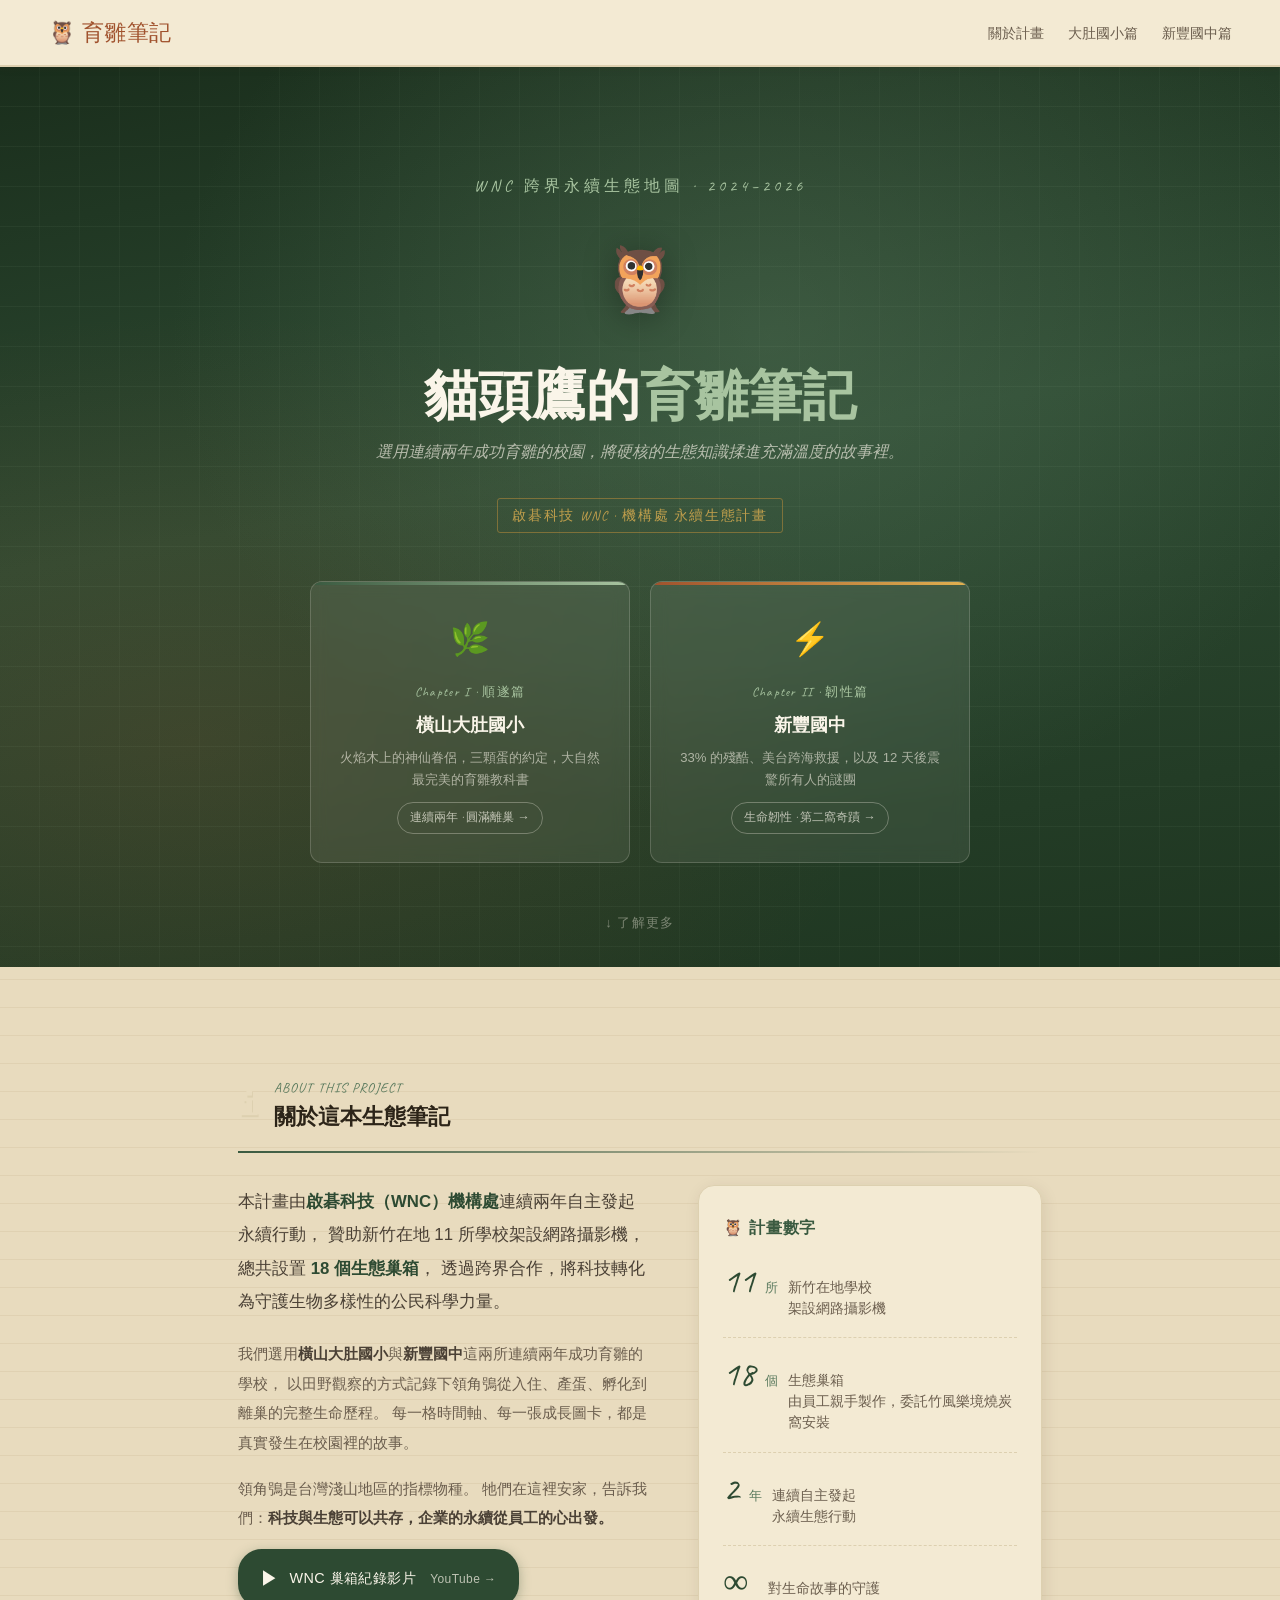
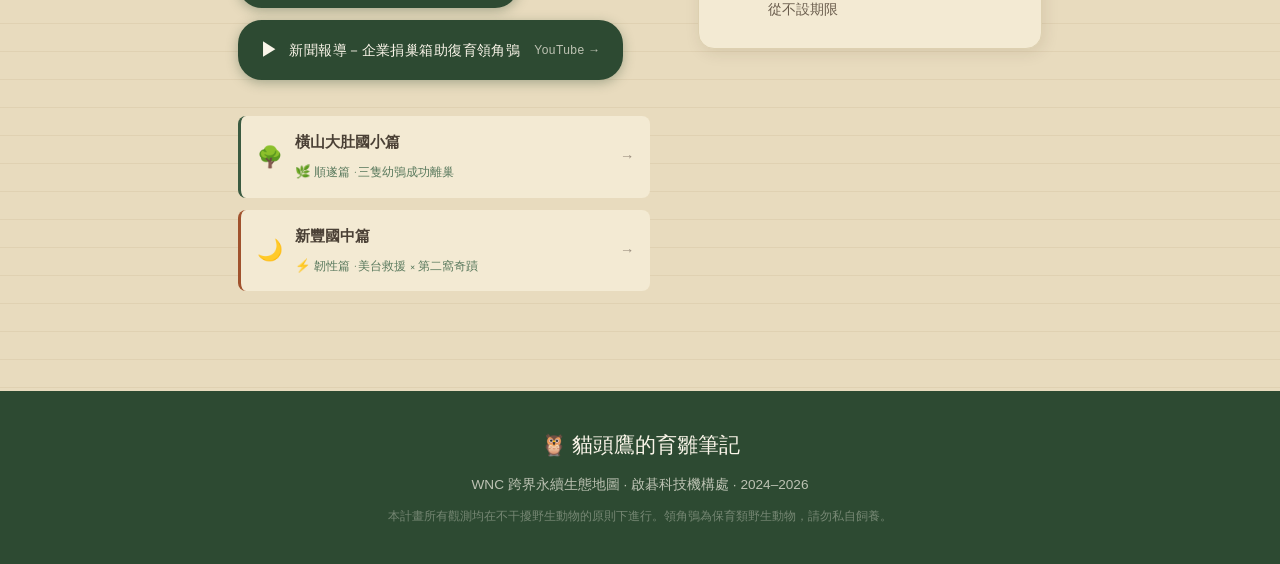
==== index.html @ b60105f8 "Add files via upload" ====
<!DOCTYPE html>
<html lang="zh-TW">
<head>
<meta charset="UTF-8">
<meta name="viewport" content="width=device-width, initial-scale=1.0">
<title>貓頭鷹的育雛筆記：WNC 跨界永續生態地圖</title>
<link rel="stylesheet" href="notebook.css">
<style>
/* ── 首頁專屬樣式 ── */
.home-hero {
  min-height: 100vh;
  background:
    radial-gradient(ellipse at 60% 30%, rgba(90,122,94,0.4) 0%, transparent 55%),
    radial-gradient(ellipse at 15% 75%, rgba(160,82,45,0.18) 0%, transparent 45%),
    linear-gradient(170deg, #1a2e1c 0%, #2d4a32 45%, #1e3520 100%);
  display: flex; flex-direction: column;
  align-items: center; justify-content: center;
  position: relative; overflow: hidden;
  padding: 60px 24px;
}

/* 手帳格線裝飾 */
.home-hero::before {
  content: '';
  position: absolute; inset: 0;
  background-image:
    repeating-linear-gradient(transparent, transparent 39px, rgba(168,196,160,0.06) 39px, rgba(168,196,160,0.06) 40px),
    repeating-linear-gradient(90deg, transparent, transparent 39px, rgba(168,196,160,0.04) 39px, rgba(168,196,160,0.04) 40px);
  pointer-events: none;
}

.home-title-block {
  text-align: center;
  max-width: 720px;
  position: relative; z-index: 2;
}
.home-kana {
  font-family: var(--font-hand);
  font-size: 1rem;
  color: var(--moss-pale);
  letter-spacing: 0.25em;
  margin-bottom: 18px;
  display: block;
}
.home-main-title {
  font-family: var(--font-serif);
  font-size: clamp(2rem, 5vw, 3.4rem);
  font-weight: 700;
  color: var(--paper-light);
  line-height: 1.25;
  margin-bottom: 8px;
}
.home-main-title .em-green { color: var(--moss-pale); }
.home-main-title .em-amber { color: var(--amber-light); }
.home-subtitle {
  font-family: var(--font-serif);
  font-style: italic;
  font-size: 1rem;
  color: rgba(250,245,233,0.65);
  margin-bottom: 32px;
  line-height: 1.7;
}
.home-wnc-badge {
  display: inline-block;
  border: 1.5px solid rgba(196,144,58,0.5);
  border-radius: 3px;
  padding: 4px 14px;
  font-family: var(--font-hand);
  font-size: 0.85rem;
  color: rgba(224,176,80,0.8);
  letter-spacing: 0.12em;
  margin-bottom: 48px;
}

/* 兩隻貓頭鷹裝飾 */
.home-owl-deco {
  font-size: 4rem;
  margin-bottom: 24px;
  display: block;
  filter: drop-shadow(0 4px 16px rgba(0,0,0,0.3));
  animation: owlBreathe 4s ease-in-out infinite;
}
@keyframes owlBreathe {
  0%,100%{ transform: translateY(0); }
  50%    { transform: translateY(-6px); }
}

/* 進入章節按鈕群 */
.home-cards {
  display: grid;
  grid-template-columns: 1fr 1fr;
  gap: 20px;
  max-width: 660px;
  width: 100%;
  position: relative; z-index: 2;
}
.home-card {
  background: rgba(250,245,233,0.08);
  border: 1.5px solid rgba(250,245,233,0.18);
  border-radius: 12px;
  padding: 28px 24px;
  text-decoration: none;
  transition: all 0.3s;
  backdrop-filter: blur(8px);
  -webkit-backdrop-filter: blur(8px);
  position: relative;
  overflow: hidden;
}
.home-card::before {
  content: '';
  position: absolute; top: 0; left: 0; right: 0;
  height: 3px;
  transition: opacity 0.3s;
}
.home-card.green::before { background: linear-gradient(to right, var(--moss-mid), var(--moss-pale)); }
.home-card.amber::before { background: linear-gradient(to right, var(--rust), var(--amber-light)); }
.home-card:hover {
  background: rgba(250,245,233,0.14);
  border-color: rgba(250,245,233,0.32);
  transform: translateY(-4px);
}
.hc-emoji { font-size: 2rem; display: block; margin-bottom: 12px; }
.hc-chapter {
  font-family: var(--font-hand);
  font-size: 0.8rem;
  color: var(--moss-pale);
  letter-spacing: 0.1em;
  margin-bottom: 4px;
}
.hc-school {
  font-family: var(--font-serif);
  font-size: 1.1rem;
  font-weight: 700;
  color: var(--paper-light);
  margin-bottom: 6px;
}
.hc-desc {
  font-size: 0.82rem;
  color: rgba(250,245,233,0.6);
  line-height: 1.65;
}
.hc-tag {
  display: inline-block;
  margin-top: 12px;
  border: 1px solid rgba(250,245,233,0.3);
  border-radius: 20px;
  padding: 3px 12px;
  font-family: var(--font-hand);
  font-size: 0.78rem;
  color: rgba(250,245,233,0.7);
}

/* 底部捲動提示 */
.home-scroll-hint {
  position: absolute;
  bottom: 32px; left: 50%;
  transform: translateX(-50%);
  font-family: var(--font-hand);
  font-size: 0.82rem;
  color: rgba(250,245,233,0.4);
  letter-spacing: 0.1em;
  text-align: center;
  animation: hintBob 2.5s ease-in-out infinite;
}
@keyframes hintBob {
  0%,100%{ transform: translateX(-50%) translateY(0); }
  50%    { transform: translateX(-50%) translateY(5px); }
}

/* ── About Section ── */
.home-about {
  max-width: 900px;
  margin: 0 auto;
  padding: 64px 48px 80px;
}
.about-grid {
  display: grid;
  grid-template-columns: 1.2fr 1fr;
  gap: 48px;
  align-items: start;
  margin-top: 32px;
}
.about-text-block .nb-lead { margin-bottom: 20px; }
.about-stats {
  background: var(--paper-mid);
  border: 1px solid var(--paper-aged);
  border-radius: var(--radius-lg);
  padding: 28px 24px;
  box-shadow: var(--shadow-paper);
}
.about-stats h4 {
  font-family: var(--font-hand);
  font-size: 1rem;
  color: var(--moss-mid);
  margin-bottom: 20px;
  letter-spacing: 0.05em;
}
.stat-row {
  display: flex;
  align-items: baseline;
  gap: 10px;
  margin-bottom: 18px;
  padding-bottom: 18px;
  border-bottom: 1px dashed var(--paper-aged);
}
.stat-row:last-child { margin-bottom: 0; padding-bottom: 0; border-bottom: none; }
.stat-num {
  font-family: var(--font-hand);
  font-size: 2.2rem;
  color: var(--moss-dark);
  line-height: 1;
  flex-shrink: 0;
}
.stat-unit {
  font-family: var(--font-serif);
  font-size: 0.8rem;
  color: var(--moss-light);
}
.stat-label {
  font-size: 0.85rem;
  color: var(--ink-light);
  line-height: 1.55;
}

.school-list {
  margin: 20px 0;
  display: flex;
  flex-direction: column;
  gap: 12px;
}
.school-item {
  display: flex; align-items: center; gap: 12px;
  padding: 12px 16px;
  background: var(--paper-mid);
  border-radius: var(--radius-md);
  border-left: 3px solid var(--moss-mid);
  text-decoration: none;
  transition: all 0.22s;
}
.school-item:hover {
  background: var(--paper-deep);
  transform: translateX(4px);
}
.si-emoji { font-size: 1.3rem; flex-shrink: 0; }
.si-body { flex: 1; }
.si-name {
  font-family: var(--font-serif);
  font-size: 0.95rem;
  font-weight: 600;
  color: var(--ink-mid);
  display: block;
}
.si-tag {
  font-family: var(--font-hand);
  font-size: 0.78rem;
  color: var(--moss-light);
}
.si-arrow { color: var(--ink-faint); font-size: 0.9rem; }

@media (max-width: 768px) {
  .home-cards { grid-template-columns: 1fr; }
  .about-grid { grid-template-columns: 1fr; gap: 28px; }
  .home-about { padding: 48px 20px 60px; }
}
</style>
</head>
<body>

<!-- NAV -->
<nav class="nb-nav">
  <a href="index.html" class="nb-nav-brand">🦉 <span>育雛筆記</span></a>
  <ul class="nb-nav-links">
    <li><a href="#about">關於計畫</a></li>
    <li><a href="dadu.html">大肚國小篇</a></li>
    <li><a href="xinfeng.html">新豐國中篇</a></li>
  </ul>
</nav>

<!-- HERO -->
<section class="home-hero">
  <div class="home-title-block">
    <span class="home-kana">WNC 跨界永續生態地圖 · 2024–2026</span>
    <span class="home-owl-deco">🦉</span>
    <h1 class="home-main-title">
      貓頭鷹的<span class="em-green">育雛筆記</span>
    </h1>
    <p class="home-subtitle">
      選用連續兩年成功育雛的校園，將硬核的生態知識揉進充滿溫度的故事裡。
    </p>
    <div class="home-wnc-badge">啟碁科技 WNC · 機構處 永續生態計畫</div>

    <div class="home-cards">
      <a href="dadu.html" class="home-card green">
        <span class="hc-emoji">🌿</span>
        <div class="hc-chapter">Chapter I · 順遂篇</div>
        <div class="hc-school">橫山大肚國小</div>
        <div class="hc-desc">火焰木上的神仙眷侶，三顆蛋的約定，大自然最完美的育雛教科書</div>
        <span class="hc-tag">連續兩年 · 圓滿離巢 →</span>
      </a>
      <a href="xinfeng.html" class="home-card amber">
        <span class="hc-emoji">⚡</span>
        <div class="hc-chapter">Chapter II · 韌性篇</div>
        <div class="hc-school">新豐國中</div>
        <div class="hc-desc">33% 的殘酷、美台跨海救援，以及 12 天後震驚所有人的謎團</div>
        <span class="hc-tag">生命韌性 · 第二窩奇蹟 →</span>
      </a>
    </div>
  </div>

  <div class="home-scroll-hint">↓ 了解更多</div>
</section>

<!-- ABOUT -->
<section class="home-about" id="about">
  <div class="nb-chapter">
    <div class="nb-chapter-num">ℹ</div>
    <div class="nb-chapter-body">
      <div class="nb-chapter-label">ABOUT THIS PROJECT</div>
      <div class="nb-chapter-title">關於這本生態筆記</div>
    </div>
  </div>
  <div class="nb-chapter-line"></div>

  <div class="about-grid">
    <div class="about-text-block">
      <p class="nb-lead">
        本計畫由<strong>啟碁科技（WNC）機構處</strong>連續兩年自主發起永續行動，
        贊助新竹在地 11 所學校架設網路攝影機，總共設置 <strong>18 個生態巢箱</strong>，
        透過跨界合作，將科技轉化為守護生物多樣性的公民科學力量。
      </p>
      <p class="nb-body">
        我們選用<strong>橫山大肚國小</strong>與<strong>新豐國中</strong>這兩所連續兩年成功育雛的學校，
        以田野觀察的方式記錄下領角鴞從入住、產蛋、孵化到離巢的完整生命歷程。
        每一格時間軸、每一張成長圖卡，都是真實發生在校園裡的故事。
      </p>
      <p class="nb-body">
        領角鴞是台灣淺山地區的指標物種。
        牠們在這裡安家，告訴我們：<strong>科技與生態可以共存，企業的永續從員工的心出發。</strong>
      </p>

      <!-- 影片區塊 -->
  <div class="reveal" style="margin: 8px 0 36px; display: flex; flex-direction: column; align-items: flex-start; gap: 12px;">
    <a href="https://www.youtube.com/watch?v=sUJP331eChg" target="_blank" rel="noopener" class="nb-video-btn">
      <span class="vb-icon">▶</span>
      WNC 巢箱紀錄影片
      <span class="vb-sub">YouTube →</span>
    </a>
    <a href="https://youtu.be/trzWwspWIsg?si=S2WWwS-HpjGJwCNB" target="_blank" rel="noopener" class="nb-video-btn">
      <span class="vb-icon">▶</span>
      新聞報導－企業捐巢箱助復育領角鴞
      <span class="vb-sub">YouTube →</span>
    </a>
  </div>

  <div class="school-list">
        <a href="dadu.html" class="school-item">
          <span class="si-emoji">🌳</span>
          <div class="si-body">
            <span class="si-name">橫山大肚國小篇</span>
            <span class="si-tag">🌿 順遂篇 · 三隻幼鴞成功離巢</span>
          </div>
          <span class="si-arrow">→</span>
        </a>
        <a href="xinfeng.html" class="school-item" style="border-left-color: var(--rust);">
          <span class="si-emoji">🌙</span>
          <div class="si-body">
            <span class="si-name">新豐國中篇</span>
            <span class="si-tag">⚡ 韌性篇 · 美台救援 × 第二窩奇蹟</span>
          </div>
          <span class="si-arrow">→</span>
        </a>
      </div>
    </div>

    <div class="about-stats">
      <h4>🦉 計畫數字</h4>
      <div class="stat-row">
        <span class="stat-num">11</span>
        <span class="stat-unit">所</span>
        <span class="stat-label">新竹在地學校<br>架設網路攝影機</span>
      </div>
      <div class="stat-row">
        <span class="stat-num">18</span>
        <span class="stat-unit">個</span>
        <span class="stat-label">生態巢箱<br>由員工親手製作，委託竹風樂境燒炭窩安裝</span>
      </div>
      <div class="stat-row">
        <span class="stat-num">2</span>
        <span class="stat-unit">年</span>
        <span class="stat-label">連續自主發起<br>永續生態行動</span>
      </div>
      <div class="stat-row">
        <span class="stat-num">∞</span>
        <span class="stat-unit"></span>
        <span class="stat-label">對生命故事的守護<br>從不設期限</span>
      </div>
    </div>
  </div>
</section>

<!-- FOOTER -->
<footer class="nb-footer">
  <div class="nb-footer-logo">🦉 貓頭鷹的育雛筆記</div>
  <p>WNC 跨界永續生態地圖 · 啟碁科技機構處 · 2024–2026</p>
  <p style="margin-top:8px; font-size:0.78rem; opacity:0.5;">
    本計畫所有觀測均在不干擾野生動物的原則下進行。領角鴞為保育類野生動物，請勿私自飼養。
  </p>
</footer>

<script>
// Scroll reveal
const revealEls = document.querySelectorAll('.reveal');
const io = new IntersectionObserver(entries => {
  entries.forEach(e => { if(e.isIntersecting) { e.target.classList.add('visible'); io.unobserve(e.target); } });
}, { threshold: 0.12 });
revealEls.forEach(el => io.observe(el));
</script>
</body>
</html>
---- notebook.css ----
/* ═══════════════════════════════════════════════
   貓頭鷹的育雛筆記 · 自然手帳風格 · notebook.css
════════════════════════════════════════════════ */

@import url('https://fonts.googleapis.com/css2?family=Caveat:wght@400;600&display=swap');

/* ── 設計語言：手帳 × 自然觀察日誌
   米白底紙、墨水線條、手寫字、印章、植物壓印
   主色：暖米白 #F5EED8、墨綠 #3A5A40、褪色磚紅 #A0522D、炭灰 #4A4035
═══════════════════════════════════════════════════ */

:root {
  /* 紙張色 */
  --paper-light:  #FAF5E9;
  --paper-mid:    #F3EAD3;
  --paper-deep:   #E8DBBE;
  --paper-aged:   #DDD0B0;

  /* 墨水色 */
  --ink-dark:     #2C2418;
  --ink-mid:      #4A4035;
  --ink-light:    #6B5E4E;
  --ink-faint:    #9A8E7E;

  /* 強調色 */
  --moss-dark:    #2D4A32;
  --moss-mid:     #3A5A40;
  --moss-light:   #5A7A5E;
  --moss-pale:    #A8C4A0;
  --rust:         #A0522D;
  --rust-light:   #C4703F;
  --amber:        #C4903A;
  --amber-light:  #E0B050;
  --sky-faded:    #6A90A8;
  --sky-light:    #9AB8CC;

  /* 字型 */
  --font-serif:  'Microsoft JhengHei', '微軟正黑體', 'PingFang TC', sans-serif;
  --font-sans:   'Microsoft JhengHei', '微軟正黑體', 'PingFang TC', sans-serif;
  --font-hand:   'Caveat', 'Microsoft JhengHei', cursive;   /* 手寫感標題/標注 */

  /* 間距 */
  --radius-sm:   4px;
  --radius-md:   8px;
  --radius-lg:   16px;
  --radius-stamp: 50%;

  /* 陰影 */
  --shadow-paper: 2px 4px 16px rgba(60,40,10,0.10);
  --shadow-card:  3px 6px 24px rgba(60,40,10,0.13);
}

/* ── Reset ── */
*, *::before, *::after { box-sizing: border-box; margin: 0; padding: 0; }
html { font-size: 16px; scroll-behavior: smooth; }

body {
  background-color: var(--paper-deep);
  background-image:
    repeating-linear-gradient(
      transparent,
      transparent 27px,
      rgba(150,120,70,0.10) 27px,
      rgba(150,120,70,0.10) 28px
    );
  color: var(--ink-mid);
  font-family: var(--font-sans);
  font-size: 16px;
  line-height: 1.85;
}

::selection { background: var(--amber-light); color: var(--ink-dark); }

/* ════════════════════════════════════════════
   NAV BAR
════════════════════════════════════════════ */
.nb-nav {
  position: sticky; top: 0; z-index: 100;
  background: var(--paper-mid);
  border-bottom: 2px solid var(--paper-aged);
  padding: 12px 48px;
  display: flex; align-items: center; justify-content: space-between;
  box-shadow: 0 2px 8px rgba(60,40,10,0.08);
}
.nb-nav-brand {
  font-family: var(--font-hand);
  font-size: 1.4rem;
  color: var(--moss-dark);
  text-decoration: none;
  letter-spacing: 0.02em;
}
.nb-nav-brand span { color: var(--rust); }
.nb-nav-links { display: flex; gap: 24px; list-style: none; }
.nb-nav-links a {
  font-family: var(--font-serif);
  font-size: 0.85rem;
  color: var(--ink-light);
  text-decoration: none;
  padding: 4px 0;
  border-bottom: 2px solid transparent;
  transition: all 0.2s;
}
.nb-nav-links a:hover,
.nb-nav-links a.active {
  color: var(--moss-dark);
  border-bottom-color: var(--moss-mid);
}

/* ════════════════════════════════════════════
   PAGE WRAPPER — 仿手帳書頁
════════════════════════════════════════════ */
.nb-page {
  max-width: 900px;
  margin: 40px auto 80px;
  background: var(--paper-light);
  border-radius: var(--radius-md);
  box-shadow: var(--shadow-paper);
  overflow: hidden;
  position: relative;
}

/* 左側裝訂線 */
.nb-page::before {
  content: '';
  position: absolute; top: 0; left: 56px; bottom: 0;
  width: 2px;
  background: rgba(180,100,60,0.15);
  z-index: 0;
}

.nb-page-inner {
  padding: 56px 64px 64px 88px;
  position: relative; z-index: 1;
}

/* ════════════════════════════════════════════
   HERO BANNER
════════════════════════════════════════════ */
.nb-hero {
  position: relative;
  background: var(--moss-dark);
  min-height: 320px;
  display: flex; align-items: flex-end;
  overflow: hidden;
}
.nb-hero-art {
  position: absolute; inset: 0;
  background:
    radial-gradient(ellipse at 70% 40%, rgba(90,122,94,0.5) 0%, transparent 60%),
    radial-gradient(ellipse at 20% 80%, rgba(160,82,45,0.2) 0%, transparent 50%),
    linear-gradient(160deg, #1e3220 0%, #2d4a32 50%, #1a2e1c 100%);
}
/* 葉脈裝飾紋路 */
.nb-hero-art::after {
  content: '';
  position: absolute; inset: 0;
  background-image:
    radial-gradient(circle at 80% 20%, rgba(168,196,160,0.08) 0%, transparent 40%),
    radial-gradient(circle at 10% 90%, rgba(168,196,160,0.06) 0%, transparent 35%);
}
.nb-hero-content {
  position: relative; z-index: 2;
  padding: 40px 56px;
  width: 100%;
}
.nb-hero-eyebrow {
  font-family: var(--font-hand);
  font-size: 1rem;
  color: var(--moss-pale);
  margin-bottom: 10px;
  letter-spacing: 0.05em;
}
.nb-hero-title {
  font-family: var(--font-serif);
  font-size: clamp(1.8rem, 4vw, 2.8rem);
  font-weight: 700;
  color: var(--paper-light);
  line-height: 1.25;
  margin-bottom: 14px;
}
.nb-hero-title em {
  color: var(--amber-light);
  font-style: normal;
}
.nb-hero-sub {
  font-family: var(--font-serif);
  font-style: italic;
  font-size: 1rem;
  color: rgba(250,245,233,0.75);
  line-height: 1.7;
}
.nb-hero-stamp {
  position: absolute;
  top: 28px; right: 40px;
  width: 80px; height: 80px;
  border: 3px solid rgba(196,144,58,0.55);
  border-radius: var(--radius-stamp);
  display: flex; flex-direction: column;
  align-items: center; justify-content: center;
  color: rgba(196,144,58,0.75);
  font-family: var(--font-hand);
  font-size: 0.72rem;
  text-align: center;
  line-height: 1.4;
  letter-spacing: 0.05em;
  transform: rotate(12deg);
}
.nb-hero-stamp .stamp-owl { font-size: 1.6rem; display: block; margin-bottom: 2px; }

/* ════════════════════════════════════════════
   CHAPTER HEADING
════════════════════════════════════════════ */
.nb-chapter {
  display: flex; align-items: center; gap: 14px;
  margin: 44px 0 20px;
}
.nb-chapter-num {
  font-family: var(--font-hand);
  font-size: 2.8rem;
  color: var(--paper-deep);
  line-height: 1;
  flex-shrink: 0;
  text-shadow: 1px 2px 0 var(--paper-aged);
}
.nb-chapter-body { flex: 1; }
.nb-chapter-label {
  font-family: var(--font-hand);
  font-size: 0.85rem;
  color: var(--moss-light);
  letter-spacing: 0.08em;
  margin-bottom: 2px;
}
.nb-chapter-title {
  font-family: var(--font-serif);
  font-size: 1.35rem;
  font-weight: 700;
  color: var(--ink-dark);
  line-height: 1.3;
}
.nb-chapter-line {
  width: 100%; height: 2px;
  background: linear-gradient(to right, var(--moss-mid), transparent);
  margin-top: 14px;
}

/* ════════════════════════════════════════════
   BODY TEXT
════════════════════════════════════════════ */
.nb-lead {
  font-family: var(--font-serif);
  font-size: 1.05rem;
  color: var(--ink-mid);
  line-height: 2;
  margin-bottom: 24px;
}
.nb-lead strong { color: var(--moss-dark); }
.nb-body {
  font-size: 0.95rem;
  color: var(--ink-light);
  line-height: 1.95;
  margin-bottom: 16px;
}
.nb-body strong { color: var(--ink-mid); }

/* ════════════════════════════════════════════
   BLOCKQUOTE — 手帳引言框
════════════════════════════════════════════ */
.nb-quote {
  margin: 28px 0;
  padding: 20px 24px 20px 32px;
  background: var(--paper-mid);
  border-left: 4px solid var(--amber);
  border-radius: 0 var(--radius-md) var(--radius-md) 0;
  font-family: var(--font-serif);
  font-style: italic;
  font-size: 1rem;
  color: var(--ink-mid);
  line-height: 1.9;
  position: relative;
}
.nb-quote::before {
  content: '「';
  position: absolute; top: 12px; left: 10px;
  font-family: var(--font-hand);
  font-size: 2rem;
  color: var(--amber);
  line-height: 1;
}

/* ════════════════════════════════════════════
   TIMELINE — 捲動動畫時間軸
════════════════════════════════════════════ */
.nb-timeline {
  position: relative;
  margin: 32px 0;
  padding-left: 32px;
}
.nb-timeline::before {
  content: '';
  position: absolute; left: 10px; top: 6px; bottom: 6px;
  width: 2px;
  background: linear-gradient(to bottom, var(--moss-mid), var(--paper-aged));
}

.nb-tl-item {
  position: relative;
  margin-bottom: 24px;
  opacity: 0;
  transform: translateX(-16px);
  transition: opacity 0.55s ease, transform 0.55s ease;
}
.nb-tl-item.visible {
  opacity: 1;
  transform: translateX(0);
}

.nb-tl-dot {
  position: absolute;
  left: -26px; top: 5px;
  width: 12px; height: 12px;
  border-radius: 50%;
  background: var(--moss-mid);
  border: 2px solid var(--paper-light);
  box-shadow: 0 0 0 3px rgba(58,90,64,0.20);
}
.nb-tl-dot.amber { background: var(--amber); box-shadow: 0 0 0 3px rgba(196,144,58,0.20); }
.nb-tl-dot.rust  { background: var(--rust);  box-shadow: 0 0 0 3px rgba(160,82,45,0.20); }
.nb-tl-dot.pulse {
  animation: tlPulse 2.2s ease-in-out infinite;
}
@keyframes tlPulse {
  0%,100%{ box-shadow: 0 0 0 3px rgba(58,90,64,0.20); }
  50%    { box-shadow: 0 0 0 7px rgba(58,90,64,0.08); }
}

.nb-tl-date {
  font-family: var(--font-hand);
  font-size: 0.9rem;
  color: var(--moss-light);
  display: block;
  margin-bottom: 3px;
}
.nb-tl-text {
  font-size: 0.93rem;
  color: var(--ink-light);
  line-height: 1.8;
}
.nb-tl-text strong { color: var(--ink-mid); }

/* ════════════════════════════════════════════
   GROWTH STAGE CARDS — 成長階段圖卡
════════════════════════════════════════════ */
.nb-growth-cards {
  display: grid;
  grid-template-columns: repeat(3, 1fr);
  gap: 16px;
  margin: 28px 0;
}
.nb-growth-card {
  background: var(--paper-mid);
  border: 1px solid var(--paper-aged);
  border-radius: var(--radius-md);
  padding: 20px 16px;
  text-align: center;
  box-shadow: var(--shadow-paper);
  transition: transform 0.25s, box-shadow 0.25s;
  cursor: default;
  position: relative;
  overflow: hidden;
}
.nb-growth-card::before {
  content: '';
  position: absolute; top: 0; left: 0; right: 0;
  height: 3px;
  background: var(--moss-mid);
}
.nb-growth-card:hover {
  transform: translateY(-4px);
  box-shadow: var(--shadow-card);
}
.nb-gc-emoji { font-size: 2.4rem; margin-bottom: 10px; display: block; }
.nb-gc-phase {
  font-family: var(--font-hand);
  font-size: 0.8rem;
  color: var(--moss-light);
  letter-spacing: 0.06em;
  margin-bottom: 4px;
}
.nb-gc-date {
  font-family: var(--font-hand);
  font-size: 0.78rem;
  color: var(--amber);
  margin-bottom: 8px;
}
.nb-gc-title {
  font-family: var(--font-serif);
  font-size: 0.95rem;
  font-weight: 600;
  color: var(--ink-mid);
  margin-bottom: 6px;
}
.nb-gc-desc {
  font-size: 0.82rem;
  color: var(--ink-faint);
  line-height: 1.7;
}

/* ════════════════════════════════════════════
   KNOWLEDGE CARD — 彈出知識小卡
════════════════════════════════════════════ */
.nb-knowledge-trigger {
  display: inline-flex; align-items: center; gap: 6px;
  background: var(--paper-mid);
  border: 1.5px solid var(--moss-mid);
  border-radius: 20px;
  padding: 6px 14px;
  font-family: var(--font-serif);
  font-size: 0.85rem;
  color: var(--moss-dark);
  cursor: pointer;
  transition: all 0.2s;
  margin: 8px 0;
  user-select: none;
}
.nb-knowledge-trigger:hover {
  background: var(--moss-mid);
  color: var(--paper-light);
}
.nb-knowledge-trigger .kt-icon { font-size: 1rem; }
.nb-knowledge-trigger .kt-arrow {
  font-size: 0.7rem;
  transition: transform 0.25s;
}
.nb-knowledge-trigger.open .kt-arrow { transform: rotate(180deg); }

.nb-knowledge-panel {
  max-height: 0;
  overflow: hidden;
  transition: max-height 0.4s cubic-bezier(0.4,0,0.2,1);
  border-radius: 0 0 var(--radius-md) var(--radius-md);
}
.nb-knowledge-panel.open { max-height: 500px; }

.nb-knowledge-inner {
  background: linear-gradient(135deg, #F0EAD2, #E8DDBB);
  border: 1.5px solid var(--paper-aged);
  border-top: none;
  border-radius: 0 0 var(--radius-md) var(--radius-md);
  padding: 20px 22px;
  position: relative;
}
.nb-knowledge-inner::before {
  content: attr(data-icon);
  position: absolute; top: -14px; right: 18px;
  font-size: 1.6rem;
  background: var(--paper-light);
  border-radius: 50%;
  width: 30px; height: 30px;
  display: flex; align-items: center; justify-content: center;
}
.nb-ki-title {
  font-family: var(--font-hand);
  font-size: 1.05rem;
  color: var(--moss-dark);
  margin-bottom: 10px;
}
.nb-ki-body {
  font-size: 0.88rem;
  color: var(--ink-light);
  line-height: 1.9;
}
.nb-ki-body strong { color: var(--ink-mid); }
.nb-ki-body em { color: var(--rust); font-style: normal; }

/* ════════════════════════════════════════════
   CRISIS TIMELINE — 新豐國中事件軸
════════════════════════════════════════════ */
.nb-crisis-timeline {
  margin: 24px 0;
  display: flex;
  flex-direction: column;
  gap: 12px;
}
.nb-ci {
  display: flex;
  gap: 14px;
  padding: 14px 18px;
  border-radius: var(--radius-md);
  border-left: 4px solid var(--paper-aged);
  background: var(--paper-mid);
  align-items: flex-start;
  opacity: 0;
  transform: translateY(14px);
  transition: opacity 0.45s ease, transform 0.45s ease, border-color 0.3s;
}
.nb-ci.visible { opacity: 1; transform: translateY(0); }
.nb-ci:hover { border-left-color: var(--moss-mid); }
.nb-ci.danger  { border-left-color: var(--rust); background: #FAF0EA; }
.nb-ci.action  { border-left-color: var(--amber); background: #FAF5E5; }
.nb-ci.hope    { border-left-color: var(--moss-mid); background: #EEF4EE; }
.nb-ci.mystery { border-left-color: var(--sky-faded); background: #EEF2F6;
                 animation: mysteryPulse 3s ease-in-out infinite; }
@keyframes mysteryPulse {
  0%,100%{ border-left-color: var(--sky-faded); }
  50%    { border-left-color: var(--moss-mid); }
}
.nb-ci-date {
  font-family: var(--font-hand);
  font-size: 0.85rem;
  color: var(--amber);
  flex-shrink: 0;
  width: 80px;
  padding-top: 1px;
}
.nb-ci-text {
  font-size: 0.9rem;
  color: var(--ink-light);
  line-height: 1.8;
  flex: 1;
}
.nb-ci-text strong { color: var(--ink-mid); }

/* ════════════════════════════════════════════
   STAMP / TAG 裝飾元件
════════════════════════════════════════════ */
.nb-stamp {
  display: inline-block;
  border: 2px solid currentColor;
  border-radius: 4px;
  padding: 3px 10px;
  font-family: var(--font-hand);
  font-size: 0.8rem;
  letter-spacing: 0.1em;
  opacity: 0.7;
  transform: rotate(-2deg);
}
.nb-stamp.green { color: var(--moss-mid); }
.nb-stamp.amber { color: var(--amber); }
.nb-stamp.rust  { color: var(--rust); }

.nb-tag {
  display: inline-block;
  background: var(--paper-mid);
  border: 1px solid var(--paper-aged);
  border-radius: 3px;
  padding: 2px 10px;
  font-family: var(--font-hand);
  font-size: 0.78rem;
  color: var(--ink-faint);
  margin: 2px 4px 2px 0;
}

/* 裝飾草圖線條 */
.nb-divider {
  display: flex; align-items: center; gap: 16px;
  margin: 36px 0 28px;
}
.nb-divider-line { flex: 1; height: 1px; background: var(--paper-aged); }
.nb-divider-icon { font-size: 1.2rem; color: var(--ink-faint); flex-shrink: 0; }

/* ════════════════════════════════════════════
   FOOTER
════════════════════════════════════════════ */
.nb-footer {
  background: var(--moss-dark);
  color: rgba(250,245,233,0.7);
  text-align: center;
  padding: 36px 48px;
  font-family: var(--font-serif);
  font-size: 0.85rem;
  line-height: 1.8;
}
.nb-footer a { color: var(--moss-pale); text-decoration: none; }
.nb-footer-logo {
  font-family: var(--font-hand);
  font-size: 1.3rem;
  color: var(--paper-light);
  margin-bottom: 8px;
}

/* ════════════════════════════════════════════
   VIDEO EMBED — 影片區塊
════════════════════════════════════════════ */
.nb-video-block {
  margin: 32px 0;
  border-radius: var(--radius-lg);
  overflow: hidden;
  box-shadow: var(--shadow-card);
  background: var(--ink-dark);
  position: relative;
}
.nb-video-label {
  display: flex; align-items: center; gap: 10px;
  padding: 12px 18px;
  background: var(--moss-dark);
  font-family: var(--font-hand);
  font-size: 0.92rem;
  color: var(--paper-light);
  letter-spacing: 0.04em;
}
.nb-video-label .vl-dot {
  width: 8px; height: 8px;
  background: var(--amber-light);
  border-radius: 50%;
  animation: liveDot 1.8s ease-in-out infinite;
}
@keyframes liveDot {
  0%,100%{ opacity:1; } 50%{ opacity:0.3; }
}
.nb-video-wrapper {
  position: relative;
  width: 100%;
  padding-top: 56.25%; /* 16:9 */
}
.nb-video-wrapper iframe {
  position: absolute;
  top: 0; left: 0;
  width: 100%; height: 100%;
  border: none;
}

/* 影片連結按鈕（首頁用） */
.nb-video-btn {
  display: inline-flex; align-items: center; gap: 10px;
  background: var(--moss-dark);
  color: var(--paper-light);
  text-decoration: none;
  padding: 12px 22px;
  border-radius: 24px;
  font-family: var(--font-sans);
  font-size: 0.9rem;
  font-weight: 400;
  letter-spacing: 0.03em;
  transition: all 0.25s;
  box-shadow: 0 3px 12px rgba(45,74,50,0.35);
}
.nb-video-btn:hover {
  background: var(--moss-mid);
  transform: translateY(-2px);
  box-shadow: 0 6px 20px rgba(45,74,50,0.40);
}
.nb-video-btn .vb-icon { font-size: 1.2rem; }
.nb-video-btn .vb-sub {
  font-size: 0.75rem;
  opacity: 0.7;
  margin-left: 4px;
}

/* ════════════════════════════════════════════
   SCROLL REVEAL (通用)
════════════════════════════════════════════ */
.reveal {
  opacity: 0;
  transform: translateY(20px);
  transition: opacity 0.55s ease, transform 0.55s ease;
}
.reveal.visible { opacity: 1; transform: translateY(0); }

/* 關閉 JS 或靜態預覽時確保可見 */
@media (prefers-reduced-motion: reduce) {
  .reveal, .nb-tl-item, .nb-ci {
    opacity: 1 !important;
    transform: none !important;
    transition: none !important;
  }
}

/* ════════════════════════════════════════════
   RESPONSIVE
════════════════════════════════════════════ */
@media (max-width: 768px) {
  .nb-nav { padding: 12px 20px; }
  .nb-nav-links { display: none; }
  .nb-page-inner { padding: 36px 24px 48px 40px; }
  .nb-hero-content { padding: 28px 24px; }
  .nb-growth-cards { grid-template-columns: 1fr; }
  .nb-hero-stamp { display: none; }
}
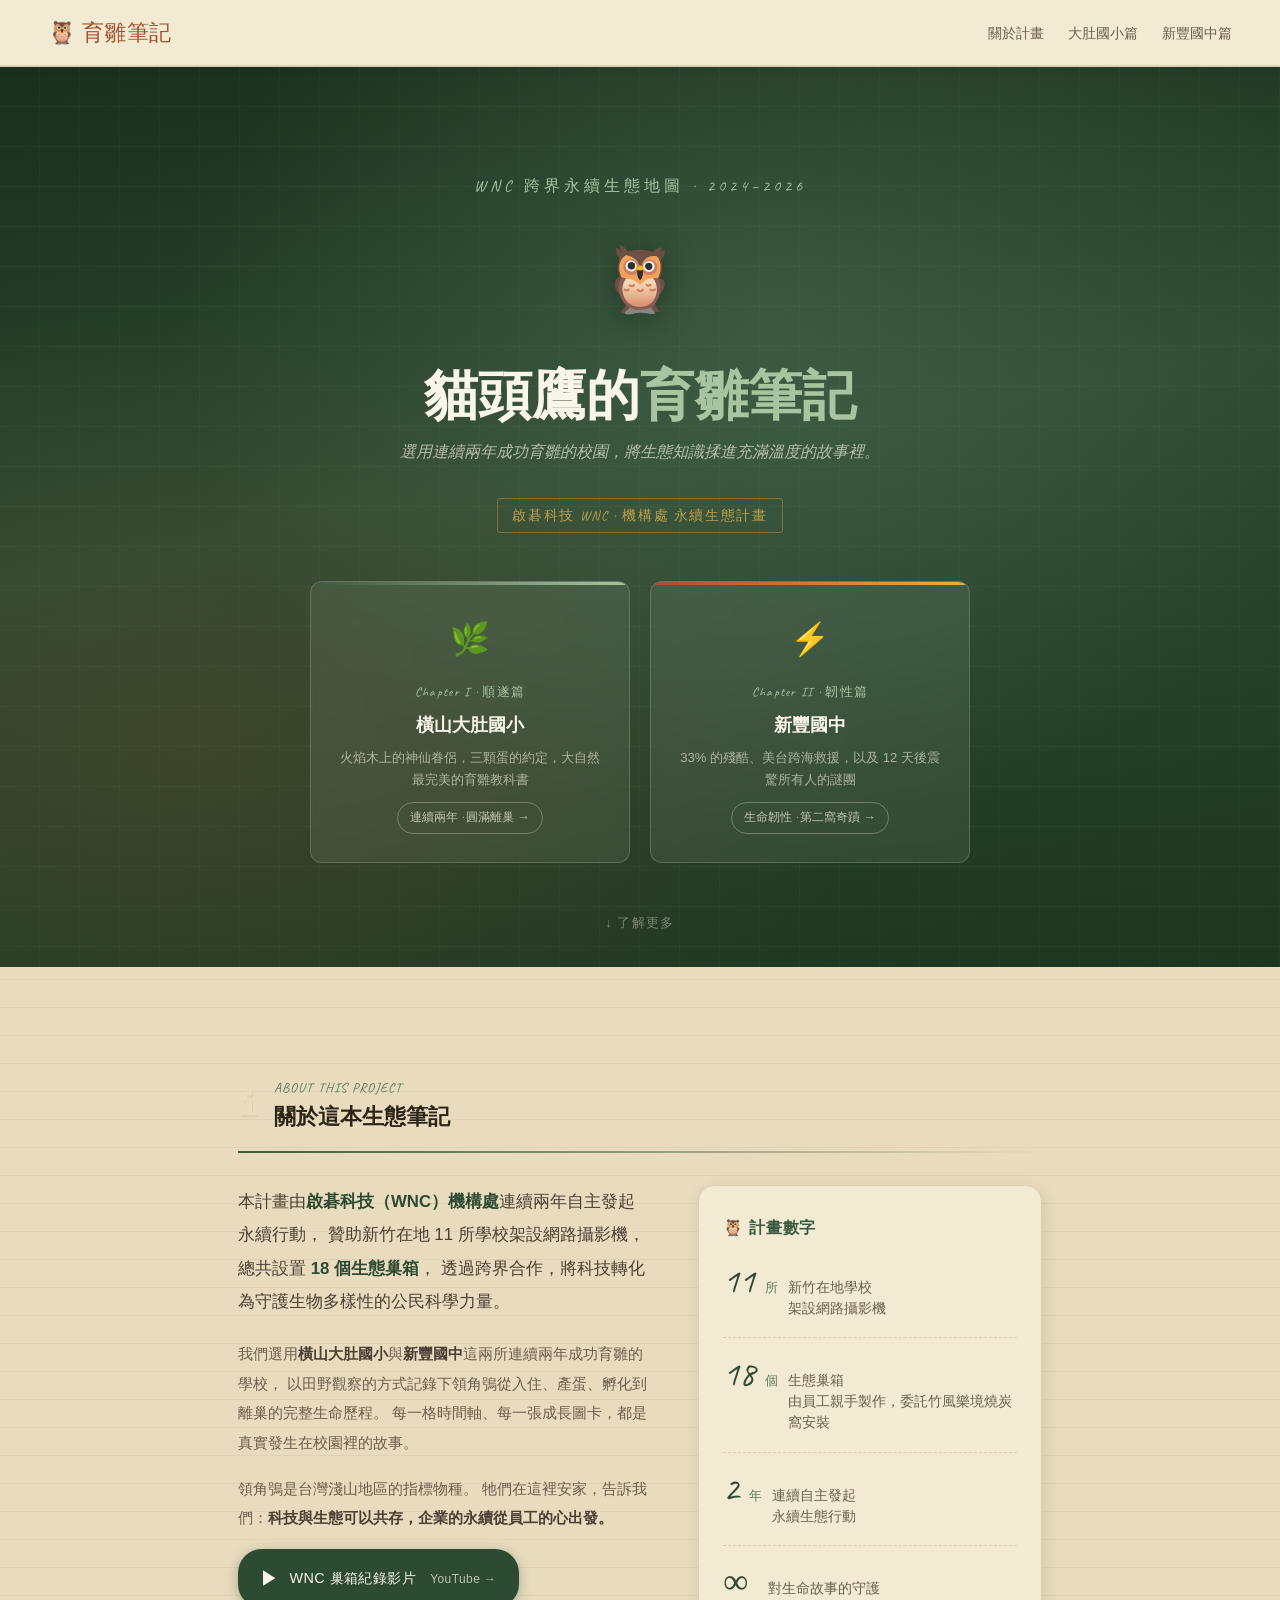
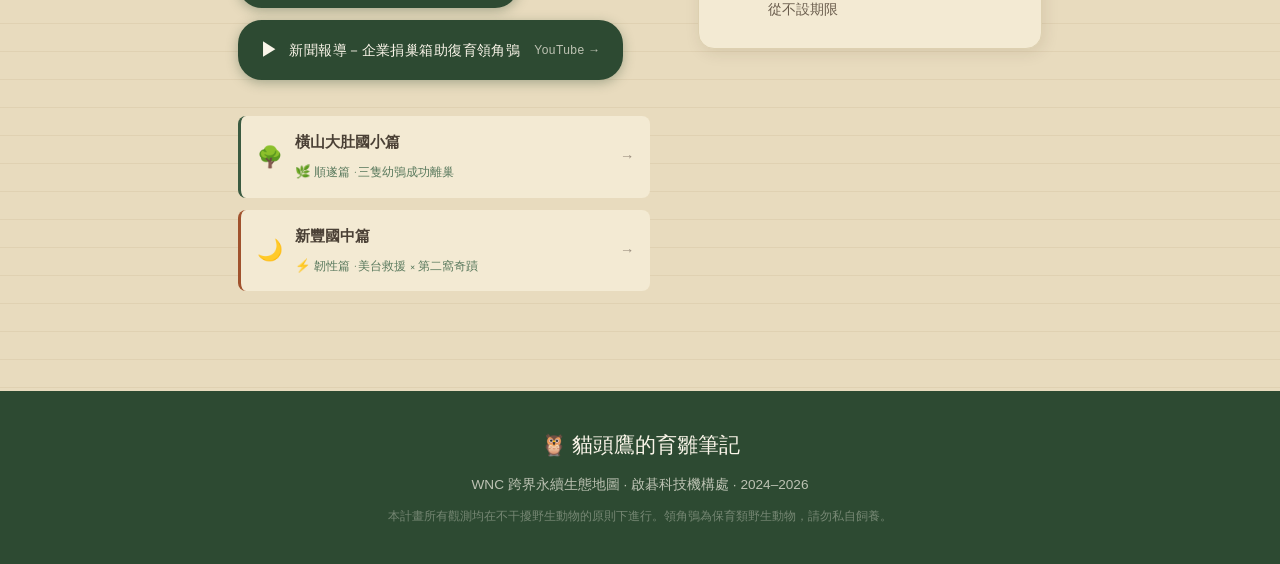
==== commit 20ffb878: "Update index.html" ====
--- a/index.html
+++ b/index.html
@@ -285,7 +285,7 @@
       貓頭鷹的<span class="em-green">育雛筆記</span>
     </h1>
     <p class="home-subtitle">
-      選用連續兩年成功育雛的校園，將硬核的生態知識揉進充滿溫度的故事裡。
+      選用連續兩年成功育雛的校園，將生態知識揉進充滿溫度的故事裡。
     </p>
     <div class="home-wnc-badge">啟碁科技 WNC · 機構處 永續生態計畫</div>
 
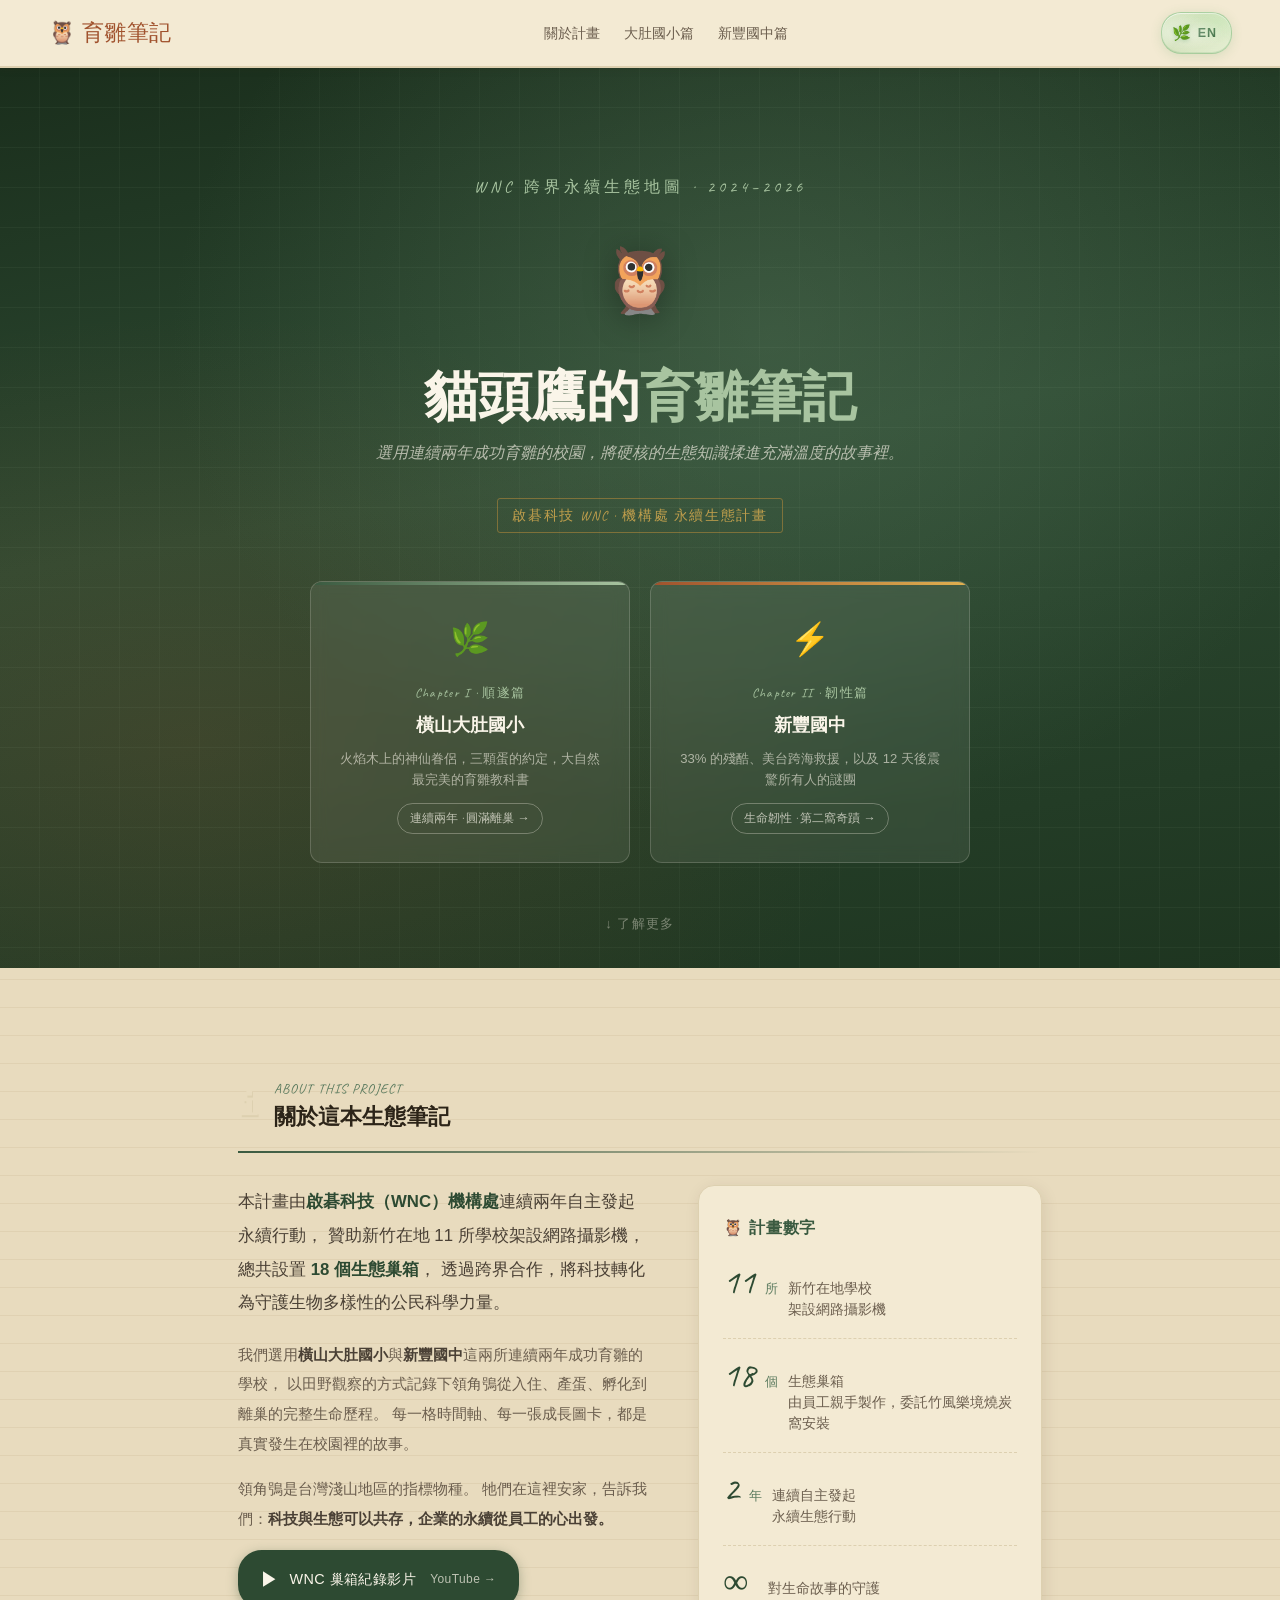
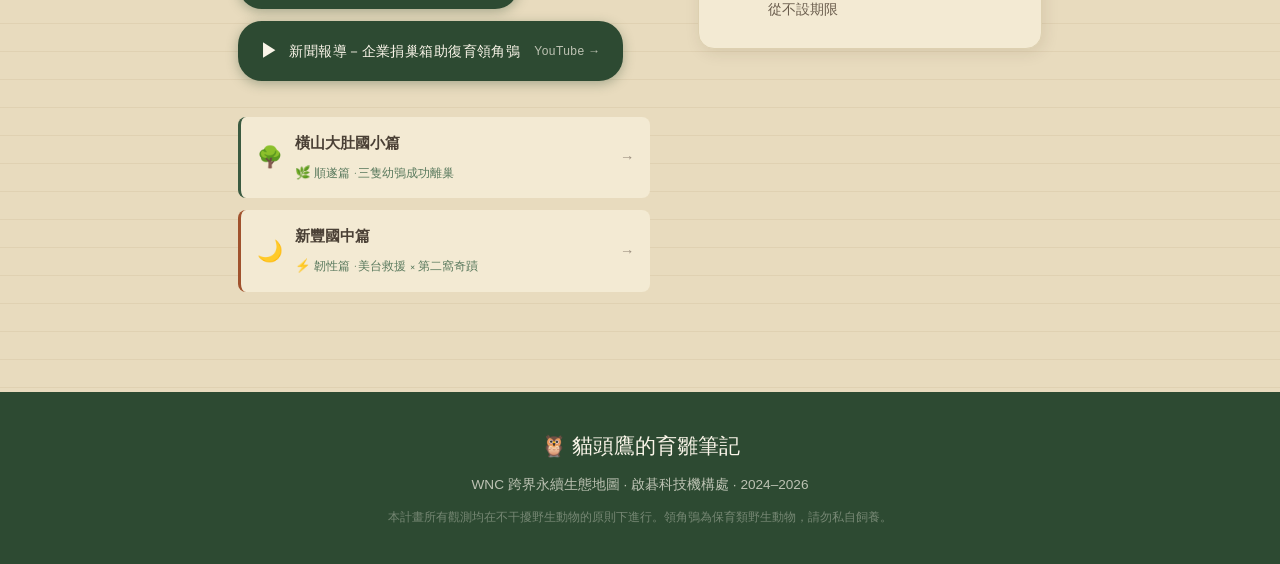
==== commit cdb9111a: "add en page" ====
--- a/index.html
+++ b/index.html
@@ -274,6 +274,9 @@
     <li><a href="dadu.html">大肚國小篇</a></li>
     <li><a href="xinfeng.html">新豐國中篇</a></li>
   </ul>
+  <a href="index-en.html" class="lang-switch" title="Switch to English">
+    <span class="leaf-icon">🌿</span>EN
+  </a>
 </nav>
 
 <!-- HERO -->
@@ -285,7 +288,7 @@
       貓頭鷹的<span class="em-green">育雛筆記</span>
     </h1>
     <p class="home-subtitle">
-      選用連續兩年成功育雛的校園，將生態知識揉進充滿溫度的故事裡。
+      選用連續兩年成功育雛的校園，將硬核的生態知識揉進充滿溫度的故事裡。
     </p>
     <div class="home-wnc-badge">啟碁科技 WNC · 機構處 永續生態計畫</div>
 
--- a/notebook.css
+++ b/notebook.css
@@ -666,6 +666,115 @@
 }
 
 /* ════════════════════════════════════════════
+   語言切換按鈕 · 清新綠葉透光
+════════════════════════════════════════════ */
+.lang-switch {
+  position: relative;
+  display: inline-flex;
+  align-items: center;
+  gap: 6px;
+  padding: 6px 14px 6px 10px;
+  border-radius: 20px;
+  text-decoration: none;
+  font-family: var(--font-serif);
+  font-size: 0.78rem;
+  font-weight: 600;
+  letter-spacing: 0.08em;
+  color: #2a5c30;
+  cursor: pointer;
+  overflow: hidden;
+  border: 1.5px solid rgba(80,160,90,0.35);
+  background:
+    linear-gradient(135deg,
+      rgba(200,235,195,0.55) 0%,
+      rgba(168,215,160,0.40) 40%,
+      rgba(220,242,210,0.60) 100%);
+  backdrop-filter: blur(6px);
+  -webkit-backdrop-filter: blur(6px);
+  box-shadow:
+    0 2px 12px rgba(60,140,70,0.15),
+    inset 0 1px 0 rgba(255,255,255,0.6),
+    inset 0 -1px 0 rgba(60,140,70,0.12);
+  transition: all 0.35s cubic-bezier(0.34,1.56,0.64,1);
+  white-space: nowrap;
+}
+
+/* 葉脈光暈背景 */
+.lang-switch::before {
+  content: '';
+  position: absolute;
+  inset: 0;
+  background:
+    radial-gradient(ellipse at 30% 50%, rgba(255,255,255,0.55) 0%, transparent 60%),
+    radial-gradient(ellipse at 80% 20%, rgba(180,230,170,0.4) 0%, transparent 50%);
+  pointer-events: none;
+  opacity: 0.8;
+  transition: opacity 0.3s;
+}
+
+/* 透光閃爍掃光 */
+.lang-switch::after {
+  content: '';
+  position: absolute;
+  top: -50%;
+  left: -80%;
+  width: 60%;
+  height: 200%;
+  background: linear-gradient(
+    105deg,
+    transparent 0%,
+    rgba(255,255,255,0.55) 50%,
+    transparent 100%
+  );
+  transform: skewX(-20deg);
+  transition: left 0.5s ease;
+  pointer-events: none;
+}
+
+.lang-switch:hover::after {
+  left: 130%;
+}
+
+.lang-switch:hover {
+  background:
+    linear-gradient(135deg,
+      rgba(180,228,172,0.75) 0%,
+      rgba(140,205,130,0.65) 40%,
+      rgba(200,238,188,0.80) 100%);
+  border-color: rgba(60,140,70,0.55);
+  color: #1d4422;
+  transform: translateY(-2px) scale(1.04);
+  box-shadow:
+    0 6px 20px rgba(60,140,70,0.28),
+    inset 0 1px 0 rgba(255,255,255,0.7),
+    inset 0 -1px 0 rgba(60,140,70,0.18);
+}
+
+.lang-switch:active {
+  transform: translateY(0) scale(0.98);
+  transition: all 0.1s;
+}
+
+/* 葉片圖示 */
+.lang-switch .leaf-icon {
+  font-size: 0.95rem;
+  display: inline-block;
+  filter: drop-shadow(0 1px 2px rgba(60,140,70,0.3));
+  animation: leafWave 3s ease-in-out infinite;
+  flex-shrink: 0;
+}
+
+@keyframes leafWave {
+  0%,100% { transform: rotate(-8deg); }
+  50%      { transform: rotate(5deg); }
+}
+
+.lang-switch:hover .leaf-icon {
+  animation-play-state: paused;
+  transform: rotate(0deg) scale(1.15);
+}
+
+/* ════════════════════════════════════════════
    RESPONSIVE
 ════════════════════════════════════════════ */
 @media (max-width: 768px) {
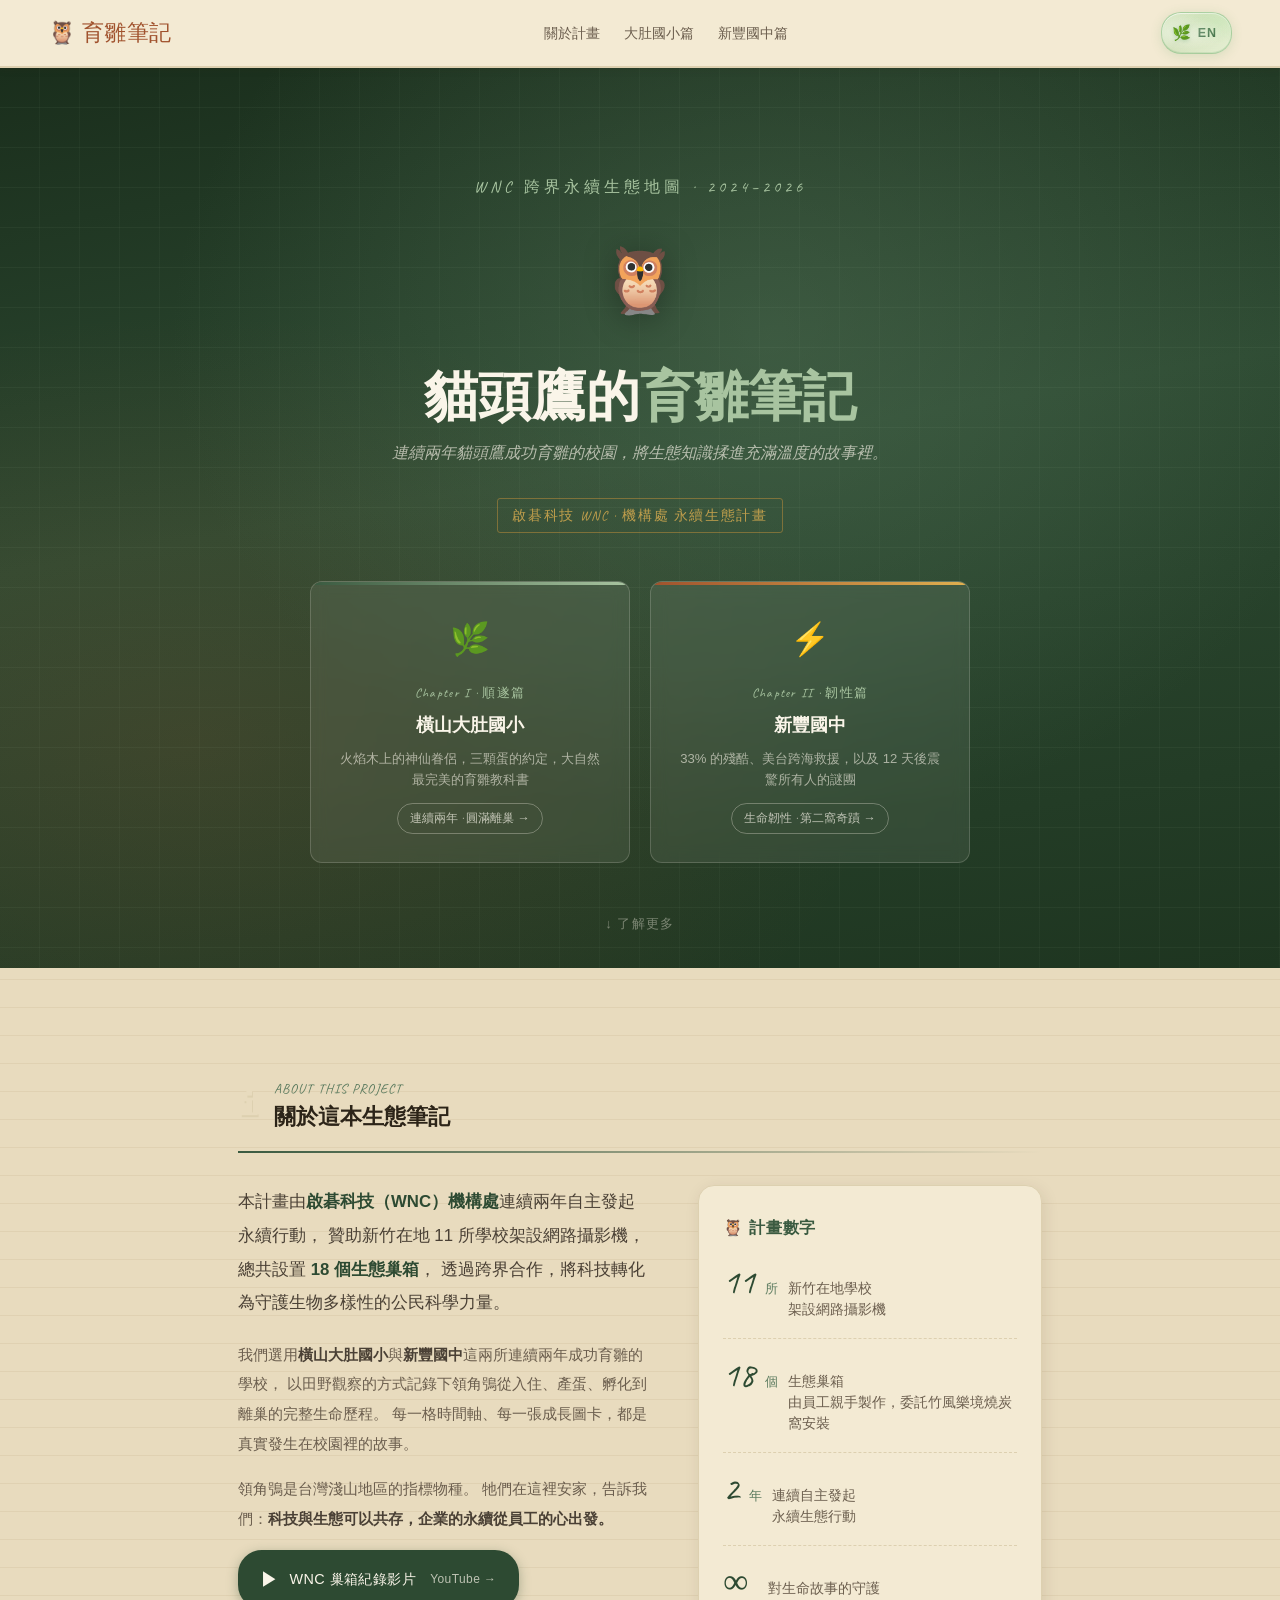
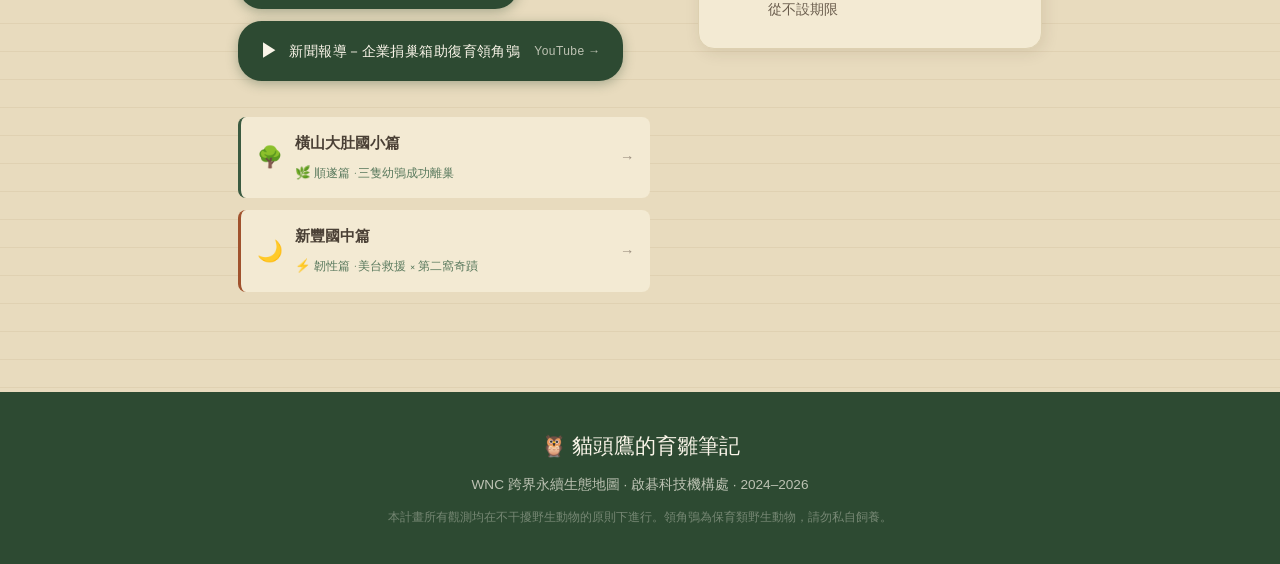
==== commit a7538970: "Update index.html" ====
--- a/index.html
+++ b/index.html
@@ -288,7 +288,7 @@
       貓頭鷹的<span class="em-green">育雛筆記</span>
     </h1>
     <p class="home-subtitle">
-      選用連續兩年成功育雛的校園，將硬核的生態知識揉進充滿溫度的故事裡。
+      連續兩年貓頭鷹成功育雛的校園，將生態知識揉進充滿溫度的故事裡。
     </p>
     <div class="home-wnc-badge">啟碁科技 WNC · 機構處 永續生態計畫</div>
 
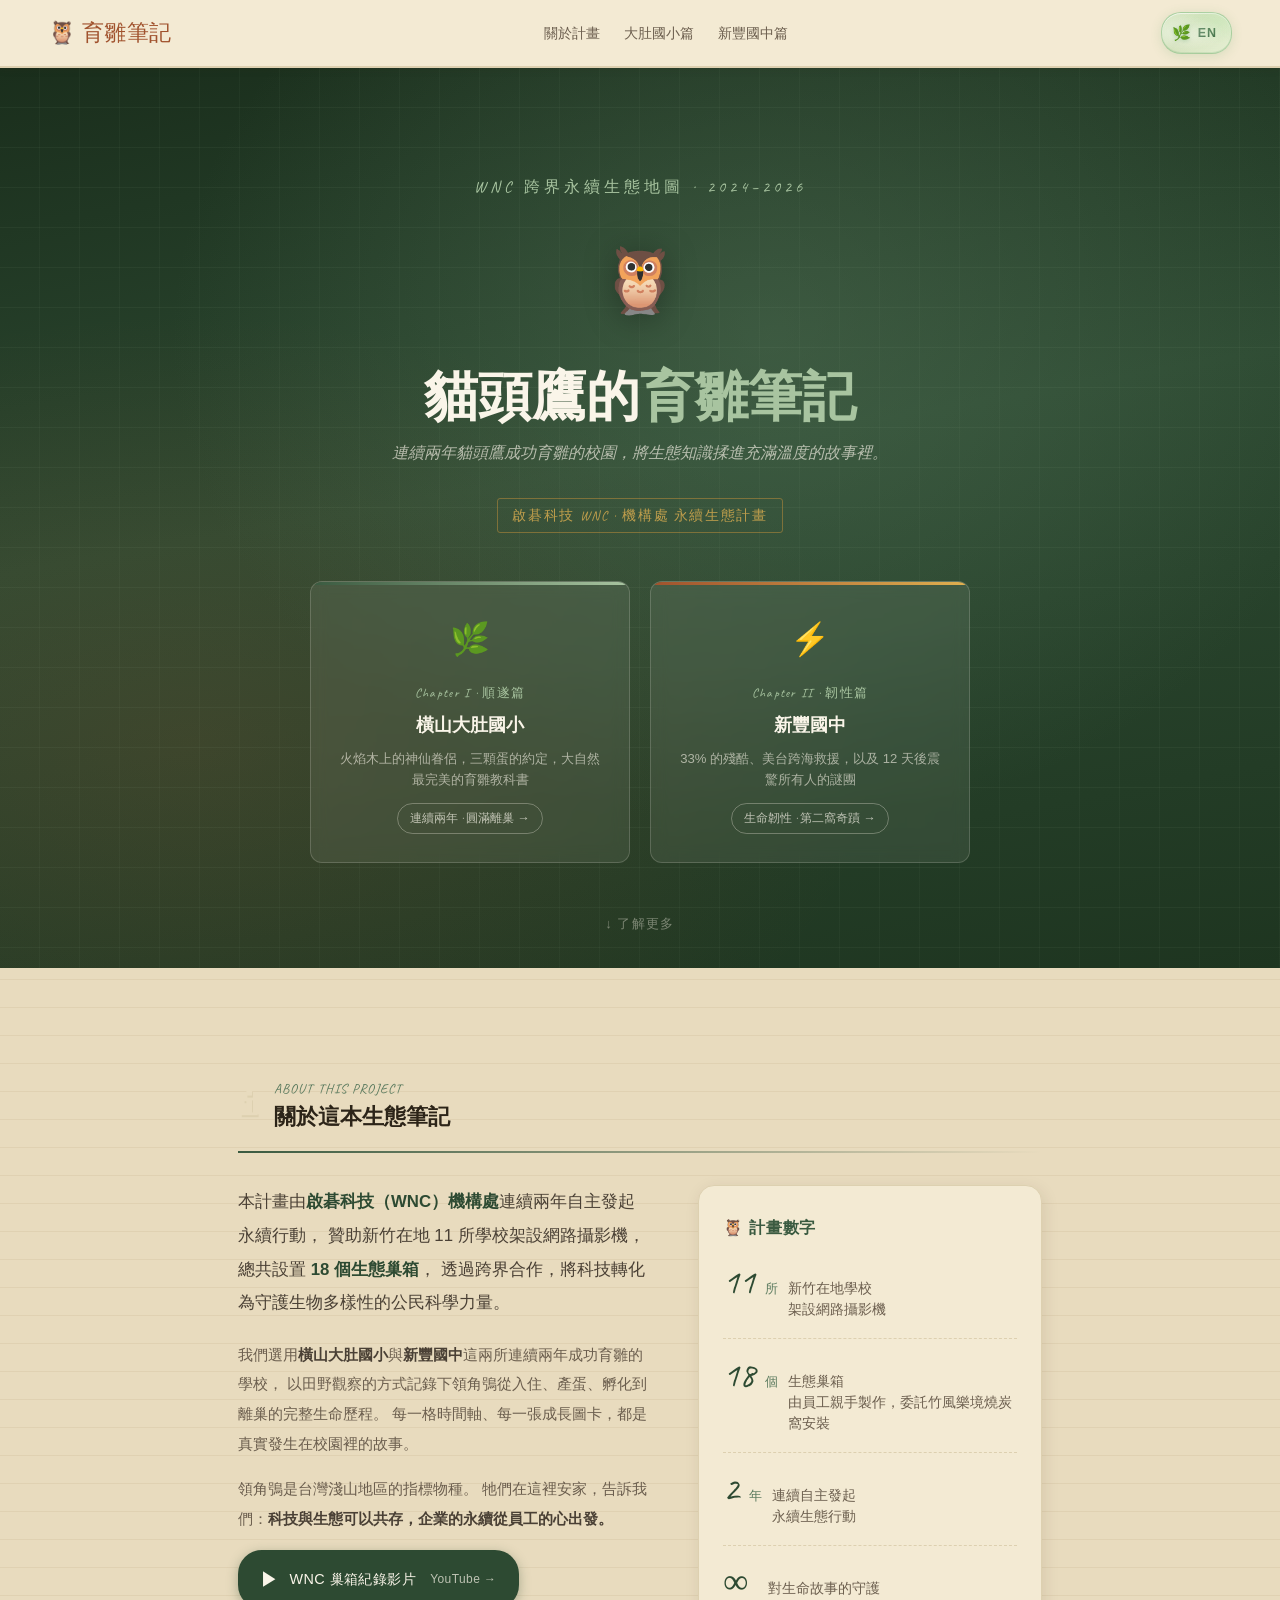
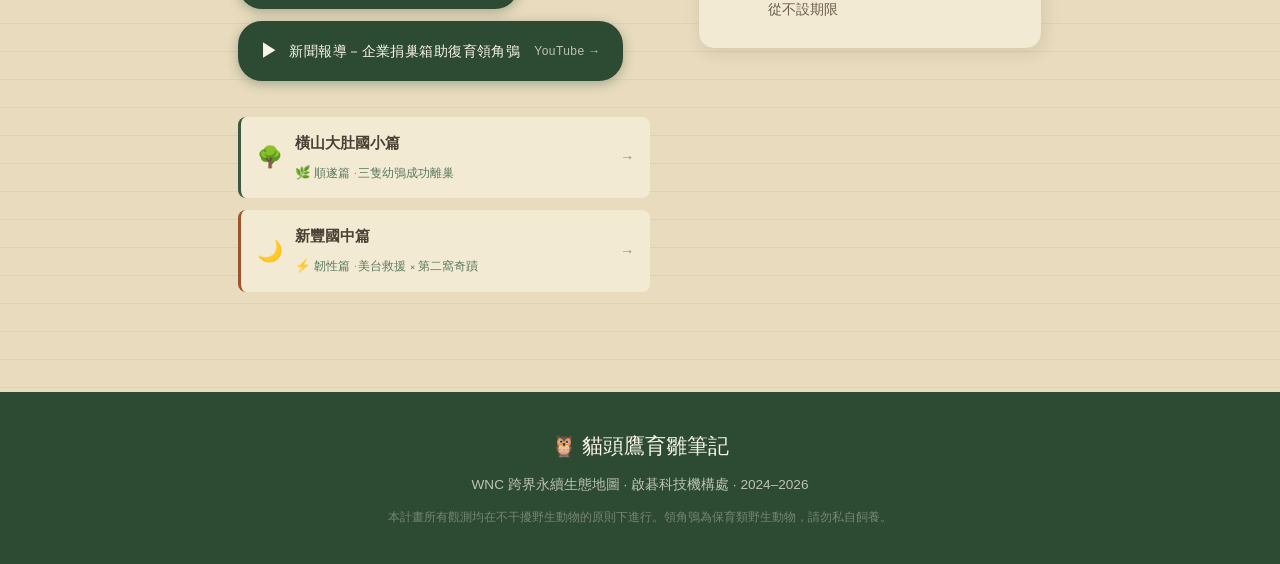
==== commit 442784dd: "Update index.html" ====
--- a/index.html
+++ b/index.html
@@ -3,7 +3,7 @@
 <head>
 <meta charset="UTF-8">
 <meta name="viewport" content="width=device-width, initial-scale=1.0">
-<title>貓頭鷹的育雛筆記：WNC 跨界永續生態地圖</title>
+<title>貓頭鷹育雛筆記：WNC 跨界永續生態地圖</title>
 <link rel="stylesheet" href="notebook.css">
 <style>
 /* ── 首頁專屬樣式 ── */
@@ -403,7 +403,7 @@
 
 <!-- FOOTER -->
 <footer class="nb-footer">
-  <div class="nb-footer-logo">🦉 貓頭鷹的育雛筆記</div>
+  <div class="nb-footer-logo">🦉 貓頭鷹育雛筆記</div>
   <p>WNC 跨界永續生態地圖 · 啟碁科技機構處 · 2024–2026</p>
   <p style="margin-top:8px; font-size:0.78rem; opacity:0.5;">
     本計畫所有觀測均在不干擾野生動物的原則下進行。領角鴞為保育類野生動物，請勿私自飼養。
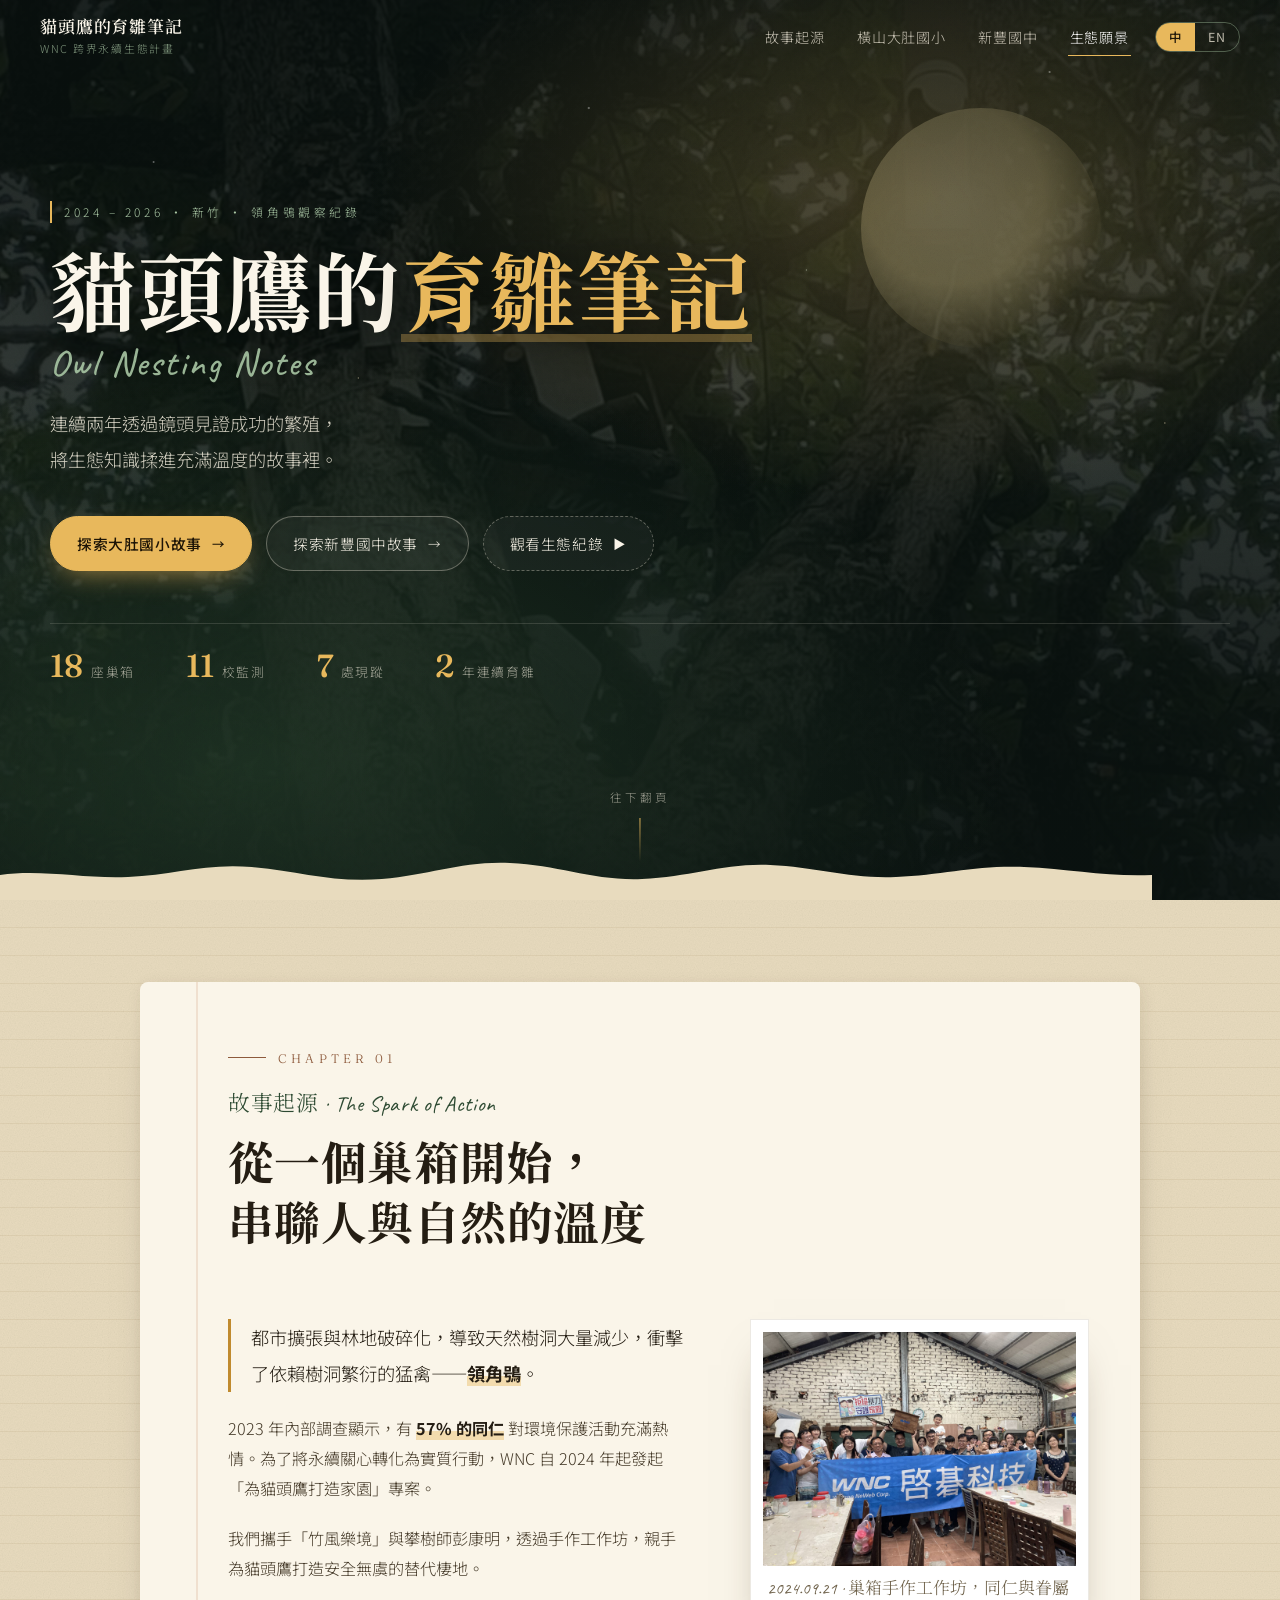
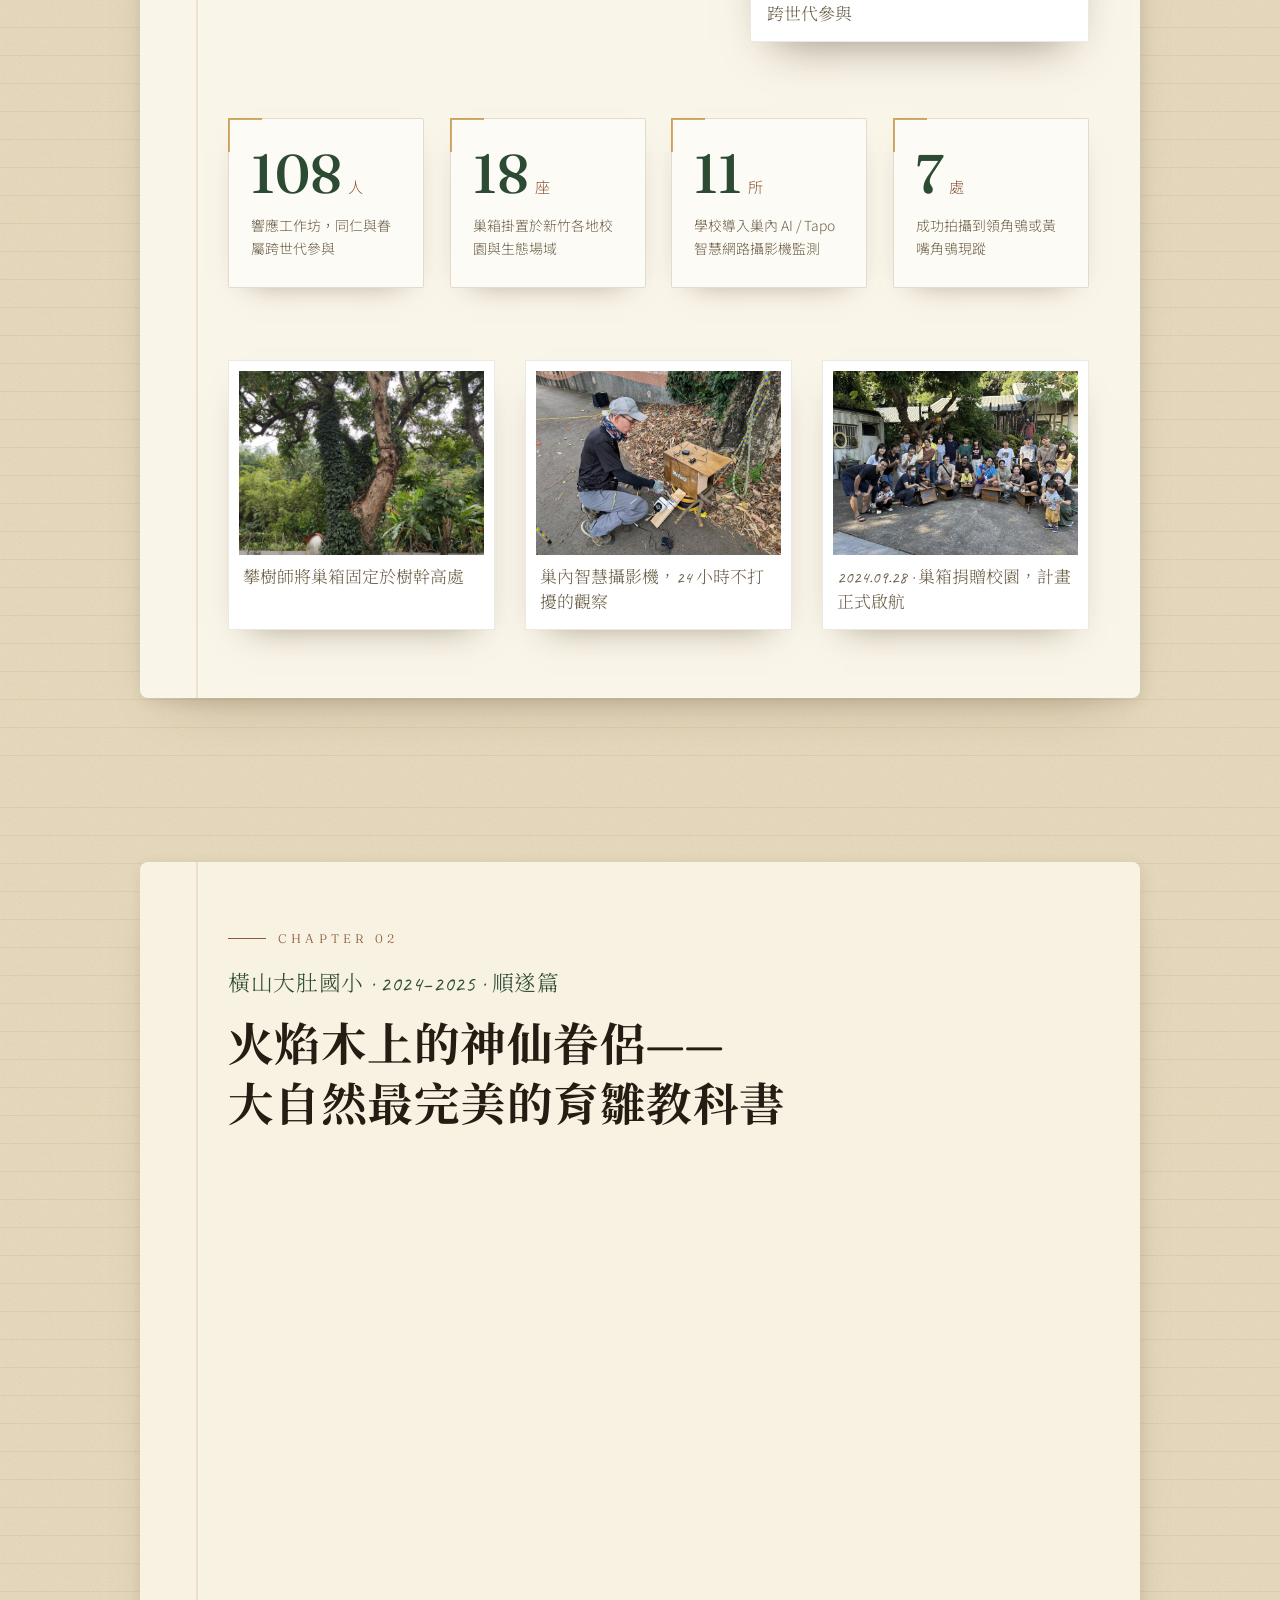
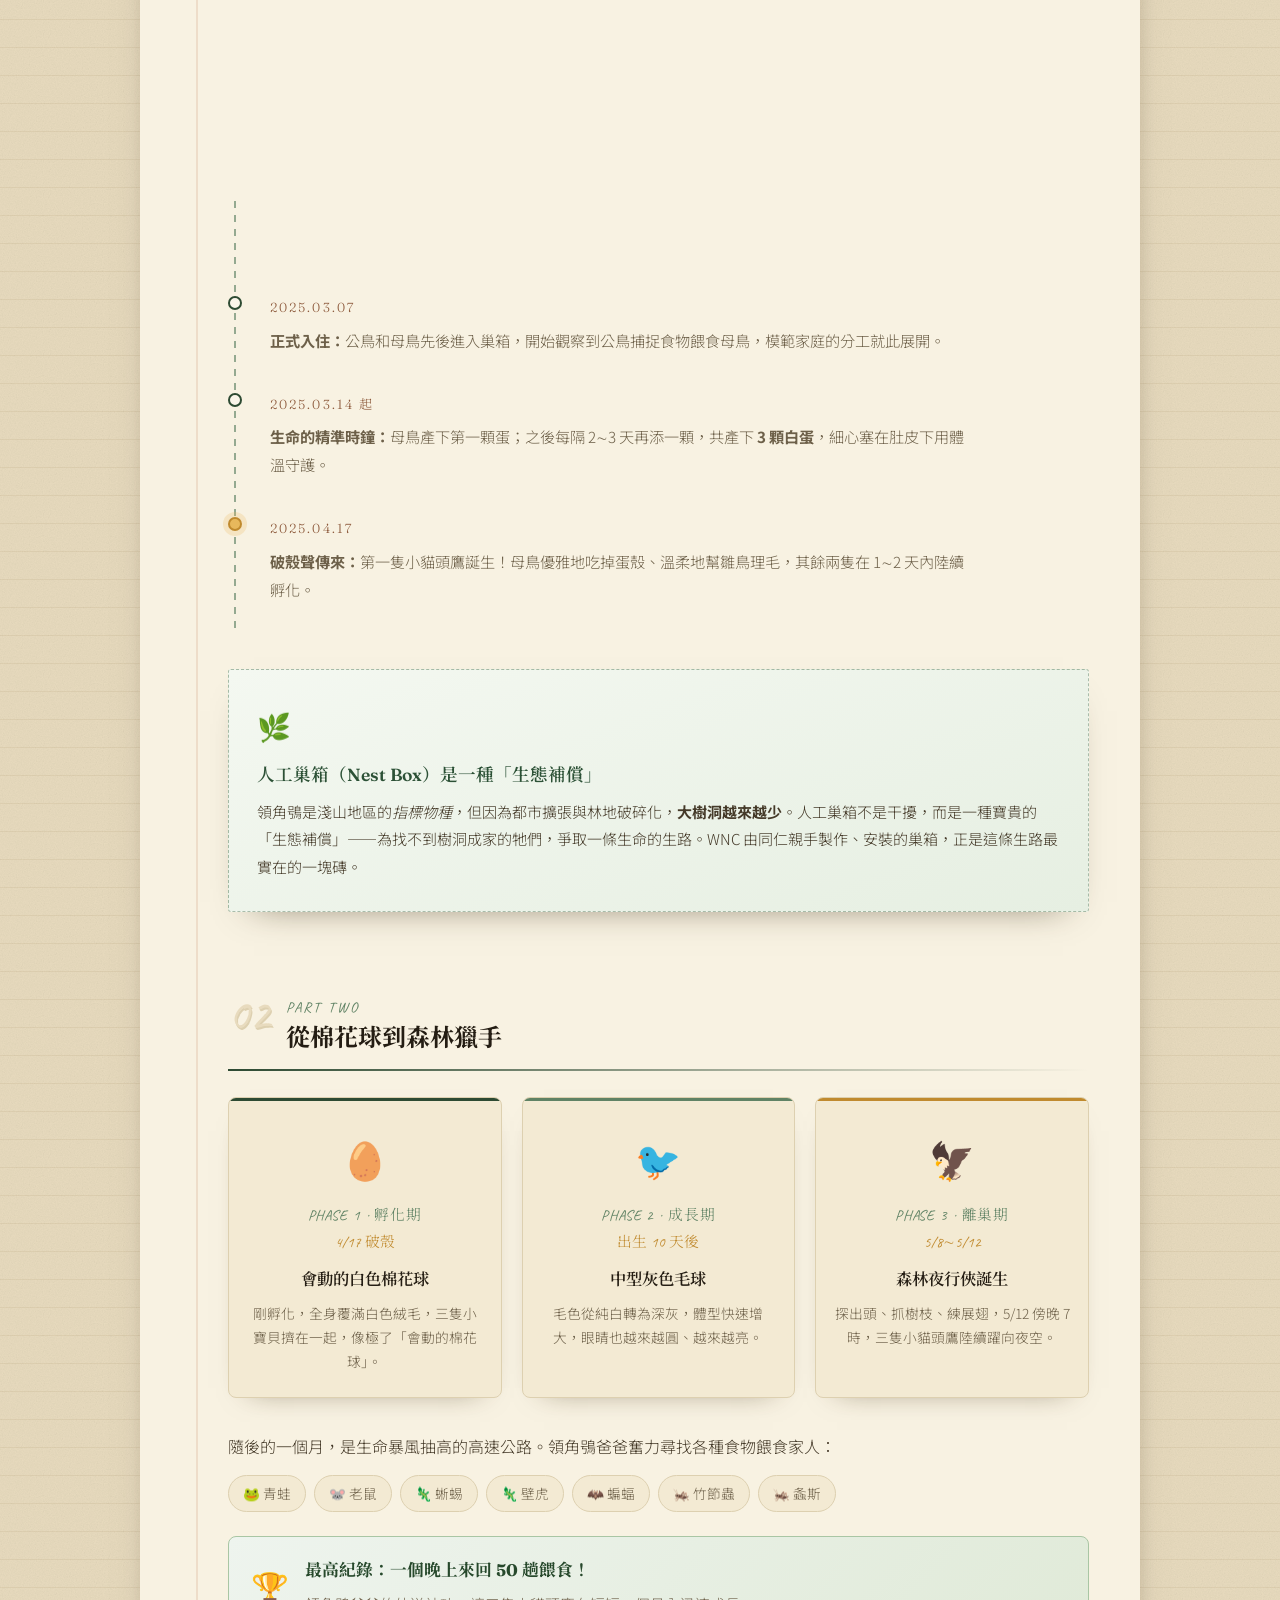
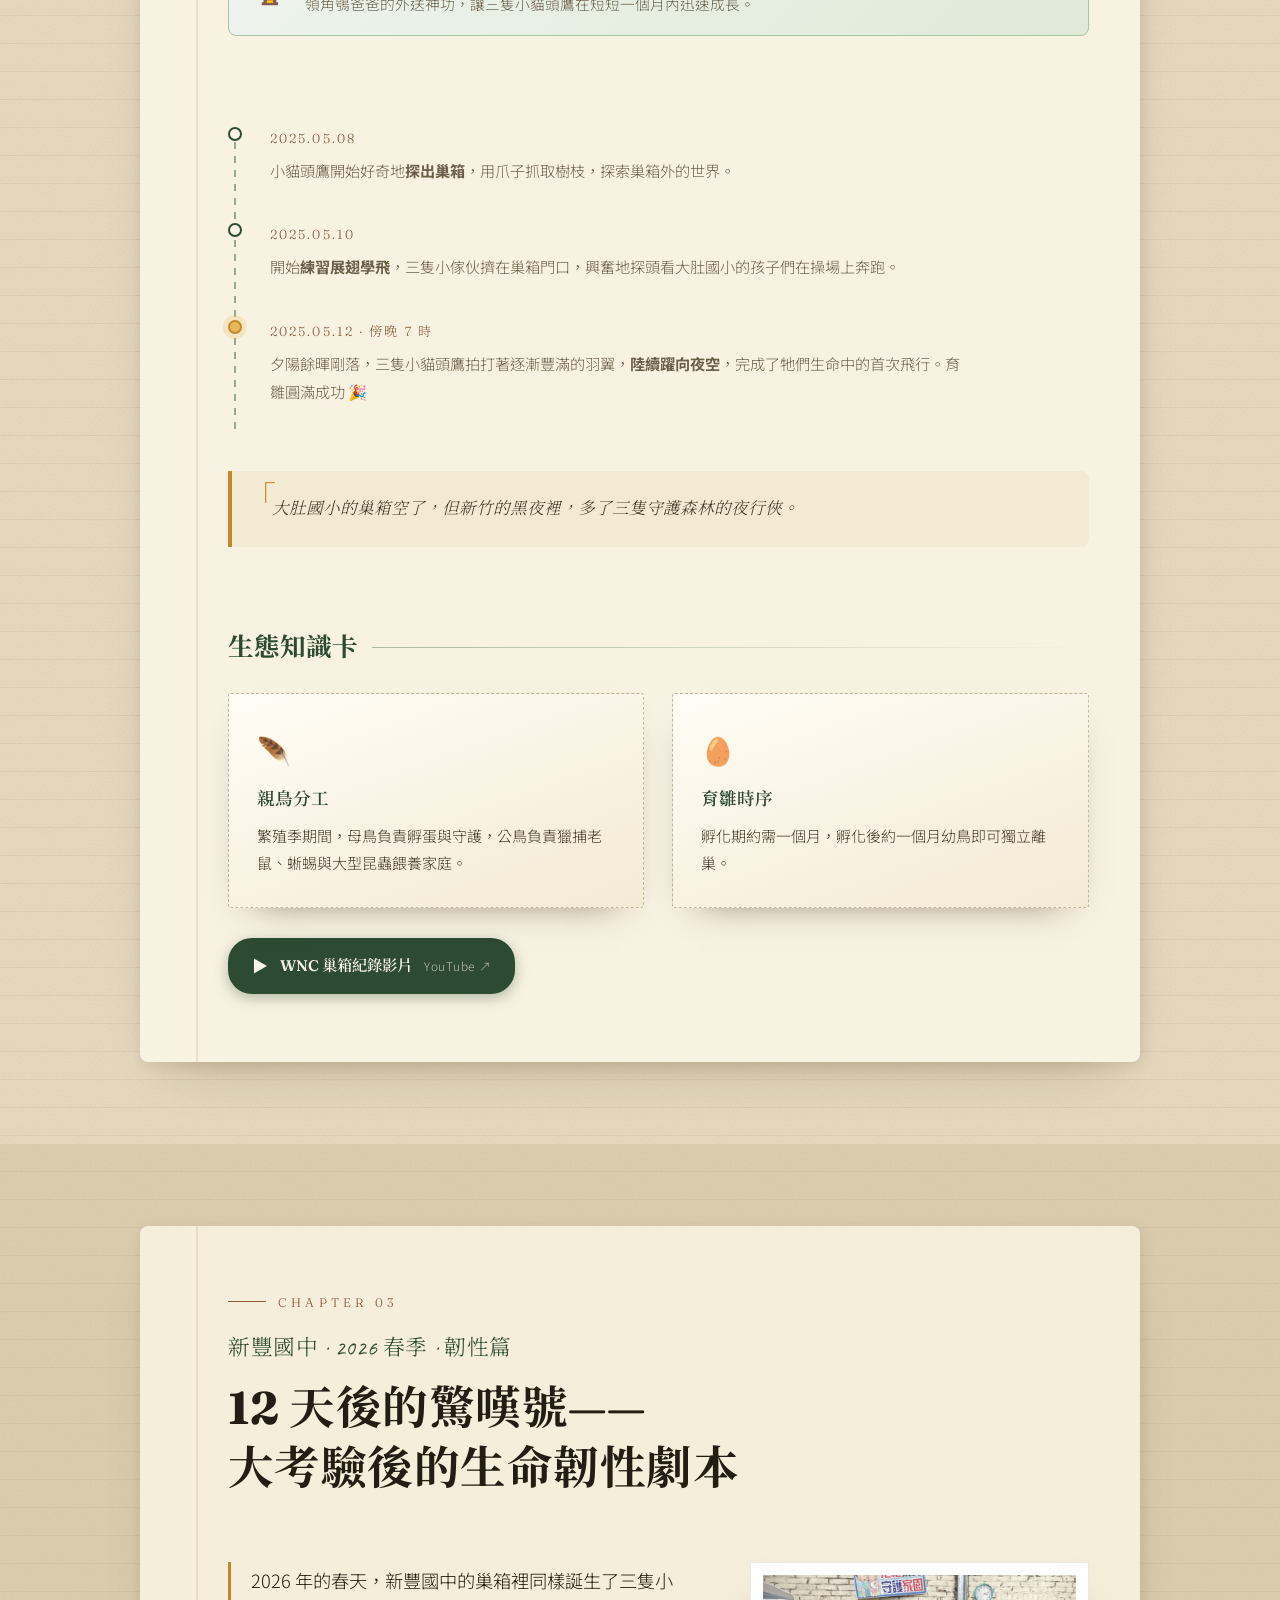
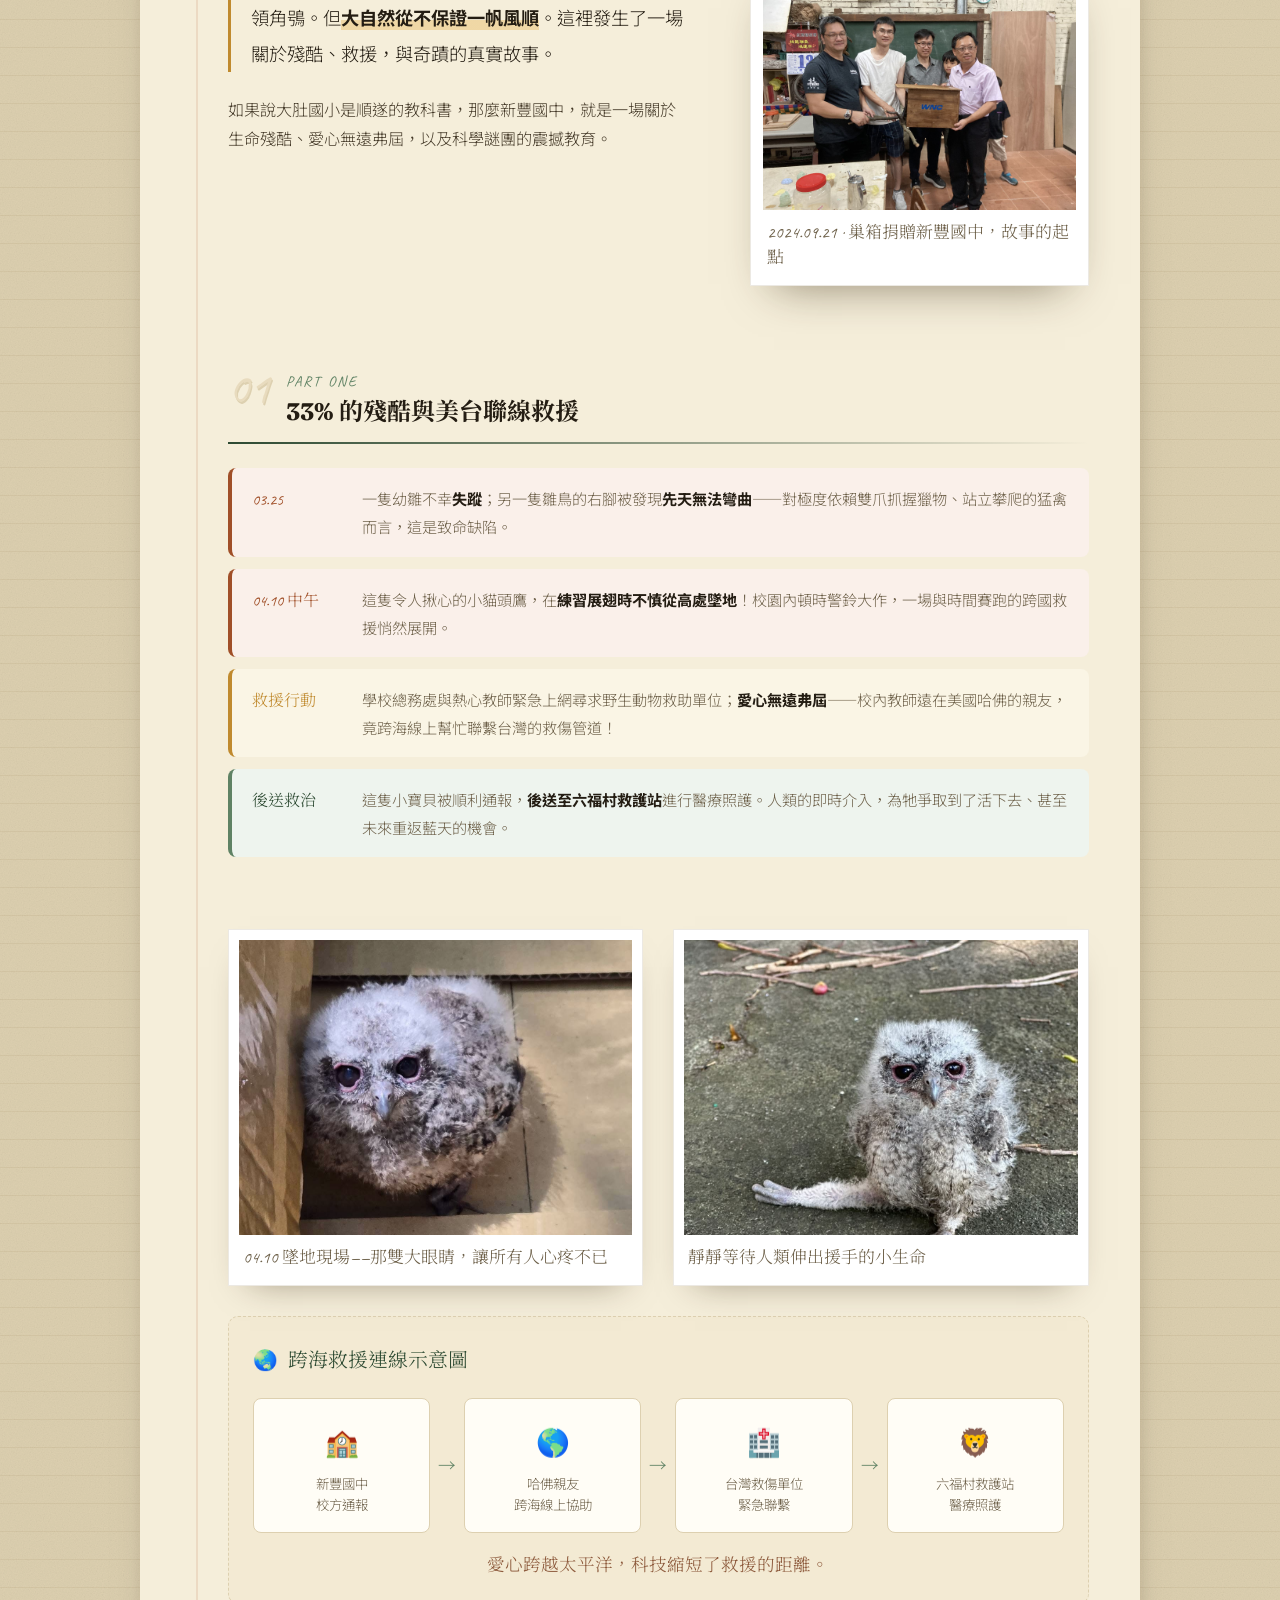
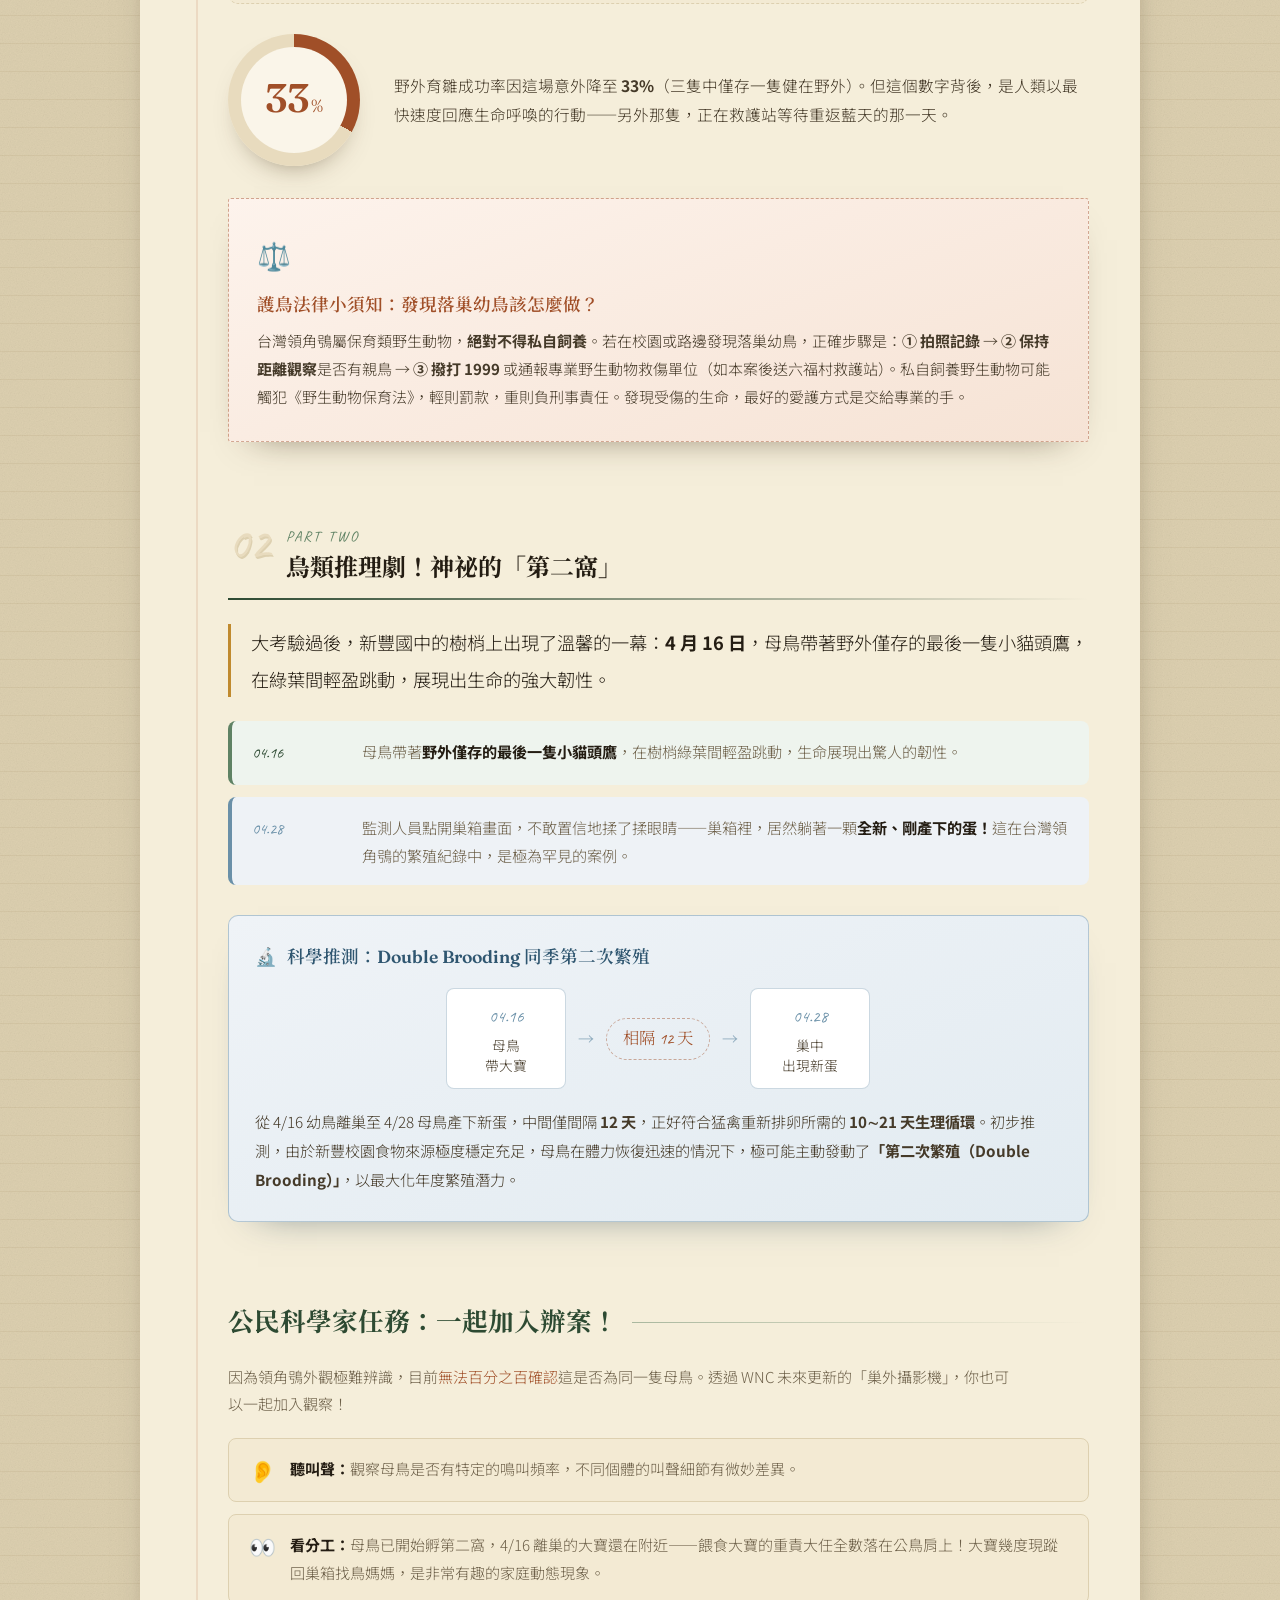
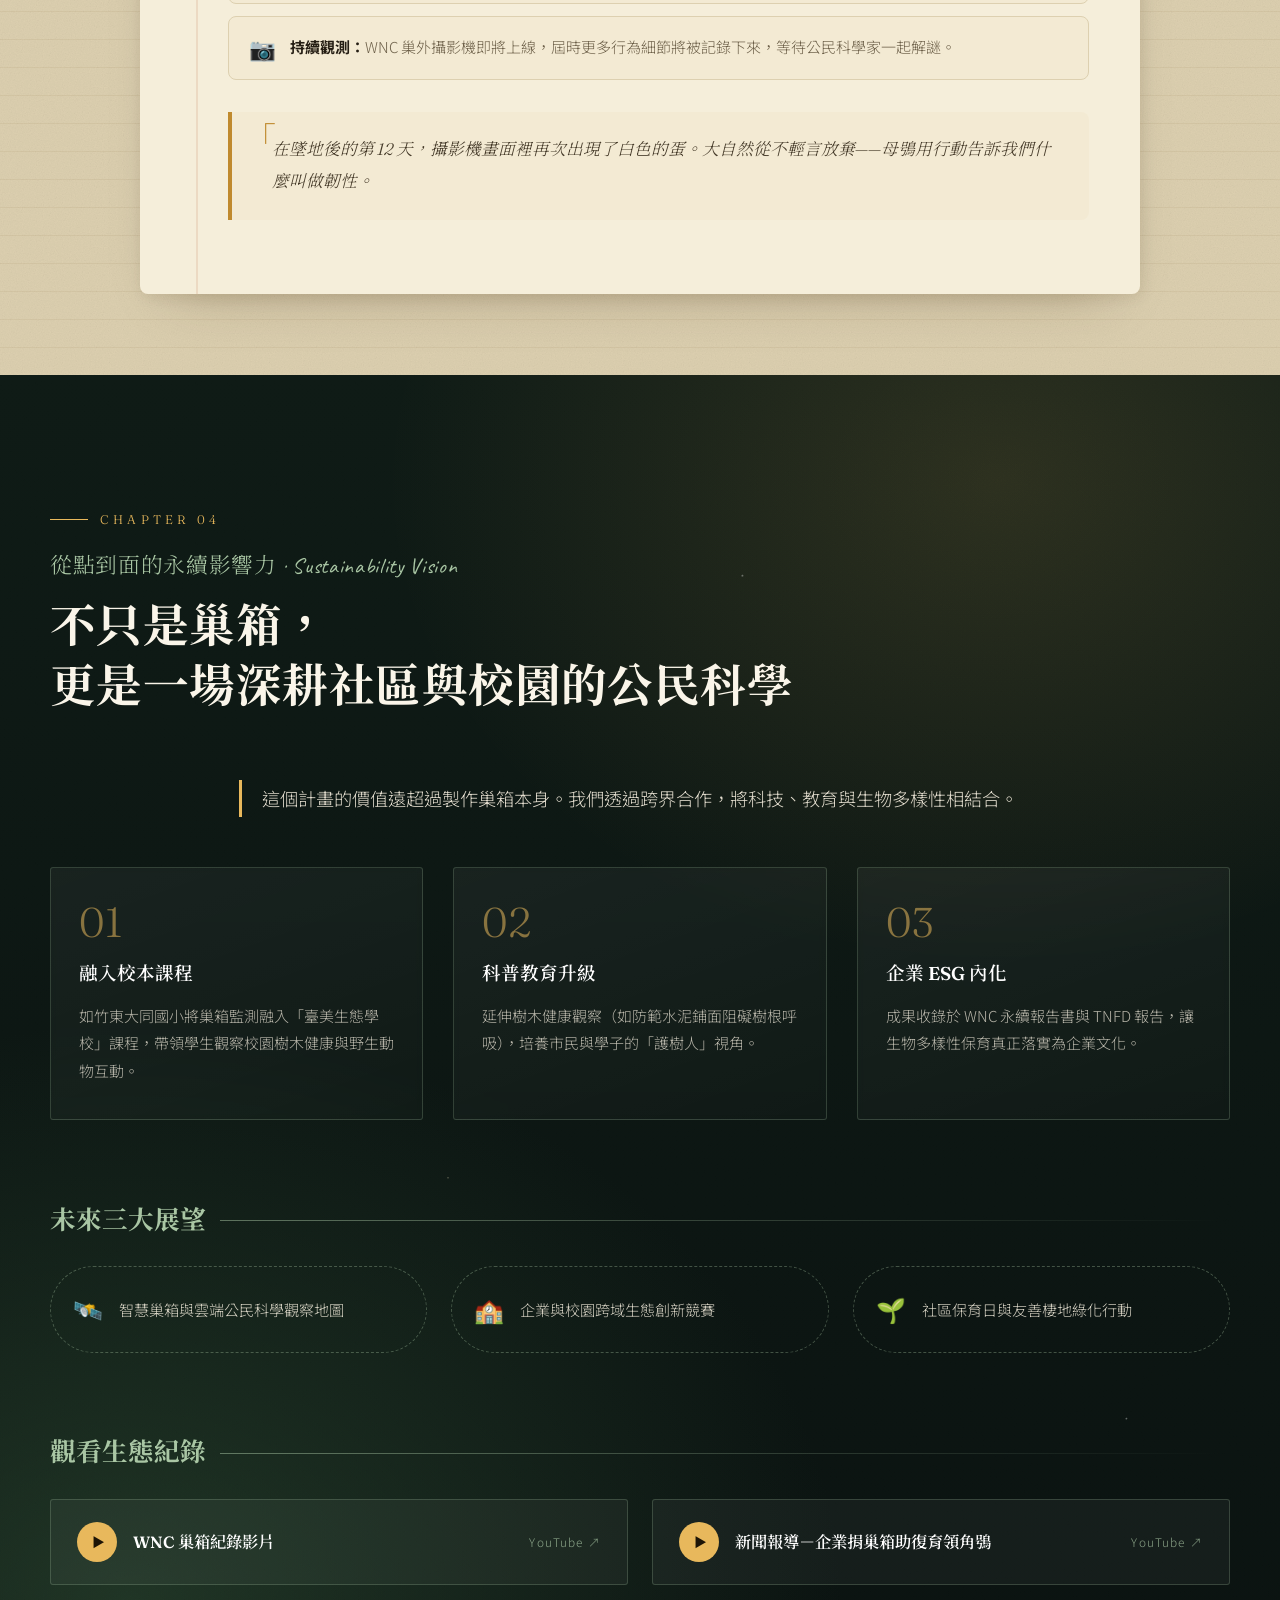
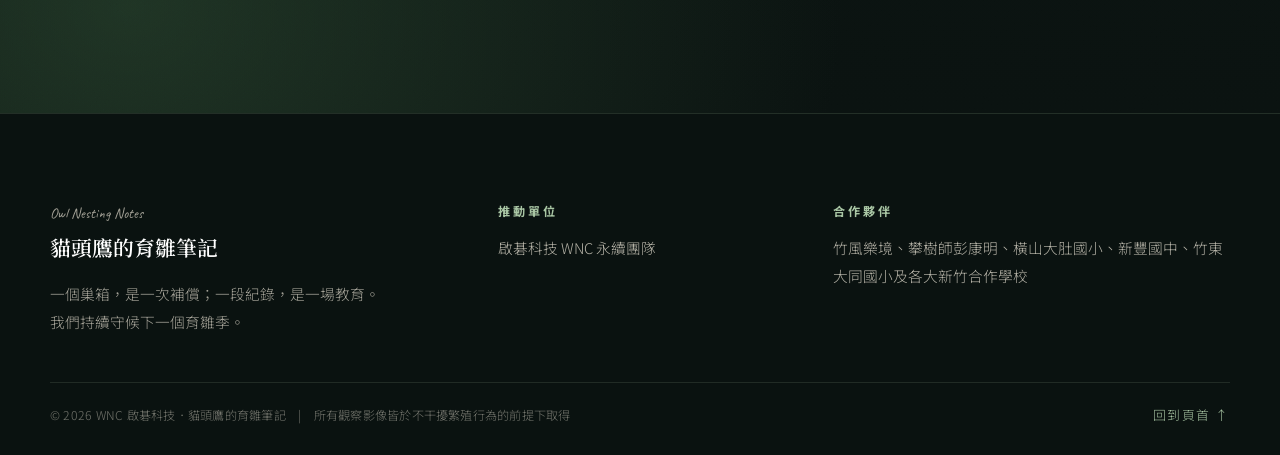
==== commit 3e09ba64: "Add files via upload" ====
--- a/index.html
+++ b/index.html
@@ -1,422 +1,468 @@
 <!DOCTYPE html>
-<html lang="zh-TW">
+<html lang="zh-TW" data-lang="zh">
 <head>
 <meta charset="UTF-8">
 <meta name="viewport" content="width=device-width, initial-scale=1.0">
-<title>貓頭鷹育雛筆記：WNC 跨界永續生態地圖</title>
-<link rel="stylesheet" href="notebook.css">
-<style>
-/* ── 首頁專屬樣式 ── */
-.home-hero {
-  min-height: 100vh;
-  background:
-    radial-gradient(ellipse at 60% 30%, rgba(90,122,94,0.4) 0%, transparent 55%),
-    radial-gradient(ellipse at 15% 75%, rgba(160,82,45,0.18) 0%, transparent 45%),
-    linear-gradient(170deg, #1a2e1c 0%, #2d4a32 45%, #1e3520 100%);
-  display: flex; flex-direction: column;
-  align-items: center; justify-content: center;
-  position: relative; overflow: hidden;
-  padding: 60px 24px;
-}
-
-/* 手帳格線裝飾 */
-.home-hero::before {
-  content: '';
-  position: absolute; inset: 0;
-  background-image:
-    repeating-linear-gradient(transparent, transparent 39px, rgba(168,196,160,0.06) 39px, rgba(168,196,160,0.06) 40px),
-    repeating-linear-gradient(90deg, transparent, transparent 39px, rgba(168,196,160,0.04) 39px, rgba(168,196,160,0.04) 40px);
-  pointer-events: none;
-}
-
-.home-title-block {
-  text-align: center;
-  max-width: 720px;
-  position: relative; z-index: 2;
-}
-.home-kana {
-  font-family: var(--font-hand);
-  font-size: 1rem;
-  color: var(--moss-pale);
-  letter-spacing: 0.25em;
-  margin-bottom: 18px;
-  display: block;
-}
-.home-main-title {
-  font-family: var(--font-serif);
-  font-size: clamp(2rem, 5vw, 3.4rem);
-  font-weight: 700;
-  color: var(--paper-light);
-  line-height: 1.25;
-  margin-bottom: 8px;
-}
-.home-main-title .em-green { color: var(--moss-pale); }
-.home-main-title .em-amber { color: var(--amber-light); }
-.home-subtitle {
-  font-family: var(--font-serif);
-  font-style: italic;
-  font-size: 1rem;
-  color: rgba(250,245,233,0.65);
-  margin-bottom: 32px;
-  line-height: 1.7;
-}
-.home-wnc-badge {
-  display: inline-block;
-  border: 1.5px solid rgba(196,144,58,0.5);
-  border-radius: 3px;
-  padding: 4px 14px;
-  font-family: var(--font-hand);
-  font-size: 0.85rem;
-  color: rgba(224,176,80,0.8);
-  letter-spacing: 0.12em;
-  margin-bottom: 48px;
-}
-
-/* 兩隻貓頭鷹裝飾 */
-.home-owl-deco {
-  font-size: 4rem;
-  margin-bottom: 24px;
-  display: block;
-  filter: drop-shadow(0 4px 16px rgba(0,0,0,0.3));
-  animation: owlBreathe 4s ease-in-out infinite;
-}
-@keyframes owlBreathe {
-  0%,100%{ transform: translateY(0); }
-  50%    { transform: translateY(-6px); }
-}
-
-/* 進入章節按鈕群 */
-.home-cards {
-  display: grid;
-  grid-template-columns: 1fr 1fr;
-  gap: 20px;
-  max-width: 660px;
-  width: 100%;
-  position: relative; z-index: 2;
-}
-.home-card {
-  background: rgba(250,245,233,0.08);
-  border: 1.5px solid rgba(250,245,233,0.18);
-  border-radius: 12px;
-  padding: 28px 24px;
-  text-decoration: none;
-  transition: all 0.3s;
-  backdrop-filter: blur(8px);
-  -webkit-backdrop-filter: blur(8px);
-  position: relative;
-  overflow: hidden;
-}
-.home-card::before {
-  content: '';
-  position: absolute; top: 0; left: 0; right: 0;
-  height: 3px;
-  transition: opacity 0.3s;
-}
-.home-card.green::before { background: linear-gradient(to right, var(--moss-mid), var(--moss-pale)); }
-.home-card.amber::before { background: linear-gradient(to right, var(--rust), var(--amber-light)); }
-.home-card:hover {
-  background: rgba(250,245,233,0.14);
-  border-color: rgba(250,245,233,0.32);
-  transform: translateY(-4px);
-}
-.hc-emoji { font-size: 2rem; display: block; margin-bottom: 12px; }
-.hc-chapter {
-  font-family: var(--font-hand);
-  font-size: 0.8rem;
-  color: var(--moss-pale);
-  letter-spacing: 0.1em;
-  margin-bottom: 4px;
-}
-.hc-school {
-  font-family: var(--font-serif);
-  font-size: 1.1rem;
-  font-weight: 700;
-  color: var(--paper-light);
-  margin-bottom: 6px;
-}
-.hc-desc {
-  font-size: 0.82rem;
-  color: rgba(250,245,233,0.6);
-  line-height: 1.65;
-}
-.hc-tag {
-  display: inline-block;
-  margin-top: 12px;
-  border: 1px solid rgba(250,245,233,0.3);
-  border-radius: 20px;
-  padding: 3px 12px;
-  font-family: var(--font-hand);
-  font-size: 0.78rem;
-  color: rgba(250,245,233,0.7);
-}
-
-/* 底部捲動提示 */
-.home-scroll-hint {
-  position: absolute;
-  bottom: 32px; left: 50%;
-  transform: translateX(-50%);
-  font-family: var(--font-hand);
-  font-size: 0.82rem;
-  color: rgba(250,245,233,0.4);
-  letter-spacing: 0.1em;
-  text-align: center;
-  animation: hintBob 2.5s ease-in-out infinite;
-}
-@keyframes hintBob {
-  0%,100%{ transform: translateX(-50%) translateY(0); }
-  50%    { transform: translateX(-50%) translateY(5px); }
-}
-
-/* ── About Section ── */
-.home-about {
-  max-width: 900px;
-  margin: 0 auto;
-  padding: 64px 48px 80px;
-}
-.about-grid {
-  display: grid;
-  grid-template-columns: 1.2fr 1fr;
-  gap: 48px;
-  align-items: start;
-  margin-top: 32px;
-}
-.about-text-block .nb-lead { margin-bottom: 20px; }
-.about-stats {
-  background: var(--paper-mid);
-  border: 1px solid var(--paper-aged);
-  border-radius: var(--radius-lg);
-  padding: 28px 24px;
-  box-shadow: var(--shadow-paper);
-}
-.about-stats h4 {
-  font-family: var(--font-hand);
-  font-size: 1rem;
-  color: var(--moss-mid);
-  margin-bottom: 20px;
-  letter-spacing: 0.05em;
-}
-.stat-row {
-  display: flex;
-  align-items: baseline;
-  gap: 10px;
-  margin-bottom: 18px;
-  padding-bottom: 18px;
-  border-bottom: 1px dashed var(--paper-aged);
-}
-.stat-row:last-child { margin-bottom: 0; padding-bottom: 0; border-bottom: none; }
-.stat-num {
-  font-family: var(--font-hand);
-  font-size: 2.2rem;
-  color: var(--moss-dark);
-  line-height: 1;
-  flex-shrink: 0;
-}
-.stat-unit {
-  font-family: var(--font-serif);
-  font-size: 0.8rem;
-  color: var(--moss-light);
-}
-.stat-label {
-  font-size: 0.85rem;
-  color: var(--ink-light);
-  line-height: 1.55;
-}
-
-.school-list {
-  margin: 20px 0;
-  display: flex;
-  flex-direction: column;
-  gap: 12px;
-}
-.school-item {
-  display: flex; align-items: center; gap: 12px;
-  padding: 12px 16px;
-  background: var(--paper-mid);
-  border-radius: var(--radius-md);
-  border-left: 3px solid var(--moss-mid);
-  text-decoration: none;
-  transition: all 0.22s;
-}
-.school-item:hover {
-  background: var(--paper-deep);
-  transform: translateX(4px);
-}
-.si-emoji { font-size: 1.3rem; flex-shrink: 0; }
-.si-body { flex: 1; }
-.si-name {
-  font-family: var(--font-serif);
-  font-size: 0.95rem;
-  font-weight: 600;
-  color: var(--ink-mid);
-  display: block;
-}
-.si-tag {
-  font-family: var(--font-hand);
-  font-size: 0.78rem;
-  color: var(--moss-light);
-}
-.si-arrow { color: var(--ink-faint); font-size: 0.9rem; }
-
-@media (max-width: 768px) {
-  .home-cards { grid-template-columns: 1fr; }
-  .about-grid { grid-template-columns: 1fr; gap: 28px; }
-  .home-about { padding: 48px 20px 60px; }
-}
-</style>
+<title>貓頭鷹的育雛筆記 · Owl Nesting Notes｜WNC 跨界永續生態計畫</title>
+<meta name="description" content="連續兩年透過鏡頭見證領角鴞成功繁殖：橫山大肚國小與新豐國中的育雛故事，以及 WNC 從巢箱到公民科學的永續影響力。">
+<link rel="preconnect" href="https://fonts.googleapis.com">
+<link rel="preconnect" href="https://fonts.gstatic.com" crossorigin>
+<link href="https://fonts.googleapis.com/css2?family=Caveat:wght@500;700&family=Fraunces:ital,opsz,wght@0,9..144,300;0,9..144,500;0,9..144,700;1,9..144,400&family=Noto+Sans+TC:wght@300;400;500;700&family=Noto+Serif+TC:wght@400;600;700&display=swap" rel="stylesheet">
+<link rel="stylesheet" href="css/style.css">
+<link rel="icon" href="data:image/svg+xml,%3Csvg xmlns='http://www.w3.org/2000/svg' viewBox='0 0 32 32'%3E%3Ctext y='26' font-size='26'%3E%F0%9F%A6%89%3C/text%3E%3C/svg%3E">
 </head>
 <body>
 
-<!-- NAV -->
-<nav class="nb-nav">
-  <a href="index.html" class="nb-nav-brand">🦉 <span>育雛筆記</span></a>
-  <ul class="nb-nav-links">
-    <li><a href="#about">關於計畫</a></li>
-    <li><a href="dadu.html">大肚國小篇</a></li>
-    <li><a href="xinfeng.html">新豐國中篇</a></li>
-  </ul>
-  <a href="index-en.html" class="lang-switch" title="Switch to English">
-    <span class="leaf-icon">🌿</span>EN
+<!-- ══════════ 捲動進度 ══════════ -->
+<div class="scroll-progress"><span id="progressBar"></span></div>
+
+<!-- ══════════ HEADER ══════════ -->
+<header class="site-header" id="siteHeader">
+  <a class="brand" href="#top">
+    <span class="brand-text">
+      <strong data-i18n="brand.title">貓頭鷹的育雛筆記</strong>
+      <small data-i18n="brand.sub">WNC 跨界永續生態計畫</small>
+    </span>
   </a>
-</nav>
-
-<!-- HERO -->
-<section class="home-hero">
-  <div class="home-title-block">
-    <span class="home-kana">WNC 跨界永續生態地圖 · 2024–2026</span>
-    <span class="home-owl-deco">🦉</span>
-    <h1 class="home-main-title">
-      貓頭鷹的<span class="em-green">育雛筆記</span>
+
+  <nav class="site-nav" id="siteNav">
+    <a href="#chapter1" data-i18n="nav.ch1">故事起源</a>
+    <a href="#chapter2" data-i18n="nav.ch2">橫山大肚國小</a>
+    <a href="#chapter3" data-i18n="nav.ch3">新豐國中</a>
+    <a href="#chapter4" data-i18n="nav.ch4">生態願景</a>
+  </nav>
+
+  <div class="header-tools">
+    <div class="lang-switch" role="group" aria-label="Language">
+      <button type="button" data-setlang="zh" class="is-active">中</button>
+      <button type="button" data-setlang="en">EN</button>
+    </div>
+    <button class="nav-toggle" id="navToggle" aria-label="Menu"><span></span><span></span><span></span></button>
+  </div>
+</header>
+
+<!-- ══════════ HERO ══════════ -->
+<section class="hero" id="top">
+  <div class="hero-bg" aria-hidden="true">
+    <div class="hero-photo" style="background-image:url('assets/dadu-install.jpg')"></div>
+    <div class="hero-moon"></div>
+    <div class="hero-veil"></div>
+    <div class="hero-stars"></div>
+  </div>
+
+  <div class="hero-inner">
+    <span class="hero-eyebrow" data-i18n="hero.eyebrow">2024 – 2026 · 新竹 · 領角鴞觀察紀錄</span>
+    <h1 class="hero-title">
+      <span class="ht-zh" data-i18n="hero.title">貓頭鷹的<em>育雛筆記</em></span>
+      <span class="ht-en">Owl Nesting Notes</span>
     </h1>
-    <p class="home-subtitle">
-      連續兩年貓頭鷹成功育雛的校園，將生態知識揉進充滿溫度的故事裡。
-    </p>
-    <div class="home-wnc-badge">啟碁科技 WNC · 機構處 永續生態計畫</div>
-
-    <div class="home-cards">
-      <a href="dadu.html" class="home-card green">
-        <span class="hc-emoji">🌿</span>
-        <div class="hc-chapter">Chapter I · 順遂篇</div>
-        <div class="hc-school">橫山大肚國小</div>
-        <div class="hc-desc">火焰木上的神仙眷侶，三顆蛋的約定，大自然最完美的育雛教科書</div>
-        <span class="hc-tag">連續兩年 · 圓滿離巢 →</span>
-      </a>
-      <a href="xinfeng.html" class="home-card amber">
-        <span class="hc-emoji">⚡</span>
-        <div class="hc-chapter">Chapter II · 韌性篇</div>
-        <div class="hc-school">新豐國中</div>
-        <div class="hc-desc">33% 的殘酷、美台跨海救援，以及 12 天後震驚所有人的謎團</div>
-        <span class="hc-tag">生命韌性 · 第二窩奇蹟 →</span>
-      </a>
-    </div>
-  </div>
-
-  <div class="home-scroll-hint">↓ 了解更多</div>
+    <p class="hero-sub" data-i18n="hero.sub">連續兩年透過鏡頭見證成功的繁殖，<br>將生態知識揉進充滿溫度的故事裡。</p>
+
+    <div class="hero-cta">
+      <a class="btn btn-primary" href="#chapter2"><span data-i18n="hero.cta1">探索大肚國小故事</span><i>→</i></a>
+      <a class="btn" href="#chapter3"><span data-i18n="hero.cta2">探索新豐國中故事</span><i>→</i></a>
+      <a class="btn btn-ghost" href="#films"><span data-i18n="hero.cta3">觀看生態紀錄</span><i>▶</i></a>
+    </div>
+
+    <ul class="hero-meta">
+      <li><b>18</b><span data-i18n="hero.m1">座巢箱</span></li>
+      <li><b>11</b><span data-i18n="hero.m2">校監測</span></li>
+      <li><b>7</b><span data-i18n="hero.m3">處現蹤</span></li>
+      <li><b>2</b><span data-i18n="hero.m4">年連續育雛</span></li>
+    </ul>
+  </div>
+
+  <a class="scroll-cue" href="#chapter1"><span data-i18n="hero.scroll">往下翻頁</span><i></i></a>
+  <div class="edge-torn" aria-hidden="true"></div>
 </section>
 
-<!-- ABOUT -->
-<section class="home-about" id="about">
-  <div class="nb-chapter">
-    <div class="nb-chapter-num">ℹ</div>
-    <div class="nb-chapter-body">
-      <div class="nb-chapter-label">ABOUT THIS PROJECT</div>
-      <div class="nb-chapter-title">關於這本生態筆記</div>
-    </div>
-  </div>
-  <div class="nb-chapter-line"></div>
-
-  <div class="about-grid">
-    <div class="about-text-block">
-      <p class="nb-lead">
-        本計畫由<strong>啟碁科技（WNC）機構處</strong>連續兩年自主發起永續行動，
-        贊助新竹在地 11 所學校架設網路攝影機，總共設置 <strong>18 個生態巢箱</strong>，
-        透過跨界合作，將科技轉化為守護生物多樣性的公民科學力量。
-      </p>
-      <p class="nb-body">
-        我們選用<strong>橫山大肚國小</strong>與<strong>新豐國中</strong>這兩所連續兩年成功育雛的學校，
-        以田野觀察的方式記錄下領角鴞從入住、產蛋、孵化到離巢的完整生命歷程。
-        每一格時間軸、每一張成長圖卡，都是真實發生在校園裡的故事。
-      </p>
-      <p class="nb-body">
-        領角鴞是台灣淺山地區的指標物種。
-        牠們在這裡安家，告訴我們：<strong>科技與生態可以共存，企業的永續從員工的心出發。</strong>
-      </p>
-
-      <!-- 影片區塊 -->
-  <div class="reveal" style="margin: 8px 0 36px; display: flex; flex-direction: column; align-items: flex-start; gap: 12px;">
-    <a href="https://www.youtube.com/watch?v=sUJP331eChg" target="_blank" rel="noopener" class="nb-video-btn">
-      <span class="vb-icon">▶</span>
-      WNC 巢箱紀錄影片
-      <span class="vb-sub">YouTube →</span>
+<main>
+
+<!-- ══════════ CHAPTER 1 ══════════ -->
+<section class="chapter paper" id="chapter1">
+  <div class="wrap">
+    <header class="ch-head reveal">
+      <span class="ch-num">Chapter 01</span>
+      <span class="ch-eyebrow" data-i18n="ch1.eyebrow">故事起源 · The Spark of Action</span>
+      <h2 data-i18n="ch1.title">從一個巢箱開始，<br>串聯人與自然的溫度</h2>
+    </header>
+
+    <div class="ch-body">
+      <div class="ch-text">
+        <p class="lede reveal" data-i18n="ch1.p1">都市擴張與林地破碎化，導致天然樹洞大量減少，衝擊了依賴樹洞繁衍的猛禽——<strong>領角鴞</strong>。</p>
+        <p class="reveal" data-i18n="ch1.p2">2023 年內部調查顯示，有 <strong>57% 的同仁</strong> 對環境保護活動充滿熱情。為了將永續關心轉化為實質行動，WNC 自 2024 年起發起「為貓頭鷹打造家園」專案。</p>
+        <p class="reveal" data-i18n="ch1.p3">我們攜手「竹風樂境」與攀樹師彭康明，透過手作工作坊，親手為貓頭鷹打造安全無虞的替代棲地。</p>
+      </div>
+
+      <figure class="ch-photo tilt-r reveal">
+        <img src="assets/workshop-group.jpg" alt="巢箱手作工作坊大合照" loading="lazy">
+        <figcaption data-i18n="ch1.cap1">2024.09.21 · 巢箱手作工作坊，同仁與眷屬跨世代參與</figcaption>
+      </figure>
+    </div>
+
+    <div class="stat-grid">
+      <div class="stat reveal">
+        <b class="count" data-target="108">108</b><span class="unit" data-i18n="ch1.s1u">人</span>
+        <p data-i18n="ch1.s1">響應工作坊，同仁與眷屬跨世代參與</p>
+      </div>
+      <div class="stat reveal">
+        <b class="count" data-target="18">18</b><span class="unit" data-i18n="ch1.s2u">座</span>
+        <p data-i18n="ch1.s2">巢箱掛置於新竹各地校園與生態場域</p>
+      </div>
+      <div class="stat reveal">
+        <b class="count" data-target="11">11</b><span class="unit" data-i18n="ch1.s3u">所</span>
+        <p data-i18n="ch1.s3">學校導入巢內 AI / Tapo 智慧網路攝影機監測</p>
+      </div>
+      <div class="stat reveal">
+        <b class="count" data-target="7">7</b><span class="unit" data-i18n="ch1.s4u">處</span>
+        <p data-i18n="ch1.s4">成功拍攝到領角鴞或黃嘴角鴞現蹤</p>
+      </div>
+    </div>
+
+    <div class="photo-row">
+      <figure class="reveal"><img src="assets/nest-tree.jpg" alt="巢箱掛上樹" loading="lazy"><figcaption data-i18n="ch1.cap2">攀樹師將巢箱固定於樹幹高處</figcaption></figure>
+      <figure class="reveal"><img src="assets/nest-camera.jpg" alt="巢箱內攝影機" loading="lazy"><figcaption data-i18n="ch1.cap3">巢內智慧攝影機，24 小時不打擾的觀察</figcaption></figure>
+      <figure class="reveal"><img src="assets/donation-group.jpg" alt="巢箱捐贈合影" loading="lazy"><figcaption data-i18n="ch1.cap4">2024.09.28 · 巢箱捐贈校園，計畫正式啟航</figcaption></figure>
+    </div>
+  </div>
+</section>
+
+<!-- ══════════ CHAPTER 2 · 橫山大肚國小 ══════════ -->
+<section class="chapter paper paper-2" id="chapter2">
+  <div class="wrap">
+    <header class="ch-head reveal">
+      <span class="ch-num">Chapter 02</span>
+      <span class="ch-eyebrow" data-i18n="ch2.eyebrow">橫山大肚國小 · 2024–2025 · 順遂篇</span>
+      <h2 data-i18n="ch2.title">火焰木上的神仙眷侶——<br>大自然最完美的育雛教科書</h2>
+    </header>
+
+    <div class="ch-body">
+      <div class="ch-text">
+        <p class="lede reveal" data-i18n="ch2.lead">2024 年 10 月 22 日的傍晚，新竹橫山大肚國小的操場旁，一個人工巢箱被牢牢固定在火焰木高處。所有人都以為，野鳥要適應人類的造物，少說也得花上幾個月。沒想到，<strong>當天半夜，第一隻領角鴞便踏著無聲的翅膀，悄然降落在巢箱前</strong>——牠歪著頭，好奇地探索這個新家，就此揭開這場長達兩年的「微光連載」。</p>
+        <p class="reveal" data-i18n="ch2.lead2">選用連續兩年成功育雛的校園，這裡是屬於領角鴞最溫柔的故事開端：公鳥在外捕食送禮，母鳥在巢內孵卵守護，一場堪稱模範的家庭分工，就在鏡頭下一格一格展開。</p>
+      </div>
+      <figure class="ch-photo tilt-l reveal">
+        <img src="assets/dadu-visit.jpg" alt="貓頭鷹前來探巢的紅外線畫面" loading="lazy">
+        <figcaption data-i18n="ch2.cap1">掛箱當晚，鏡頭捕捉到領角鴞探巢的瞬間</figcaption>
+      </figure>
+    </div>
+
+    <div class="sub-head reveal">
+      <span class="sub-num">01</span>
+      <div class="sub-body">
+        <span class="sub-label" data-i18n="ch2.s1label">PART ONE</span>
+        <h3 data-i18n="ch2.s1title">領角鴞情緣與三顆蛋的約定</h3>
+      </div>
+    </div>
+
+    <ol class="timeline">
+      <li class="reveal"><span class="tl-date" data-i18n="ch2.t1date">2024.10.22 · 入夜</span>
+        <p data-i18n="ch2.t1text">巢箱掛上當晚，貓頭鷹便前來探訪——大自然給了人類一個不可思議的驚喜。</p></li>
+      <li class="reveal"><span class="tl-date" data-i18n="ch2.t2date">2025.03.07</span>
+        <p data-i18n="ch2.t2text"><strong>正式入住：</strong>公鳥和母鳥先後進入巢箱，開始觀察到公鳥捕捉食物餵食母鳥，模範家庭的分工就此展開。</p></li>
+      <li class="reveal"><span class="tl-date" data-i18n="ch2.t3date">2025.03.14 起</span>
+        <p data-i18n="ch2.t3text"><strong>生命的精準時鐘：</strong>母鳥產下第一顆蛋；之後每隔 2∼3 天再添一顆，共產下 <strong>3 顆白蛋</strong>，細心塞在肚皮下用體溫守護。</p></li>
+      <li class="reveal is-final"><span class="tl-date" data-i18n="ch2.t4date">2025.04.17</span>
+        <p data-i18n="ch2.t4text"><strong>破殼聲傳來：</strong>第一隻小貓頭鷹誕生！母鳥優雅地吃掉蛋殼、溫柔地幫雛鳥理毛，其餘兩隻在 1∼2 天內陸續孵化。</p></li>
+    </ol>
+
+    <article class="know-card kc-science solo reveal">
+      <span class="kc-icon">🌿</span>
+      <h4 data-i18n="ch2.k1t">人工巢箱（Nest Box）是一種「生態補償」</h4>
+      <p data-i18n="ch2.k1d">領角鴞是淺山地區的<em>指標物種</em>，但因為都市擴張與林地破碎化，<strong>大樹洞越來越少</strong>。人工巢箱不是干擾，而是一種寶貴的「生態補償」——為找不到樹洞成家的牠們，爭取一條生命的生路。WNC 由同仁親手製作、安裝的巢箱，正是這條生路最實在的一塊磚。</p>
+    </article>
+
+    <div class="sub-head reveal">
+      <span class="sub-num">02</span>
+      <div class="sub-body">
+        <span class="sub-label" data-i18n="ch2.s2label">PART TWO</span>
+        <h3 data-i18n="ch2.s2title">從棉花球到森林獵手</h3>
+      </div>
+    </div>
+
+    <div class="growth-cards">
+      <article class="growth-card reveal">
+        <span class="gc-emoji">🥚</span>
+        <div class="gc-phase" data-i18n="ch2.g1p">PHASE 1 · 孵化期</div>
+        <div class="gc-date" data-i18n="ch2.g1d">4/17 破殼</div>
+        <h4 class="gc-title" data-i18n="ch2.g1t">會動的白色棉花球</h4>
+        <p class="gc-desc" data-i18n="ch2.g1x">剛孵化，全身覆滿白色絨毛，三隻小寶貝擠在一起，像極了「會動的棉花球」。</p>
+      </article>
+      <article class="growth-card reveal">
+        <span class="gc-emoji">🐦</span>
+        <div class="gc-phase" data-i18n="ch2.g2p">PHASE 2 · 成長期</div>
+        <div class="gc-date" data-i18n="ch2.g2d">出生 10 天後</div>
+        <h4 class="gc-title" data-i18n="ch2.g2t">中型灰色毛球</h4>
+        <p class="gc-desc" data-i18n="ch2.g2x">毛色從純白轉為深灰，體型快速增大，眼睛也越來越圓、越來越亮。</p>
+      </article>
+      <article class="growth-card reveal">
+        <span class="gc-emoji">🦅</span>
+        <div class="gc-phase" data-i18n="ch2.g3p">PHASE 3 · 離巢期</div>
+        <div class="gc-date" data-i18n="ch2.g3d">5/8∼5/12</div>
+        <h4 class="gc-title" data-i18n="ch2.g3t">森林夜行俠誕生</h4>
+        <p class="gc-desc" data-i18n="ch2.g3x">探出頭、抓樹枝、練展翅，5/12 傍晚 7 時，三隻小貓頭鷹陸續躍向夜空。</p>
+      </article>
+    </div>
+
+    <p class="feed-intro reveal" data-i18n="ch2.feedIntro">隨後的一個月，是生命暴風抽高的高速公路。領角鴞爸爸奮力尋找各種食物餵食家人：</p>
+    <div class="chips reveal">
+      <span class="chip" data-i18n="ch2.f1">🐸 青蛙</span>
+      <span class="chip" data-i18n="ch2.f2">🐭 老鼠</span>
+      <span class="chip" data-i18n="ch2.f3">🦎 蜥蜴</span>
+      <span class="chip" data-i18n="ch2.f4">🦎 壁虎</span>
+      <span class="chip" data-i18n="ch2.f5">🦇 蝙蝠</span>
+      <span class="chip" data-i18n="ch2.f6">🦗 竹節蟲</span>
+      <span class="chip" data-i18n="ch2.f7">🦗 螽斯</span>
+    </div>
+
+    <div class="record-banner reveal">
+      <span class="rb-icon">🏆</span>
+      <div class="rb-text">
+        <strong data-i18n="ch2.recT">最高紀錄：一個晚上來回 50 趟餵食！</strong>
+        <p data-i18n="ch2.recD">領角鴞爸爸的外送神功，讓三隻小貓頭鷹在短短一個月內迅速成長。</p>
+      </div>
+    </div>
+
+    <ol class="timeline">
+      <li class="reveal"><span class="tl-date" data-i18n="ch2.u1date">2025.05.08</span>
+        <p data-i18n="ch2.u1text">小貓頭鷹開始好奇地<strong>探出巢箱</strong>，用爪子抓取樹枝，探索巢箱外的世界。</p></li>
+      <li class="reveal"><span class="tl-date" data-i18n="ch2.u2date">2025.05.10</span>
+        <p data-i18n="ch2.u2text">開始<strong>練習展翅學飛</strong>，三隻小傢伙擠在巢箱門口，興奮地探頭看大肚國小的孩子們在操場上奔跑。</p></li>
+      <li class="reveal is-final"><span class="tl-date" data-i18n="ch2.u3date">2025.05.12 · 傍晚 7 時</span>
+        <p data-i18n="ch2.u3text">夕陽餘暉剛落，三隻小貓頭鷹拍打著逐漸豐滿的羽翼，<strong>陸續躍向夜空</strong>，完成了牠們生命中的首次飛行。育雛圓滿成功 🎉</p></li>
+    </ol>
+
+    <blockquote class="quote reveal" data-i18n="ch2.quote">大肚國小的巢箱空了，但新竹的黑夜裡，多了三隻守護森林的夜行俠。</blockquote>
+
+    <div class="know-block">
+      <h3 class="block-title" data-i18n="ch2.kcTitle">生態知識卡</h3>
+      <div class="know-grid">
+        <article class="know-card reveal">
+          <span class="kc-icon">🪶</span>
+          <h4 data-i18n="ch2.kc1t">親鳥分工</h4>
+          <p data-i18n="ch2.kc1d">繁殖季期間，母鳥負責孵蛋與守護，公鳥負責獵捕老鼠、蜥蜴與大型昆蟲餵養家庭。</p>
+        </article>
+        <article class="know-card reveal">
+          <span class="kc-icon">🥚</span>
+          <h4 data-i18n="ch2.kc2t">育雛時序</h4>
+          <p data-i18n="ch2.kc2d">孵化期約需一個月，孵化後約一個月幼鳥即可獨立離巢。</p>
+        </article>
+      </div>
+    </div>
+
+    <a class="btn-film reveal" href="https://www.youtube.com/watch?v=sUJP331eChg" target="_blank" rel="noopener">
+      <span class="vb-icon">▶</span><b data-i18n="ch2.filmBtn">WNC 巢箱紀錄影片</b><small>YouTube ↗</small>
     </a>
-    <a href="https://youtu.be/trzWwspWIsg?si=S2WWwS-HpjGJwCNB" target="_blank" rel="noopener" class="nb-video-btn">
-      <span class="vb-icon">▶</span>
-      新聞報導－企業捐巢箱助復育領角鴞
-      <span class="vb-sub">YouTube →</span>
-    </a>
-  </div>
-
-  <div class="school-list">
-        <a href="dadu.html" class="school-item">
-          <span class="si-emoji">🌳</span>
-          <div class="si-body">
-            <span class="si-name">橫山大肚國小篇</span>
-            <span class="si-tag">🌿 順遂篇 · 三隻幼鴞成功離巢</span>
-          </div>
-          <span class="si-arrow">→</span>
+  </div>
+</section>
+
+<!-- ══════════ CHAPTER 3 · 新豐國中 ══════════ -->
+<section class="chapter paper paper-3" id="chapter3">
+  <div class="wrap">
+    <header class="ch-head reveal">
+      <span class="ch-num">Chapter 03</span>
+      <span class="ch-eyebrow" data-i18n="ch3.eyebrow">新豐國中 · 2026 春季 · 韌性篇</span>
+      <h2 data-i18n="ch3.title">12 天後的驚嘆號——<br>大考驗後的生命韌性劇本</h2>
+    </header>
+
+    <div class="ch-body">
+      <div class="ch-text">
+        <p class="lede reveal" data-i18n="ch3.lead">2026 年的春天，新豐國中的巢箱裡同樣誕生了三隻小領角鴞。但<strong>大自然從不保證一帆風順</strong>。這裡發生了一場關於殘酷、救援，與奇蹟的真實故事。</p>
+        <p class="reveal" data-i18n="ch3.lead2">如果說大肚國小是順遂的教科書，那麼新豐國中，就是一場關於生命殘酷、愛心無遠弗屆，以及科學謎團的震撼教育。</p>
+      </div>
+      <figure class="ch-photo tilt-r reveal">
+        <img src="assets/donation-xinfeng.jpg" alt="巢箱捐贈新豐國中" loading="lazy">
+        <figcaption data-i18n="ch3.cap0">2024.09.21 · 巢箱捐贈新豐國中，故事的起點</figcaption>
+      </figure>
+    </div>
+
+    <div class="sub-head reveal">
+      <span class="sub-num">01</span>
+      <div class="sub-body">
+        <span class="sub-label" data-i18n="ch3.s1label">PART ONE</span>
+        <h3 data-i18n="ch3.s1title">33% 的殘酷與美台聯線救援</h3>
+      </div>
+    </div>
+
+    <div class="crisis-list">
+      <div class="ci danger reveal">
+        <span class="ci-date" data-i18n="ch3.c1date">03.25</span>
+        <p data-i18n="ch3.c1text">一隻幼雛不幸<strong>失蹤</strong>；另一隻雛鳥的右腳被發現<strong>先天無法彎曲</strong>——對極度依賴雙爪抓握獵物、站立攀爬的猛禽而言，這是致命缺陷。</p>
+      </div>
+      <div class="ci danger reveal">
+        <span class="ci-date" data-i18n="ch3.c2date">04.10 中午</span>
+        <p data-i18n="ch3.c2text">這隻令人揪心的小貓頭鷹，在<strong>練習展翅時不慎從高處墜地</strong>！校園內頓時警鈴大作，一場與時間賽跑的跨國救援悄然展開。</p>
+      </div>
+      <div class="ci action reveal">
+        <span class="ci-date" data-i18n="ch3.c3date">救援行動</span>
+        <p data-i18n="ch3.c3text">學校總務處與熱心教師緊急上網尋求野生動物救助單位；<strong>愛心無遠弗屆</strong>——校內教師遠在美國哈佛的親友，竟跨海線上幫忙聯繫台灣的救傷管道！</p>
+      </div>
+      <div class="ci hope reveal">
+        <span class="ci-date" data-i18n="ch3.c4date">後送救治</span>
+        <p data-i18n="ch3.c4text">這隻小寶貝被順利通報，<strong>後送至六福村救護站</strong>進行醫療照護。人類的即時介入，為牠爭取到了活下去、甚至未來重返藍天的機會。</p>
+      </div>
+    </div>
+
+    <div class="photo-row two">
+      <figure class="reveal"><img src="assets/xinfeng-owlet-1.jpg" alt="墜地的小貓頭鷹雛鳥" loading="lazy"><figcaption data-i18n="ch3.cap1">04.10 墜地現場——那雙大眼睛，讓所有人心疼不已</figcaption></figure>
+      <figure class="reveal"><img src="assets/xinfeng-owlet-2.jpg" alt="等待救援的領角鴞雛鳥" loading="lazy"><figcaption data-i18n="ch3.cap2">靜靜等待人類伸出援手的小生命</figcaption></figure>
+    </div>
+
+    <div class="rescue-flow reveal">
+      <div class="rf-title"><span>🌏</span><span data-i18n="ch3.rmTitle">跨海救援連線示意圖</span></div>
+      <div class="rf-nodes">
+        <div class="rf-node"><span class="rf-icon">🏫</span><p data-i18n="ch3.rm1">新豐國中<br>校方通報</p></div>
+        <span class="rf-arrow">→</span>
+        <div class="rf-node"><span class="rf-icon">🌎</span><p data-i18n="ch3.rm2">哈佛親友<br>跨海線上協助</p></div>
+        <span class="rf-arrow">→</span>
+        <div class="rf-node"><span class="rf-icon">🏥</span><p data-i18n="ch3.rm3">台灣救傷單位<br>緊急聯繫</p></div>
+        <span class="rf-arrow">→</span>
+        <div class="rf-node"><span class="rf-icon">🦁</span><p data-i18n="ch3.rm4">六福村救護站<br>醫療照護</p></div>
+      </div>
+      <p class="rf-note" data-i18n="ch3.rmNote">愛心跨越太平洋，科技縮短了救援的距離。</p>
+    </div>
+
+    <div class="rate-visual reveal">
+      <div class="rate-circle"><span class="rate-inner"><b>33</b><i>%</i></span></div>
+      <p class="rate-text" data-i18n="ch3.rateText">野外育雛成功率因這場意外降至 <strong>33%</strong>（三隻中僅存一隻健在野外）。但這個數字背後，是人類以最快速度回應生命呼喚的行動——另外那隻，正在救護站等待重返藍天的那一天。</p>
+    </div>
+
+    <article class="know-card kc-warn solo reveal">
+      <span class="kc-icon">⚖️</span>
+      <h4 data-i18n="ch3.lawT">護鳥法律小須知：發現落巢幼鳥該怎麼做？</h4>
+      <p data-i18n="ch3.lawD">台灣領角鴞屬保育類野生動物，<strong>絕對不得私自飼養</strong>。若在校園或路邊發現落巢幼鳥，正確步驟是：<strong>① 拍照記錄</strong> → <strong>② 保持距離觀察</strong>是否有親鳥 → <strong>③ 撥打 1999</strong> 或通報專業野生動物救傷單位（如本案後送六福村救護站）。私自飼養野生動物可能觸犯《野生動物保育法》，輕則罰款，重則負刑事責任。發現受傷的生命，最好的愛護方式是交給專業的手。</p>
+    </article>
+
+    <div class="sub-head reveal">
+      <span class="sub-num">02</span>
+      <div class="sub-body">
+        <span class="sub-label" data-i18n="ch3.s2label">PART TWO</span>
+        <h3 data-i18n="ch3.s2title">鳥類推理劇！神祕的「第二窩」</h3>
+      </div>
+    </div>
+
+    <p class="lede reveal" data-i18n="ch3.lead3">大考驗過後，新豐國中的樹梢上出現了溫馨的一幕：<strong>4 月 16 日</strong>，母鳥帶著野外僅存的最後一隻小貓頭鷹，在綠葉間輕盈跳動，展現出生命的強大韌性。</p>
+
+    <div class="crisis-list">
+      <div class="ci hope reveal">
+        <span class="ci-date" data-i18n="ch3.d1date">04.16</span>
+        <p data-i18n="ch3.d1text">母鳥帶著<strong>野外僅存的最後一隻小貓頭鷹</strong>，在樹梢綠葉間輕盈跳動，生命展現出驚人的韌性。</p>
+      </div>
+      <div class="ci mystery reveal">
+        <span class="ci-date" data-i18n="ch3.d2date">04.28</span>
+        <p data-i18n="ch3.d2text">監測人員點開巢箱畫面，不敢置信地揉了揉眼睛——巢箱裡，居然躺著一顆<strong>全新、剛產下的蛋！</strong>這在台灣領角鴞的繁殖紀錄中，是極為罕見的案例。</p>
+      </div>
+    </div>
+
+    <div class="mystery-card reveal">
+      <h4 class="my-title"><span>🔬</span><span data-i18n="ch3.myT">科學推測：Double Brooding 同季第二次繁殖</span></h4>
+      <div class="my-flow">
+        <div class="my-node"><span class="my-date" data-i18n="ch3.myN1date">04.16</span><p data-i18n="ch3.myN1">母鳥<br>帶大寶</p></div>
+        <span class="my-arrow">→</span>
+        <span class="my-gap" data-i18n="ch3.myGap">相隔 12 天</span>
+        <span class="my-arrow">→</span>
+        <div class="my-node"><span class="my-date" data-i18n="ch3.myN2date">04.28</span><p data-i18n="ch3.myN2">巢中<br>出現新蛋</p></div>
+      </div>
+      <p class="my-desc" data-i18n="ch3.myD">從 4/16 幼鳥離巢至 4/28 母鳥產下新蛋，中間僅間隔 <strong>12 天</strong>，正好符合猛禽重新排卵所需的 <strong>10∼21 天生理循環</strong>。初步推測，由於新豐校園食物來源極度穩定充足，母鳥在體力恢復迅速的情況下，極可能主動發動了<strong>「第二次繁殖（Double Brooding）」</strong>，以最大化年度繁殖潛力。</p>
+    </div>
+
+    <div class="know-block">
+      <h3 class="block-title" data-i18n="ch3.ctTitle">公民科學家任務：一起加入辦案！</h3>
+      <p class="ct-note reveal" data-i18n="ch3.ctNote">因為領角鴞外觀極難辨識，目前<em>無法百分之百確認</em>這是否為同一隻母鳥。透過 WNC 未來更新的「巢外攝影機」，你也可以一起加入觀察！</p>
+      <div class="task-list">
+        <div class="task reveal"><span>👂</span><p data-i18n="ch3.ct1"><strong>聽叫聲：</strong>觀察母鳥是否有特定的鳴叫頻率，不同個體的叫聲細節有微妙差異。</p></div>
+        <div class="task reveal"><span>👀</span><p data-i18n="ch3.ct2"><strong>看分工：</strong>母鳥已開始孵第二窩，4/16 離巢的大寶還在附近——餵食大寶的重責大任全數落在公鳥肩上！大寶幾度現蹤回巢箱找鳥媽媽，是非常有趣的家庭動態現象。</p></div>
+        <div class="task reveal"><span>📷</span><p data-i18n="ch3.ct3"><strong>持續觀測：</strong>WNC 巢外攝影機即將上線，屆時更多行為細節將被記錄下來，等待公民科學家一起解謎。</p></div>
+      </div>
+    </div>
+
+    <blockquote class="quote reveal" data-i18n="ch3.quote">在墜地後的第 12 天，攝影機畫面裡再次出現了白色的蛋。大自然從不輕言放棄——母鴞用行動告訴我們什麼叫做韌性。</blockquote>
+  </div>
+</section>
+
+<!-- ══════════ CHAPTER 4 ══════════ -->
+<section class="chapter night" id="chapter4">
+  <div class="night-stars" aria-hidden="true"></div>
+  <div class="wrap">
+    <header class="ch-head reveal">
+      <span class="ch-num">Chapter 04</span>
+      <span class="ch-eyebrow" data-i18n="ch4.eyebrow">從點到面的永續影響力 · Sustainability Vision</span>
+      <h2 data-i18n="ch4.title">不只是巢箱，<br>更是一場深耕社區與校園的公民科學</h2>
+    </header>
+
+    <p class="lede center reveal" data-i18n="ch4.p1">這個計畫的價值遠超過製作巢箱本身。我們透過跨界合作，將科技、教育與生物多樣性相結合。</p>
+
+    <div class="impact-grid">
+      <article class="impact reveal">
+        <span class="im-num">01</span>
+        <h3 data-i18n="ch4.i1t">融入校本課程</h3>
+        <p data-i18n="ch4.i1d">如竹東大同國小將巢箱監測融入「臺美生態學校」課程，帶領學生觀察校園樹木健康與野生動物互動。</p>
+      </article>
+      <article class="impact reveal">
+        <span class="im-num">02</span>
+        <h3 data-i18n="ch4.i2t">科普教育升級</h3>
+        <p data-i18n="ch4.i2d">延伸樹木健康觀察（如防範水泥鋪面阻礙樹根呼吸），培養市民與學子的「護樹人」視角。</p>
+      </article>
+      <article class="impact reveal">
+        <span class="im-num">03</span>
+        <h3 data-i18n="ch4.i3t">企業 ESG 內化</h3>
+        <p data-i18n="ch4.i3d">成果收錄於 WNC 永續報告書與 TNFD 報告，讓生物多樣性保育真正落實為企業文化。</p>
+      </article>
+    </div>
+
+    <div class="vision">
+      <h3 class="block-title light" data-i18n="ch4.vTitle">未來三大展望</h3>
+      <ul class="vision-list">
+        <li class="reveal"><span>🛰️</span><p data-i18n="ch4.v1">智慧巢箱與雲端公民科學觀察地圖</p></li>
+        <li class="reveal"><span>🏫</span><p data-i18n="ch4.v2">企業與校園跨域生態創新競賽</p></li>
+        <li class="reveal"><span>🌱</span><p data-i18n="ch4.v3">社區保育日與友善棲地綠化行動</p></li>
+      </ul>
+    </div>
+
+    <div class="films" id="films">
+      <h3 class="block-title light" data-i18n="ch4.filmTitle">觀看生態紀錄</h3>
+      <div class="film-row">
+        <a class="film" href="https://www.youtube.com/watch?v=sUJP331eChg" target="_blank" rel="noopener">
+          <span class="play">▶</span>
+          <b data-i18n="ch4.film1">WNC 巢箱紀錄影片</b>
+          <small>YouTube ↗</small>
         </a>
-        <a href="xinfeng.html" class="school-item" style="border-left-color: var(--rust);">
-          <span class="si-emoji">🌙</span>
-          <div class="si-body">
-            <span class="si-name">新豐國中篇</span>
-            <span class="si-tag">⚡ 韌性篇 · 美台救援 × 第二窩奇蹟</span>
-          </div>
-          <span class="si-arrow">→</span>
+        <a class="film" href="https://youtu.be/trzWwspWIsg" target="_blank" rel="noopener">
+          <span class="play">▶</span>
+          <b data-i18n="ch4.film2">新聞報導－企業捐巢箱助復育領角鴞</b>
+          <small>YouTube ↗</small>
         </a>
       </div>
     </div>
-
-    <div class="about-stats">
-      <h4>🦉 計畫數字</h4>
-      <div class="stat-row">
-        <span class="stat-num">11</span>
-        <span class="stat-unit">所</span>
-        <span class="stat-label">新竹在地學校<br>架設網路攝影機</span>
-      </div>
-      <div class="stat-row">
-        <span class="stat-num">18</span>
-        <span class="stat-unit">個</span>
-        <span class="stat-label">生態巢箱<br>由員工親手製作，委託竹風樂境燒炭窩安裝</span>
-      </div>
-      <div class="stat-row">
-        <span class="stat-num">2</span>
-        <span class="stat-unit">年</span>
-        <span class="stat-label">連續自主發起<br>永續生態行動</span>
-      </div>
-      <div class="stat-row">
-        <span class="stat-num">∞</span>
-        <span class="stat-unit"></span>
-        <span class="stat-label">對生命故事的守護<br>從不設期限</span>
-      </div>
-    </div>
   </div>
 </section>
 
-<!-- FOOTER -->
-<footer class="nb-footer">
-  <div class="nb-footer-logo">🦉 貓頭鷹育雛筆記</div>
-  <p>WNC 跨界永續生態地圖 · 啟碁科技機構處 · 2024–2026</p>
-  <p style="margin-top:8px; font-size:0.78rem; opacity:0.5;">
-    本計畫所有觀測均在不干擾野生動物的原則下進行。領角鴞為保育類野生動物，請勿私自飼養。
-  </p>
+</main>
+
+<!-- ══════════ FOOTER ══════════ -->
+<footer class="site-footer">
+  <div class="wrap foot-grid">
+    <div class="foot-brand">
+      <p class="foot-hand">Owl Nesting Notes</p>
+      <h4 data-i18n="foot.title">貓頭鷹的育雛筆記</h4>
+      <p data-i18n="foot.claim">一個巢箱，是一次補償；一段紀錄，是一場教育。<br>我們持續守候下一個育雛季。</p>
+    </div>
+    <div class="foot-col">
+      <h5 data-i18n="foot.orgT">推動單位</h5>
+      <p data-i18n="foot.orgV">啟碁科技 WNC 永續團隊</p>
+    </div>
+    <div class="foot-col">
+      <h5 data-i18n="foot.parT">合作夥伴</h5>
+      <p data-i18n="foot.parV">竹風樂境、攀樹師彭康明、橫山大肚國小、新豐國中、竹東大同國小及各大新竹合作學校</p>
+    </div>
+  </div>
+  <div class="wrap foot-bottom">
+    <small data-i18n="foot.copy">© 2026 WNC 啟碁科技．貓頭鷹的育雛筆記　|　所有觀察影像皆於不干擾繁殖行為的前提下取得</small>
+    <a href="#top" class="to-top" data-i18n="foot.top">回到頁首 ↑</a>
+  </div>
 </footer>
 
-<script>
-// Scroll reveal
-const revealEls = document.querySelectorAll('.reveal');
-const io = new IntersectionObserver(entries => {
-  entries.forEach(e => { if(e.isIntersecting) { e.target.classList.add('visible'); io.unobserve(e.target); } });
-}, { threshold: 0.12 });
-revealEls.forEach(el => io.observe(el));
-</script>
+<script src="js/i18n.js"></script>
+<script src="js/main.js"></script>
 </body>
 </html>
--- a/css/style.css
+++ b/css/style.css
@@ -0,0 +1,573 @@
+/* ═══════════════════════════════════════════════════════════
+   貓頭鷹的育雛筆記 · Owl Nesting Notes
+   設計語言：夜行田野筆記 (Nocturnal Field Journal)
+   深林夜色 × 米黃手帳紙 × 琥珀燈光
+═══════════════════════════════════════════════════════════ */
+
+:root{
+  /* 夜 */
+  --night-950:#0a1210;
+  --night-900:#0e1a15;
+  --night-800:#15271f;
+  --night-700:#1d3527;
+
+  /* 林 */
+  --forest:#2d4a32;
+  --moss:#5f8264;
+  --moss-pale:#a9c6a4;
+
+  /* 紙（對齊 wnc-esg-owlnestbox 手帳風） */
+  --paper-1:#faf5e9;   /* 書頁 */
+  --paper-2:#f3ead3;   /* 中間紙 */
+  --paper-3:#e8dbbe;   /* 底紙 */
+  --paper-aged:#ddd0b0;
+  --paper-line:rgba(150,120,70,.10);
+  --bind-line:rgba(180,100,60,.15);
+
+  /* 墨 */
+  --ink:#241d13;
+  --ink-2:#453a29;
+  --ink-3:#6d6049;
+  --ink-4:#9c8e75;
+
+  /* 強調 */
+  --amber:#c08a2e;
+  --amber-lt:#e8b85c;
+  --rust:#a04f28;
+  --sky:#6a90a8;
+  --clay:#8d5a3c;
+
+  --maxw:1180px;
+  --ease:cubic-bezier(.22,.61,.36,1);
+
+  --f-disp:'Fraunces','Noto Serif TC',Georgia,serif;
+  --f-body:'Noto Sans TC','Noto Sans',"Helvetica Neue",sans-serif;
+  --f-hand:'Caveat','Noto Serif TC',cursive;
+}
+
+*,*::before,*::after{box-sizing:border-box;margin:0;padding:0}
+html{scroll-behavior:smooth;-webkit-text-size-adjust:100%}
+body{
+  font-family:var(--f-body);
+  color:var(--ink);
+  background:var(--night-900);
+  line-height:1.85;
+  font-weight:300;
+  overflow-x:hidden;
+}
+img{max-width:100%;display:block}
+a{color:inherit;text-decoration:none}
+::selection{background:var(--amber);color:#1a1206}
+
+/* 紙張顆粒 */
+.paper::before,.hero-veil::after,.night::after{
+  content:'';position:absolute;inset:0;pointer-events:none;opacity:.5;
+  background-image:url("data:image/svg+xml,%3Csvg xmlns='http://www.w3.org/2000/svg' width='160' height='160'%3E%3Cfilter id='n'%3E%3CfeTurbulence type='fractalNoise' baseFrequency='.85' numOctaves='3'/%3E%3CfeColorMatrix type='saturate' values='0'/%3E%3C/filter%3E%3Crect width='160' height='160' filter='url(%23n)' opacity='.28'/%3E%3C/svg%3E");
+  mix-blend-mode:multiply;
+}
+.night::after{mix-blend-mode:overlay;opacity:.28}
+
+.wrap{width:min(100% - 44px,var(--maxw));margin-inline:auto}
+
+/* ══ 捲動進度 ══ */
+.scroll-progress{position:fixed;top:0;left:0;right:0;height:3px;z-index:120;background:transparent}
+.scroll-progress span{display:block;height:100%;width:0;
+  background:linear-gradient(90deg,var(--forest),var(--amber-lt));box-shadow:0 0 12px rgba(232,184,92,.6)}
+
+/* ══════════ HEADER ══════════ */
+.site-header{
+  position:fixed;top:0;left:0;right:0;z-index:100;
+  display:flex;align-items:center;gap:24px;
+  padding:16px clamp(18px,4vw,40px);
+  transition:background .45s var(--ease),backdrop-filter .45s,border-color .45s,padding .45s;
+  border-bottom:1px solid transparent;
+  color:var(--paper-1);
+}
+.site-header.is-stuck{
+  background:rgba(10,18,16,.86);backdrop-filter:blur(14px) saturate(1.2);
+  border-bottom-color:rgba(169,198,164,.18);padding-block:10px;
+}
+.brand{display:flex;align-items:center;gap:12px;flex-shrink:0;transition:opacity .3s}
+.brand:hover{opacity:.82}
+.brand-text strong{display:block;font-family:var(--f-disp);font-weight:600;font-size:1.06rem;letter-spacing:.05em;line-height:1.3}
+.brand-text small{display:block;font-size:.68rem;letter-spacing:.16em;color:rgba(169,198,164,.75);text-transform:uppercase}
+
+.site-nav{margin-left:auto;display:flex;gap:clamp(14px,2.2vw,32px);align-items:center}
+.site-nav a{
+  position:relative;font-size:.88rem;letter-spacing:.06em;color:rgba(247,240,224,.78);
+  padding:6px 2px;transition:color .3s;
+}
+.site-nav a::after{content:'';position:absolute;left:0;right:100%;bottom:0;height:1px;background:var(--amber-lt);transition:right .4s var(--ease)}
+.site-nav a:hover,.site-nav a.is-active{color:#fff}
+.site-nav a:hover::after,.site-nav a.is-active::after{right:0}
+
+.header-tools{display:flex;align-items:center;gap:12px}
+.lang-switch{display:flex;border:1px solid rgba(169,198,164,.4);border-radius:999px;overflow:hidden}
+.lang-switch button{
+  font-family:var(--f-body);background:transparent;border:0;color:rgba(247,240,224,.75);
+  padding:5px 13px;font-size:.78rem;letter-spacing:.08em;cursor:pointer;transition:.3s;
+}
+.lang-switch button.is-active{background:var(--amber-lt);color:#20180a;font-weight:500}
+.nav-toggle{display:none;flex-direction:column;gap:5px;background:none;border:0;cursor:pointer;padding:6px}
+.nav-toggle span{width:24px;height:1.6px;background:var(--paper-1);transition:.35s var(--ease)}
+
+/* ══════════ HERO ══════════ */
+.hero{position:relative;min-height:100svh;display:flex;align-items:center;overflow:hidden;isolation:isolate}
+.hero-bg{position:absolute;inset:0;z-index:-1}
+.hero-photo{
+  position:absolute;inset:-8% -4%;background-size:cover;background-position:52% 38%;
+  filter:saturate(.55) brightness(.42) contrast(1.05);transform:scale(1.06);
+  will-change:transform;
+}
+.hero-veil{position:absolute;inset:0;
+  background:
+    radial-gradient(ellipse 70% 55% at 72% 22%,rgba(232,184,92,.22),transparent 62%),
+    radial-gradient(ellipse 90% 70% at 20% 85%,rgba(45,74,50,.55),transparent 65%),
+    linear-gradient(180deg,rgba(10,18,16,.82) 0%,rgba(14,26,21,.62) 42%,rgba(10,18,16,.94) 100%);
+}
+.hero-moon{
+  position:absolute;top:12%;right:14%;width:min(240px,26vw);aspect-ratio:1;border-radius:50%;
+  background:radial-gradient(circle at 38% 36%,#fff6dd,#f2dfae 42%,rgba(230,196,124,.15) 70%,transparent 74%);
+  filter:blur(.4px);opacity:.85;animation:moonGlow 9s ease-in-out infinite;
+}
+@keyframes moonGlow{0%,100%{opacity:.75;transform:scale(1)}50%{opacity:.95;transform:scale(1.03)}}
+.hero-stars{position:absolute;inset:0;opacity:.5;
+  background-image:
+    radial-gradient(1.4px 1.4px at 12% 18%,#fff,transparent),
+    radial-gradient(1.2px 1.2px at 28% 42%,#ffeec9,transparent),
+    radial-gradient(1.6px 1.6px at 46% 12%,#fff,transparent),
+    radial-gradient(1.1px 1.1px at 63% 30%,#e9f3e2,transparent),
+    radial-gradient(1.5px 1.5px at 82% 8%,#fff,transparent),
+    radial-gradient(1.2px 1.2px at 91% 47%,#ffeec9,transparent),
+    radial-gradient(1.3px 1.3px at 7% 62%,#fff,transparent);
+  animation:twinkle 6s ease-in-out infinite alternate}
+@keyframes twinkle{from{opacity:.28}to{opacity:.62}}
+
+.hero-inner{width:min(100% - 44px,var(--maxw));margin-inline:auto;color:var(--paper-1);padding:120px 0 140px;position:relative}
+.hero-eyebrow{
+  display:inline-block;font-size:.74rem;letter-spacing:.3em;color:var(--moss-pale);
+  border-left:2px solid var(--amber-lt);padding-left:12px;margin-bottom:26px;
+  animation:riseIn .9s var(--ease) both .1s;
+}
+.hero-title{font-family:var(--f-disp);font-weight:700;line-height:1.05;margin-bottom:22px}
+.hero-title .ht-zh{display:block;font-size:clamp(2.6rem,7.4vw,5.4rem);letter-spacing:.02em;
+  text-shadow:0 8px 40px rgba(0,0,0,.5);animation:riseIn 1s var(--ease) both .22s}
+.hero-title .ht-zh em{font-style:normal;color:var(--amber-lt);position:relative}
+.hero-title .ht-zh em::after{
+  content:'';position:absolute;left:0;right:0;bottom:.06em;height:.09em;background:rgba(232,184,92,.32);
+  transform:scaleX(0);transform-origin:left;animation:swipe 1.1s var(--ease) both 1s}
+@keyframes swipe{to{transform:scaleX(1)}}
+.hero-title .ht-en{display:block;font-family:var(--f-hand);font-weight:500;
+  font-size:clamp(1.5rem,3.4vw,2.3rem);color:rgba(169,198,164,.9);letter-spacing:.06em;margin-top:4px;
+  animation:riseIn 1s var(--ease) both .34s}
+.hero-sub{max-width:34em;font-size:clamp(.98rem,1.5vw,1.14rem);font-weight:300;color:rgba(247,240,224,.82);
+  line-height:2;margin-bottom:38px;animation:riseIn 1s var(--ease) both .46s}
+
+@keyframes riseIn{from{opacity:0;transform:translateY(26px)}to{opacity:1;transform:none}}
+
+.hero-cta{display:flex;flex-wrap:wrap;gap:14px;animation:riseIn 1s var(--ease) both .58s}
+.btn{
+  display:inline-flex;align-items:center;gap:10px;padding:13px 26px;border-radius:999px;
+  font-size:.92rem;letter-spacing:.04em;border:1px solid rgba(247,240,224,.32);
+  color:var(--paper-1);background:rgba(255,255,255,.04);backdrop-filter:blur(6px);
+  transition:.4s var(--ease);
+}
+.btn i{font-style:normal;font-size:.85em;transition:transform .4s var(--ease)}
+.btn:hover{border-color:var(--amber-lt);background:rgba(232,184,92,.14);transform:translateY(-3px)}
+.btn:hover i{transform:translateX(4px)}
+.btn-primary{background:var(--amber-lt);border-color:var(--amber-lt);color:#1d1406;font-weight:500;
+  box-shadow:0 10px 30px -12px rgba(232,184,92,.8)}
+.btn-primary:hover{background:#f3c874;color:#1d1406}
+.btn-ghost{border-style:dashed}
+
+.hero-meta{list-style:none;display:flex;flex-wrap:wrap;gap:clamp(20px,4vw,52px);margin-top:52px;
+  padding-top:26px;border-top:1px solid rgba(247,240,224,.14);animation:riseIn 1s var(--ease) both .7s}
+.hero-meta li{display:flex;align-items:baseline;gap:8px}
+.hero-meta b{font-family:var(--f-disp);font-size:2rem;font-weight:500;color:var(--amber-lt);line-height:1}
+.hero-meta span{font-size:.8rem;letter-spacing:.12em;color:rgba(247,240,224,.62)}
+
+.scroll-cue{position:absolute;bottom:38px;left:50%;transform:translateX(-50%);z-index:3;
+  color:rgba(247,240,224,.6);font-size:.72rem;letter-spacing:.24em;text-align:center}
+.scroll-cue i{display:block;width:1px;height:44px;margin:10px auto 0;background:linear-gradient(var(--amber-lt),transparent);
+  animation:cue 2.2s ease-in-out infinite}
+@keyframes cue{0%,100%{transform:scaleY(.45);opacity:.4}50%{transform:scaleY(1);opacity:1}}
+
+.edge-torn{position:absolute;left:0;right:0;bottom:-1px;height:52px;z-index:2;
+  background:var(--paper-3);
+  -webkit-mask-image:url("data:image/svg+xml,%3Csvg xmlns='http://www.w3.org/2000/svg' viewBox='0 0 1200 52' preserveAspectRatio='none'%3E%3Cpath d='M0 52V26c40-6 78 4 120 2s72-14 116-10 76 16 122 12 74-18 120-16 78 18 124 16 76-16 120-14 74 14 118 12 76-12 120-10 78 10 120 8v46z' fill='%23000'/%3E%3C/svg%3E");
+  mask-image:url("data:image/svg+xml,%3Csvg xmlns='http://www.w3.org/2000/svg' viewBox='0 0 1200 52' preserveAspectRatio='none'%3E%3Cpath d='M0 52V26c40-6 78 4 120 2s72-14 116-10 76 16 122 12 74-18 120-16 78 18 124 16 76-16 120-14 74 14 118 12 76-12 120-10 78 10 120 8v46z' fill='%23000'/%3E%3C/svg%3E");
+  -webkit-mask-size:100% 100%;mask-size:100% 100%}
+
+/* ══════════ 章節共用 ══════════ */
+.chapter{position:relative;padding:clamp(76px,10vw,132px) 0;overflow:hidden}
+
+/* ── 手帳書頁：底紙鋪橫線，內容浮成一張米白書頁（參考 wnc-esg-owlnestbox） ── */
+.paper{
+  padding:clamp(46px,6.4vw,88px) 0;
+  background-color:var(--paper-3);
+  background-image:repeating-linear-gradient(
+    transparent,transparent 27px,var(--paper-line) 27px,var(--paper-line) 28px);
+}
+.paper .wrap{
+  position:relative;z-index:1;
+  width:min(100% - 72px,1000px);
+  background:var(--paper-1);
+  border-radius:8px;
+  box-shadow:2px 4px 16px rgba(60,40,10,.10),0 26px 54px -34px rgba(60,40,10,.34);
+  padding:clamp(42px,5vw,60px) clamp(24px,4vw,64px) clamp(46px,6vw,68px) clamp(38px,7vw,88px);
+}
+/* 左側裝訂線 */
+.paper .wrap::before{
+  content:'';position:absolute;top:0;bottom:0;left:clamp(22px,4.4vw,56px);
+  width:2px;background:var(--bind-line);z-index:0;
+}
+/* 章節之間的紙色層次（同一本手帳，愈翻愈舊） */
+.paper-2 .wrap{background:#f8f2e2}
+.paper-3 .wrap{background:#f5eeda}
+.paper-3{background-color:var(--paper-aged)}
+
+.ch-head{margin-bottom:clamp(38px,5vw,64px);max-width:min(100%,820px)}
+.ch-num{
+  display:inline-block;font-family:var(--f-disp);font-size:.78rem;letter-spacing:.34em;
+  color:var(--clay);text-transform:uppercase;margin-bottom:14px;
+}
+.ch-num::before{content:'';display:inline-block;width:38px;height:1px;background:var(--clay);
+  vertical-align:middle;margin-right:12px;transform:translateY(-2px)}
+.ch-eyebrow{display:block;font-family:var(--f-hand);font-size:1.36rem;color:var(--forest);letter-spacing:.03em;margin-bottom:10px}
+.ch-head h2{font-family:var(--f-disp);font-weight:700;font-size:clamp(1.65rem,3.9vw,2.85rem);
+  line-height:1.32;letter-spacing:.01em;color:var(--ink)}
+.night .ch-head h2{color:var(--paper-1)}
+.night .ch-eyebrow{color:var(--moss-pale)}
+.night .ch-num,.night .ch-num::before{color:var(--amber-lt);background-color:var(--amber-lt)}
+.night .ch-num{background:none}
+
+.ch-body{display:grid;grid-template-columns:1.15fr .85fr;gap:clamp(30px,5vw,64px);align-items:start}
+.ch-text p{margin-bottom:1.25em;font-size:1.01rem;color:var(--ink-2)}
+.ch-text p strong{font-weight:700;color:var(--ink);
+  background:linear-gradient(transparent 62%,rgba(232,184,92,.42) 62%)}
+.lede{font-size:1.14rem !important;line-height:2;color:var(--ink) !important;
+  border-left:3px solid var(--amber);padding-left:20px}
+.lede.center{max-width:44em;margin:0 auto 50px;text-align:left;border-left-color:var(--moss)}
+.night .lede{color:rgba(247,240,224,.9) !important;border-left-color:var(--amber-lt)}
+.night .lede strong{color:#fff}
+
+/* 照片 */
+.ch-photo{background:#fff;padding:12px 12px 0;box-shadow:0 22px 44px -24px rgba(50,34,10,.55);
+  border:1px solid rgba(120,98,60,.14)}
+.ch-photo img{width:100%;height:auto;object-fit:cover;filter:saturate(.94)}
+.ch-photo figcaption,.photo-row figcaption{
+  font-family:var(--f-hand);font-size:1.06rem;color:var(--ink-3);padding:10px 4px 14px;line-height:1.5}
+.tilt-r{transform:rotate(1.4deg)}
+.tilt-l{transform:rotate(-1.6deg)}
+.ch-photo{transition:transform .6s var(--ease),box-shadow .6s var(--ease)}
+.ch-photo:hover{transform:rotate(0) translateY(-6px);box-shadow:0 30px 60px -26px rgba(50,34,10,.6)}
+
+.photo-row{display:grid;grid-template-columns:repeat(3,1fr);gap:clamp(16px,2.4vw,30px);margin-top:clamp(40px,6vw,72px)}
+.photo-row.two{grid-template-columns:repeat(2,1fr)}
+.photo-row figure{background:#fff;padding:10px 10px 0;border:1px solid rgba(120,98,60,.14);
+  box-shadow:0 16px 34px -22px rgba(50,34,10,.5);transition:transform .5s var(--ease)}
+.photo-row figure:hover{transform:translateY(-6px)}
+.photo-row img{width:100%;aspect-ratio:4/3;object-fit:cover;filter:saturate(.92)}
+
+/* 數據 */
+.stat-grid{display:grid;grid-template-columns:repeat(4,1fr);gap:clamp(14px,2vw,26px);margin-top:clamp(48px,6vw,76px)}
+.stat{position:relative;padding:28px 22px 26px;background:rgba(255,255,255,.55);
+  border:1px solid rgba(120,98,60,.2);border-radius:2px;
+  box-shadow:0 12px 30px -22px rgba(50,34,10,.6);transition:.5s var(--ease)}
+.stat::before{content:'';position:absolute;top:-1px;left:-1px;width:34px;height:34px;
+  border-top:2px solid var(--amber);border-left:2px solid var(--amber);opacity:.7}
+.stat:hover{transform:translateY(-5px);background:#fff}
+.stat b{font-family:var(--f-disp);font-size:clamp(2.4rem,5vw,3.4rem);font-weight:500;color:var(--forest);line-height:1}
+.stat .unit{font-size:.95rem;color:var(--clay);margin-left:6px;letter-spacing:.06em}
+.stat p{margin-top:12px;font-size:.87rem;line-height:1.7;color:var(--ink-3)}
+
+/* 時間軸 */
+.timeline{list-style:none;position:relative;margin-top:clamp(52px,7vw,86px);padding-left:34px}
+.timeline::before{content:'';position:absolute;left:6px;top:6px;bottom:6px;width:2px;
+  background:repeating-linear-gradient(var(--moss) 0 7px,transparent 7px 14px);opacity:.65}
+.timeline li{position:relative;padding:0 0 34px 8px}
+.timeline li::before{content:'';position:absolute;left:-34px;top:5px;width:14px;height:14px;border-radius:50%;
+  background:var(--paper-1);border:2px solid var(--forest);transition:.4s var(--ease)}
+.timeline li:hover::before{background:var(--amber-lt);border-color:var(--amber);transform:scale(1.25)}
+.timeline li.is-final::before{background:var(--amber-lt);border-color:var(--amber);
+  box-shadow:0 0 0 5px rgba(232,184,92,.24)}
+.timeline li.is-alert::before{background:var(--rust);border-color:var(--rust);
+  box-shadow:0 0 0 5px rgba(160,79,40,.18)}
+.tl-date{display:inline-block;font-family:var(--f-disp);font-size:.82rem;letter-spacing:.16em;
+  color:var(--clay);margin-bottom:6px}
+.timeline h3{font-family:var(--f-disp);font-size:1.16rem;font-weight:600;color:var(--ink);margin-bottom:6px;line-height:1.5}
+.timeline p{font-size:.95rem;color:var(--ink-3);max-width:46em}
+
+/* 知識卡 */
+.know-block{margin-top:clamp(46px,6vw,80px)}
+.block-title{font-family:var(--f-hand);font-size:1.6rem;color:var(--forest);margin-bottom:22px;
+  display:flex;align-items:center;gap:14px}
+.block-title::after{content:'';flex:1;height:1px;background:linear-gradient(90deg,rgba(95,130,100,.5),transparent)}
+.block-title.light{color:var(--moss-pale)}
+.block-title.light::after{background:linear-gradient(90deg,rgba(169,198,164,.5),transparent)}
+.know-grid{display:grid;grid-template-columns:repeat(auto-fit,minmax(280px,1fr));gap:clamp(16px,2.4vw,28px)}
+.know-card{position:relative;padding:30px 28px;border-radius:3px;
+  background:linear-gradient(160deg,#fffdf6,#f4ead4);
+  border:1px dashed rgba(120,98,60,.42);
+  box-shadow:0 16px 36px -26px rgba(50,34,10,.7);transition:.5s var(--ease)}
+.know-card:hover{transform:translateY(-6px) rotate(-.4deg);border-style:solid;border-color:var(--amber)}
+.kc-icon{font-size:1.7rem;display:block;margin-bottom:12px}
+.know-card h4{font-family:var(--f-disp);font-size:1.1rem;font-weight:600;color:var(--forest);margin-bottom:9px;line-height:1.5}
+.know-card p{font-size:.94rem;color:var(--ink-2)}
+.kc-science{background:linear-gradient(160deg,#f4f8f1,#e6efe2);border-color:rgba(95,130,100,.5)}
+.kc-science h4{color:#2c5136}
+.kc-warn{background:linear-gradient(160deg,#fdf3ec,#f6e3d5);border-color:rgba(160,79,40,.45)}
+.kc-warn h4{color:var(--rust)}
+
+.know-card.solo{margin-top:clamp(22px,3vw,32px)}
+.ct-note{font-size:.94rem;color:var(--ink-3);margin:-6px 0 20px;max-width:52em}
+.ct-note em{font-style:normal;color:var(--rust)}
+
+/* ══════════ 小節標題（PART 01 / 02） ══════════ */
+.sub-head{display:flex;align-items:flex-start;gap:16px;position:relative;
+  margin:clamp(50px,6.4vw,84px) 0 24px;padding-bottom:16px}
+.sub-head::after{content:'';position:absolute;left:0;right:0;bottom:0;height:2px;
+  background:linear-gradient(90deg,var(--forest),transparent)}
+.sub-num{font-family:var(--f-hand);font-size:2.9rem;line-height:.85;flex-shrink:0;
+  color:var(--paper-3);text-shadow:1px 2px 0 var(--paper-aged)}
+.sub-label{display:block;font-family:var(--f-hand);font-size:.92rem;letter-spacing:.14em;color:var(--moss)}
+.sub-head h3{font-family:var(--f-disp);font-size:clamp(1.18rem,2.4vw,1.5rem);font-weight:700;color:var(--ink);line-height:1.4}
+
+/* ══════════ 成長階段圖卡 ══════════ */
+.growth-cards{display:grid;grid-template-columns:repeat(3,1fr);gap:clamp(14px,2vw,20px);margin:26px 0 34px}
+.growth-card{position:relative;overflow:hidden;text-align:center;padding:26px 18px 24px;
+  background:var(--paper-2);border:1px solid var(--paper-aged);border-radius:8px;
+  box-shadow:0 12px 28px -22px rgba(60,40,10,.6);transition:.45s var(--ease)}
+.growth-card::before{content:'';position:absolute;top:0;left:0;right:0;height:3px;background:var(--forest)}
+.growth-card:nth-child(2)::before{background:var(--moss)}
+.growth-card:nth-child(3)::before{background:var(--amber)}
+.growth-card:hover{transform:translateY(-5px);box-shadow:0 20px 40px -24px rgba(60,40,10,.65)}
+.gc-emoji{font-size:2.3rem;display:block;margin-bottom:10px}
+.gc-phase{font-family:var(--f-hand);font-size:.92rem;letter-spacing:.06em;color:var(--moss)}
+.gc-date{font-family:var(--f-hand);font-size:.92rem;color:var(--amber);margin-bottom:8px}
+.gc-title{font-family:var(--f-disp);font-size:1.02rem;font-weight:600;color:var(--ink);margin-bottom:6px}
+.gc-desc{font-size:.86rem;line-height:1.75;color:var(--ink-3)}
+
+/* ══════════ 餵食紀錄 chips ══════════ */
+.feed-intro{font-size:1rem;color:var(--ink-2);margin-top:8px}
+.chips{display:flex;flex-wrap:wrap;gap:8px;margin:14px 0 24px}
+.chip{display:inline-flex;align-items:center;gap:5px;padding:5px 14px;border-radius:20px;
+  background:var(--paper-2);border:1px solid var(--paper-aged);
+  font-size:.85rem;color:var(--ink-3);transition:.25s var(--ease);cursor:default}
+.chip:hover{background:var(--moss-pale);border-color:var(--moss);color:#274a2c;transform:scale(1.06)}
+
+/* 最高紀錄 banner */
+.record-banner{display:flex;align-items:center;gap:16px;margin:6px 0 30px;padding:18px 22px;
+  background:linear-gradient(135deg,#eef4ee,#e0ead8);border:1.5px solid var(--moss-pale);border-radius:8px}
+.rb-icon{font-size:1.9rem;flex-shrink:0}
+.rb-text strong{display:block;font-family:var(--f-disp);font-size:1.05rem;color:#27492c;margin-bottom:3px}
+.rb-text p{font-size:.92rem;color:var(--ink-3)}
+
+/* ══════════ 引言框 ══════════ */
+.quote{position:relative;margin:32px 0 6px;padding:22px 26px 22px 40px;
+  background:var(--paper-2);border-left:4px solid var(--amber);border-radius:0 8px 8px 0;
+  font-family:var(--f-disp);font-style:italic;font-size:1.04rem;line-height:1.9;color:var(--ink-2)}
+.quote::before{content:'「';position:absolute;top:12px;left:12px;
+  font-family:var(--f-hand);font-size:2rem;line-height:1;color:var(--amber);font-style:normal}
+
+/* ══════════ 事件軸（危機／轉折） ══════════ */
+.crisis-list{display:flex;flex-direction:column;gap:12px;margin:24px 0 8px}
+.ci{display:flex;gap:16px;align-items:flex-start;padding:16px 20px;border-radius:8px;
+  background:var(--paper-2);border-left:4px solid var(--paper-aged);transition:.35s var(--ease)}
+.ci:hover{transform:translateX(4px)}
+.ci-date{flex-shrink:0;width:94px;font-family:var(--f-hand);font-size:1rem;color:var(--amber);padding-top:2px}
+.ci p{font-size:.95rem;line-height:1.85;color:var(--ink-3)}
+.ci p strong{color:var(--ink)}
+.ci.danger{border-left-color:var(--rust);background:#faf0ea}
+.ci.danger .ci-date{color:var(--rust)}
+.ci.action{border-left-color:var(--amber);background:#faf5e5}
+.ci.hope{border-left-color:var(--moss);background:#eef4ee}
+.ci.hope .ci-date{color:var(--forest)}
+.ci.mystery{border-left-color:var(--sky);background:#eef2f6;animation:mysteryPulse 3s ease-in-out infinite}
+.ci.mystery .ci-date{color:var(--sky)}
+@keyframes mysteryPulse{0%,100%{border-left-color:var(--sky)}50%{border-left-color:var(--moss)}}
+
+/* ══════════ 跨海救援連線圖 ══════════ */
+.rescue-flow{margin:30px 0;padding:26px 24px 22px;background:var(--paper-2);
+  border:1px dashed var(--paper-aged);border-radius:10px}
+.rf-title{display:flex;align-items:center;gap:10px;font-family:var(--f-hand);
+  font-size:1.24rem;color:var(--forest);margin-bottom:18px}
+.rf-nodes{display:flex;align-items:stretch;gap:8px;flex-wrap:wrap}
+.rf-node{flex:1 1 150px;text-align:center;padding:16px 10px;background:#fffdf6;
+  border:1px solid var(--paper-aged);border-radius:8px;transition:.4s var(--ease)}
+.rf-node:hover{border-color:var(--moss);transform:translateY(-4px);box-shadow:0 14px 28px -20px rgba(60,40,10,.6)}
+.rf-icon{font-size:1.7rem;display:block;margin-bottom:8px}
+.rf-node p{font-size:.84rem;line-height:1.6;color:var(--ink-3)}
+.rf-arrow{align-self:center;color:var(--moss);font-size:1.1rem;flex-shrink:0}
+.rf-note{margin-top:16px;text-align:center;font-family:var(--f-hand);font-size:1.1rem;color:var(--clay)}
+
+/* ══════════ 33% 成功率 ══════════ */
+.rate-visual{display:flex;align-items:center;gap:clamp(20px,3.4vw,34px);flex-wrap:wrap;margin:30px 0}
+.rate-circle{position:relative;width:132px;height:132px;border-radius:50%;flex-shrink:0;
+  display:grid;place-items:center;
+  background:conic-gradient(var(--rust) 0 33%,var(--paper-3) 33% 100%);
+  box-shadow:0 14px 30px -20px rgba(60,40,10,.7)}
+.rate-circle::before{content:'';position:absolute;inset:13px;border-radius:50%;background:var(--paper-1)}
+.rate-inner{position:relative;display:flex;align-items:baseline;font-family:var(--f-disp);color:var(--rust)}
+.rate-inner b{font-size:2.5rem;font-weight:600;line-height:1}
+.rate-inner i{font-style:normal;font-size:1.1rem;margin-left:2px}
+.rate-text{flex:1 1 280px;font-size:.98rem;line-height:1.9;color:var(--ink-2)}
+
+/* ══════════ 第二窩推理卡 ══════════ */
+.mystery-card{margin:30px 0;padding:28px 26px;border-radius:10px;
+  background:linear-gradient(160deg,#eff3f7,#e2ebf1);border:1.5px solid rgba(106,144,168,.45);
+  box-shadow:0 18px 38px -30px rgba(30,60,80,.7)}
+.my-title{display:flex;align-items:center;gap:10px;font-family:var(--f-disp);font-size:1.1rem;
+  font-weight:600;color:#2f5670;margin-bottom:18px;line-height:1.5}
+.my-flow{display:flex;align-items:center;justify-content:center;gap:12px;flex-wrap:wrap;margin-bottom:18px}
+.my-node{background:#fff;border:1px solid rgba(106,144,168,.35);border-radius:8px;
+  padding:12px 20px;text-align:center;min-width:120px}
+.my-date{display:block;font-family:var(--f-hand);font-size:1.05rem;color:var(--sky);margin-bottom:2px}
+.my-node p{font-size:.86rem;line-height:1.5;color:var(--ink-2)}
+.my-arrow{color:rgba(106,144,168,.8)}
+.my-gap{font-family:var(--f-hand);font-size:1.02rem;color:var(--rust);
+  border:1.5px dashed rgba(160,79,40,.45);border-radius:999px;padding:5px 16px;white-space:nowrap}
+.my-desc{font-size:.95rem;line-height:1.9;color:var(--ink-2)}
+
+/* ══════════ 公民任務清單 ══════════ */
+.task-list{display:flex;flex-direction:column;gap:12px}
+.task{display:flex;gap:14px;align-items:flex-start;padding:16px 20px;border-radius:8px;
+  background:var(--paper-2);border:1px solid var(--paper-aged);transition:.4s var(--ease)}
+.task:hover{border-color:var(--moss);transform:translateX(4px)}
+.task>span{font-size:1.35rem;flex-shrink:0;line-height:1.4}
+.task p{font-size:.94rem;line-height:1.85;color:var(--ink-3)}
+.task p strong{color:var(--ink)}
+
+/* ══════════ 紙頁上的影片按鈕 ══════════ */
+.btn-film{display:inline-flex;align-items:center;gap:12px;margin-top:30px;
+  padding:13px 24px;border-radius:24px;background:var(--forest);color:var(--paper-1);
+  box-shadow:0 4px 14px rgba(45,74,50,.35);transition:.35s var(--ease)}
+.btn-film b{font-family:var(--f-disp);font-weight:600;font-size:.96rem}
+.btn-film small{font-size:.74rem;opacity:.72;letter-spacing:.06em}
+.btn-film:hover{background:var(--moss);transform:translateY(-3px);box-shadow:0 10px 24px rgba(45,74,50,.4)}
+
+/* ══════════ 夜色章節 ══════════ */
+.night{background:
+  radial-gradient(ellipse 80% 60% at 78% 8%,rgba(232,184,92,.14),transparent 60%),
+  radial-gradient(ellipse 90% 70% at 10% 92%,rgba(45,74,50,.6),transparent 62%),
+  linear-gradient(180deg,var(--night-900),var(--night-950));color:var(--paper-1)}
+.night-stars{position:absolute;inset:0;opacity:.4;pointer-events:none;
+  background-image:
+    radial-gradient(1.3px 1.3px at 15% 20%,#fff,transparent),
+    radial-gradient(1.1px 1.1px at 35% 60%,#ffeec9,transparent),
+    radial-gradient(1.5px 1.5px at 58% 15%,#fff,transparent),
+    radial-gradient(1.2px 1.2px at 76% 45%,#e9f3e2,transparent),
+    radial-gradient(1.4px 1.4px at 88% 78%,#fff,transparent);
+  animation:twinkle 7s ease-in-out infinite alternate}
+.night .wrap{position:relative;z-index:2}
+
+.impact-grid{display:grid;grid-template-columns:repeat(3,1fr);gap:clamp(16px,2.4vw,30px)}
+.impact{position:relative;padding:34px 28px;border:1px solid rgba(169,198,164,.22);border-radius:3px;
+  background:linear-gradient(160deg,rgba(255,255,255,.05),rgba(255,255,255,.015));
+  backdrop-filter:blur(3px);transition:.5s var(--ease);overflow:hidden}
+.impact::after{content:'';position:absolute;inset:auto -30% -60% -30%;height:120px;
+  background:radial-gradient(ellipse,rgba(232,184,92,.22),transparent 70%);opacity:0;transition:opacity .55s}
+.impact:hover{border-color:rgba(232,184,92,.5);transform:translateY(-6px)}
+.impact:hover::after{opacity:1}
+.im-num{font-family:var(--f-disp);font-size:2.6rem;font-weight:300;color:rgba(232,184,92,.55);display:block;line-height:1;margin-bottom:14px}
+.impact h3{font-family:var(--f-disp);font-size:1.16rem;font-weight:600;margin-bottom:10px;color:#fff}
+.impact p{font-size:.94rem;color:rgba(247,240,224,.72)}
+
+.vision{margin-top:clamp(46px,6vw,80px)}
+.vision-list{list-style:none;display:grid;grid-template-columns:repeat(3,1fr);gap:clamp(14px,2vw,24px)}
+.vision-list li{display:flex;align-items:center;gap:16px;padding:20px 22px;border-radius:999px;
+  border:1px dashed rgba(169,198,164,.35);transition:.45s var(--ease)}
+.vision-list li:hover{border-style:solid;border-color:var(--amber-lt);background:rgba(232,184,92,.08);transform:translateX(6px)}
+.vision-list span{font-size:1.5rem;flex-shrink:0}
+.vision-list p{font-size:.95rem;color:rgba(247,240,224,.86);line-height:1.6}
+
+.films{margin-top:clamp(46px,6vw,78px)}
+.film-row{display:grid;grid-template-columns:repeat(2,1fr);gap:clamp(14px,2vw,24px)}
+.film{display:flex;align-items:center;gap:16px;padding:22px 26px;border-radius:3px;
+  background:rgba(255,255,255,.045);border:1px solid rgba(169,198,164,.24);transition:.45s var(--ease)}
+.film .play{width:40px;height:40px;flex-shrink:0;display:grid;place-items:center;border-radius:50%;
+  background:var(--amber-lt);color:#1d1406;font-size:.8rem;padding-left:3px;transition:.45s var(--ease)}
+.film b{font-family:var(--f-disp);font-weight:600;font-size:1.02rem;color:#fff;flex:1}
+.film small{font-size:.74rem;letter-spacing:.1em;color:rgba(169,198,164,.8)}
+.film:hover{background:rgba(232,184,92,.12);border-color:var(--amber-lt);transform:translateY(-4px)}
+.film:hover .play{transform:scale(1.12)}
+
+/* ══════════ FOOTER ══════════ */
+.site-footer{background:var(--night-950);color:rgba(247,240,224,.78);padding:clamp(56px,7vw,86px) 0 28px;
+  border-top:1px solid rgba(169,198,164,.16)}
+.foot-grid{display:grid;grid-template-columns:1.4fr 1fr 1.4fr;gap:clamp(26px,4vw,54px)}
+.foot-hand{font-family:var(--f-hand);font-size:1.5rem;color:var(--amber-lt);margin-bottom:2px}
+.foot-brand h4{font-family:var(--f-disp);font-size:1.3rem;font-weight:600;color:#fff;margin-bottom:12px}
+.foot-brand p{font-size:.92rem;line-height:1.9;color:rgba(247,240,224,.65)}
+.foot-col h5{font-size:.76rem;letter-spacing:.24em;color:var(--moss-pale);margin-bottom:12px;text-transform:uppercase}
+.foot-col p{font-size:.92rem;line-height:1.9;color:rgba(247,240,224,.72)}
+.foot-bottom{margin-top:46px;padding-top:20px;border-top:1px solid rgba(169,198,164,.14);
+  display:flex;justify-content:space-between;align-items:center;gap:18px;flex-wrap:wrap}
+.foot-bottom small{font-size:.76rem;color:rgba(247,240,224,.45);letter-spacing:.02em}
+.to-top{font-size:.8rem;letter-spacing:.12em;color:var(--moss-pale);transition:.3s}
+.to-top:hover{color:var(--amber-lt)}
+
+/* ══════════ 動畫 ══════════ */
+.reveal{opacity:0;transform:translateY(30px);transition:opacity .9s var(--ease),transform .9s var(--ease)}
+.reveal.in{opacity:1;transform:none}
+
+/* ══════════ 英文模式微調 ══════════ */
+html[data-lang="en"] body{font-family:'Fraunces','Noto Sans TC',Georgia,serif;font-weight:300;line-height:1.9}
+html[data-lang="en"] .hero-title .ht-zh{font-size:clamp(2.3rem,6.4vw,4.8rem);letter-spacing:-.01em}
+html[data-lang="en"] .hero-title .ht-en{display:none}
+html[data-lang="en"] .hero-sub{line-height:1.75;max-width:32em}
+html[data-lang="en"] .ch-eyebrow,html[data-lang="en"] .block-title,
+html[data-lang="en"] figcaption,html[data-lang="en"] .foot-hand{font-family:var(--f-hand)}
+html[data-lang="en"] .ch-text p,html[data-lang="en"] .timeline p,html[data-lang="en"] .stat p,
+html[data-lang="en"] .know-card p,html[data-lang="en"] .impact p,html[data-lang="en"] .vision-list p,
+html[data-lang="en"] .foot-col p,html[data-lang="en"] .foot-brand p{font-family:'Noto Sans TC',sans-serif;line-height:1.85}
+html[data-lang="en"] .ci p,html[data-lang="en"] .task p,html[data-lang="en"] .my-desc,html[data-lang="en"] .rate-text,html[data-lang="en"] .gc-desc,html[data-lang="en"] .rf-node p,html[data-lang="en"] .ct-note,html[data-lang="en"] .feed-intro{font-family:'Noto Sans TC',sans-serif}
+html[data-lang="en"] .ci-date,html[data-lang="en"] .gc-date{font-size:.92rem}
+html[data-lang="en"] .ci-date{width:118px}
+
+/* ══════════ RWD ══════════ */
+@media (max-width:980px){
+  .ch-body{grid-template-columns:1fr}
+  .ch-photo{max-width:520px}
+  .stat-grid{grid-template-columns:repeat(2,1fr)}
+  .impact-grid,.vision-list,.film-row,.photo-row{grid-template-columns:1fr 1fr}
+  .growth-cards{grid-template-columns:1fr}
+  .foot-grid{grid-template-columns:1fr 1fr}
+}
+@media (max-width:760px){
+  .nav-toggle{display:flex}
+  .site-nav{
+    position:fixed;inset:0 0 auto;top:0;padding:96px 28px 34px;flex-direction:column;align-items:flex-start;
+    gap:8px;background:rgba(10,18,16,.97);backdrop-filter:blur(14px);
+    transform:translateY(-102%);transition:transform .55s var(--ease);margin:0;
+  }
+  .site-nav.is-open{transform:none}
+  .site-nav a{font-size:1.16rem;padding:12px 0;width:100%;border-bottom:1px solid rgba(169,198,164,.12)}
+  .header-tools{margin-left:auto}
+  .nav-toggle.is-open span:nth-child(1){transform:translateY(6.6px) rotate(45deg)}
+  .nav-toggle.is-open span:nth-child(2){opacity:0}
+  .nav-toggle.is-open span:nth-child(3){transform:translateY(-6.6px) rotate(-45deg)}
+  .brand-text small{display:none}
+  .hero-inner{padding:130px 0 120px}
+  .hero-meta{gap:18px 26px}
+  .hero-meta b{font-size:1.6rem}
+  .stat-grid,.impact-grid,.vision-list,.film-row,.photo-row,.photo-row.two,.foot-grid,.growth-cards{grid-template-columns:1fr}
+  .ci{flex-direction:column;gap:6px}
+  .ci-date{width:auto}
+  .rf-arrow{transform:rotate(90deg)}
+  .rf-nodes{flex-direction:column}
+  .my-arrow{transform:rotate(90deg)}
+  .btn-film{width:100%;justify-content:center}
+  .btn{width:100%;justify-content:space-between}
+  .tilt-r,.tilt-l{transform:none}
+  .paper .wrap{padding:34px 20px 40px 34px;width:min(100% - 20px,1060px)}
+  .paper .wrap::before{left:16px}
+  .timeline{padding-left:26px}
+  .timeline li::before{left:-26px}
+  .foot-bottom{flex-direction:column;align-items:flex-start}
+}
+
+@media (prefers-reduced-motion:reduce){
+  *{animation-duration:.01ms !important;animation-iteration-count:1 !important;transition-duration:.01ms !important}
+  .reveal{opacity:1;transform:none}
+}
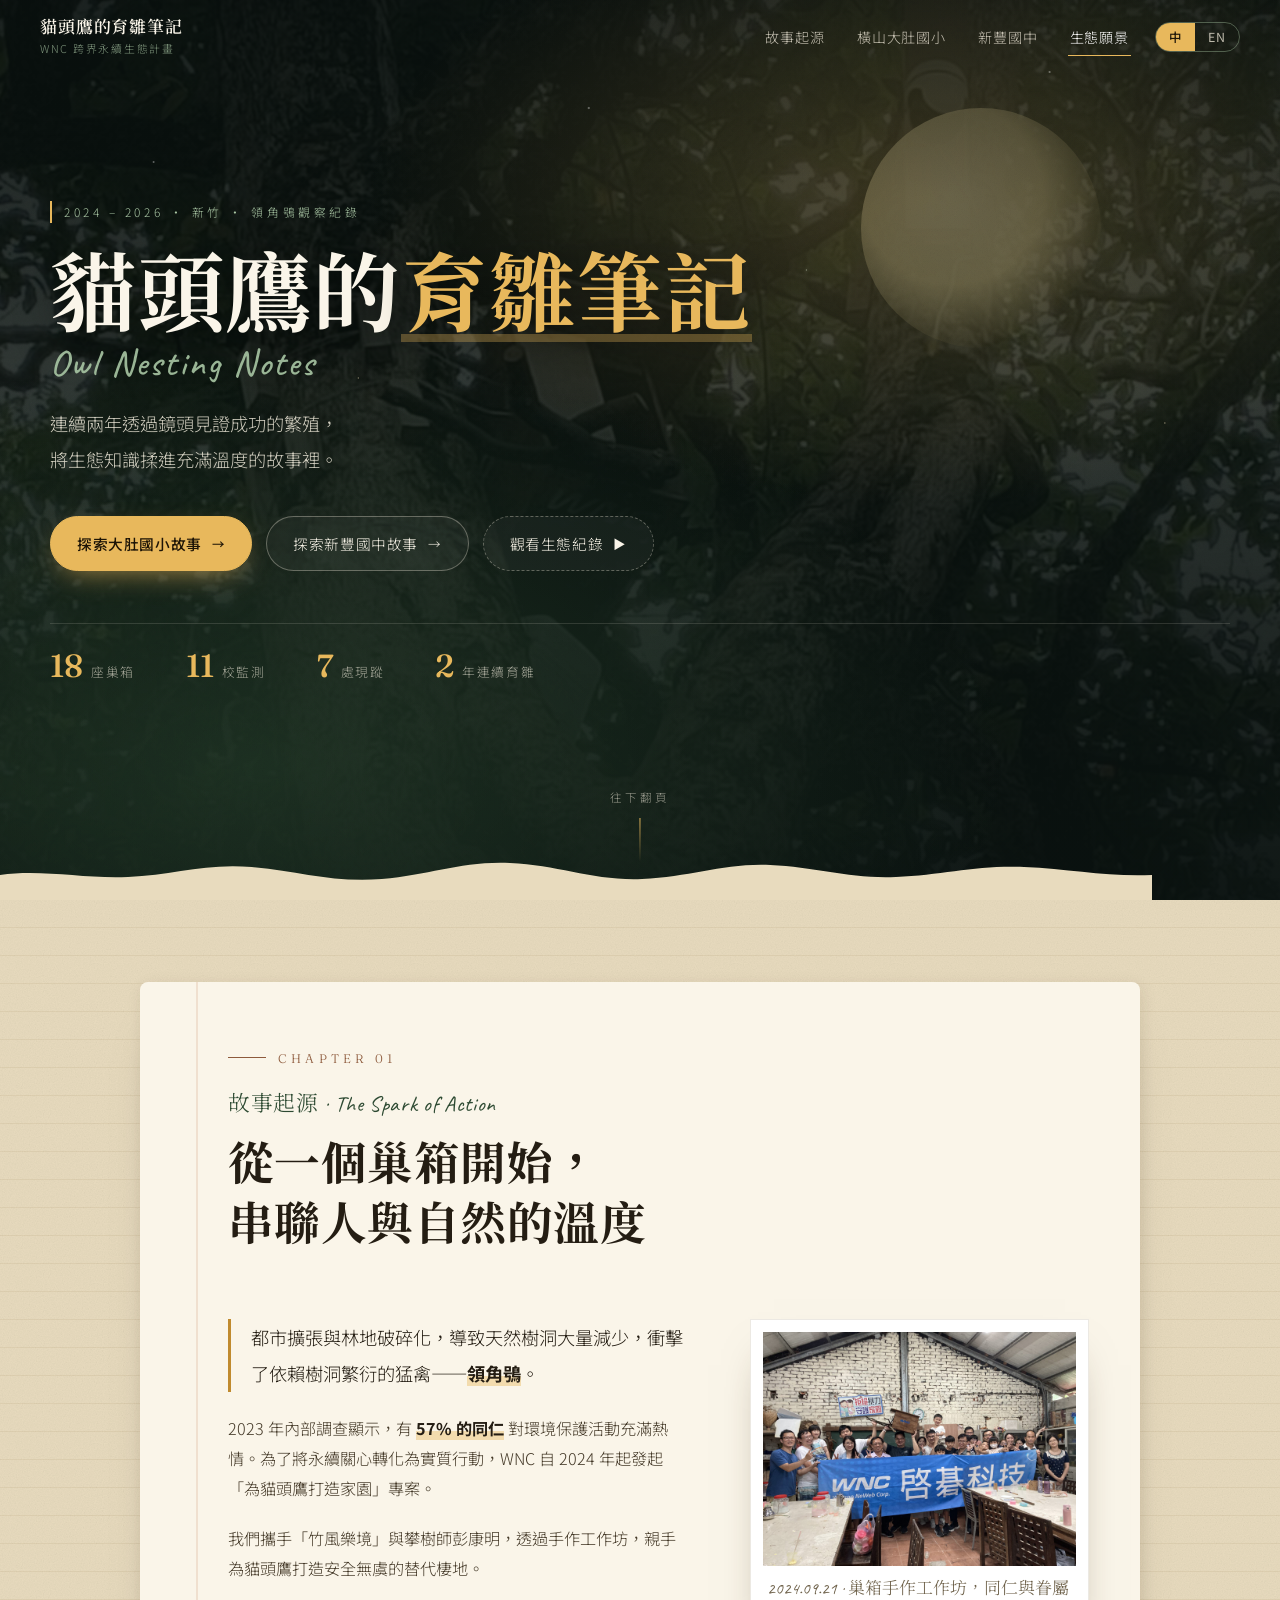
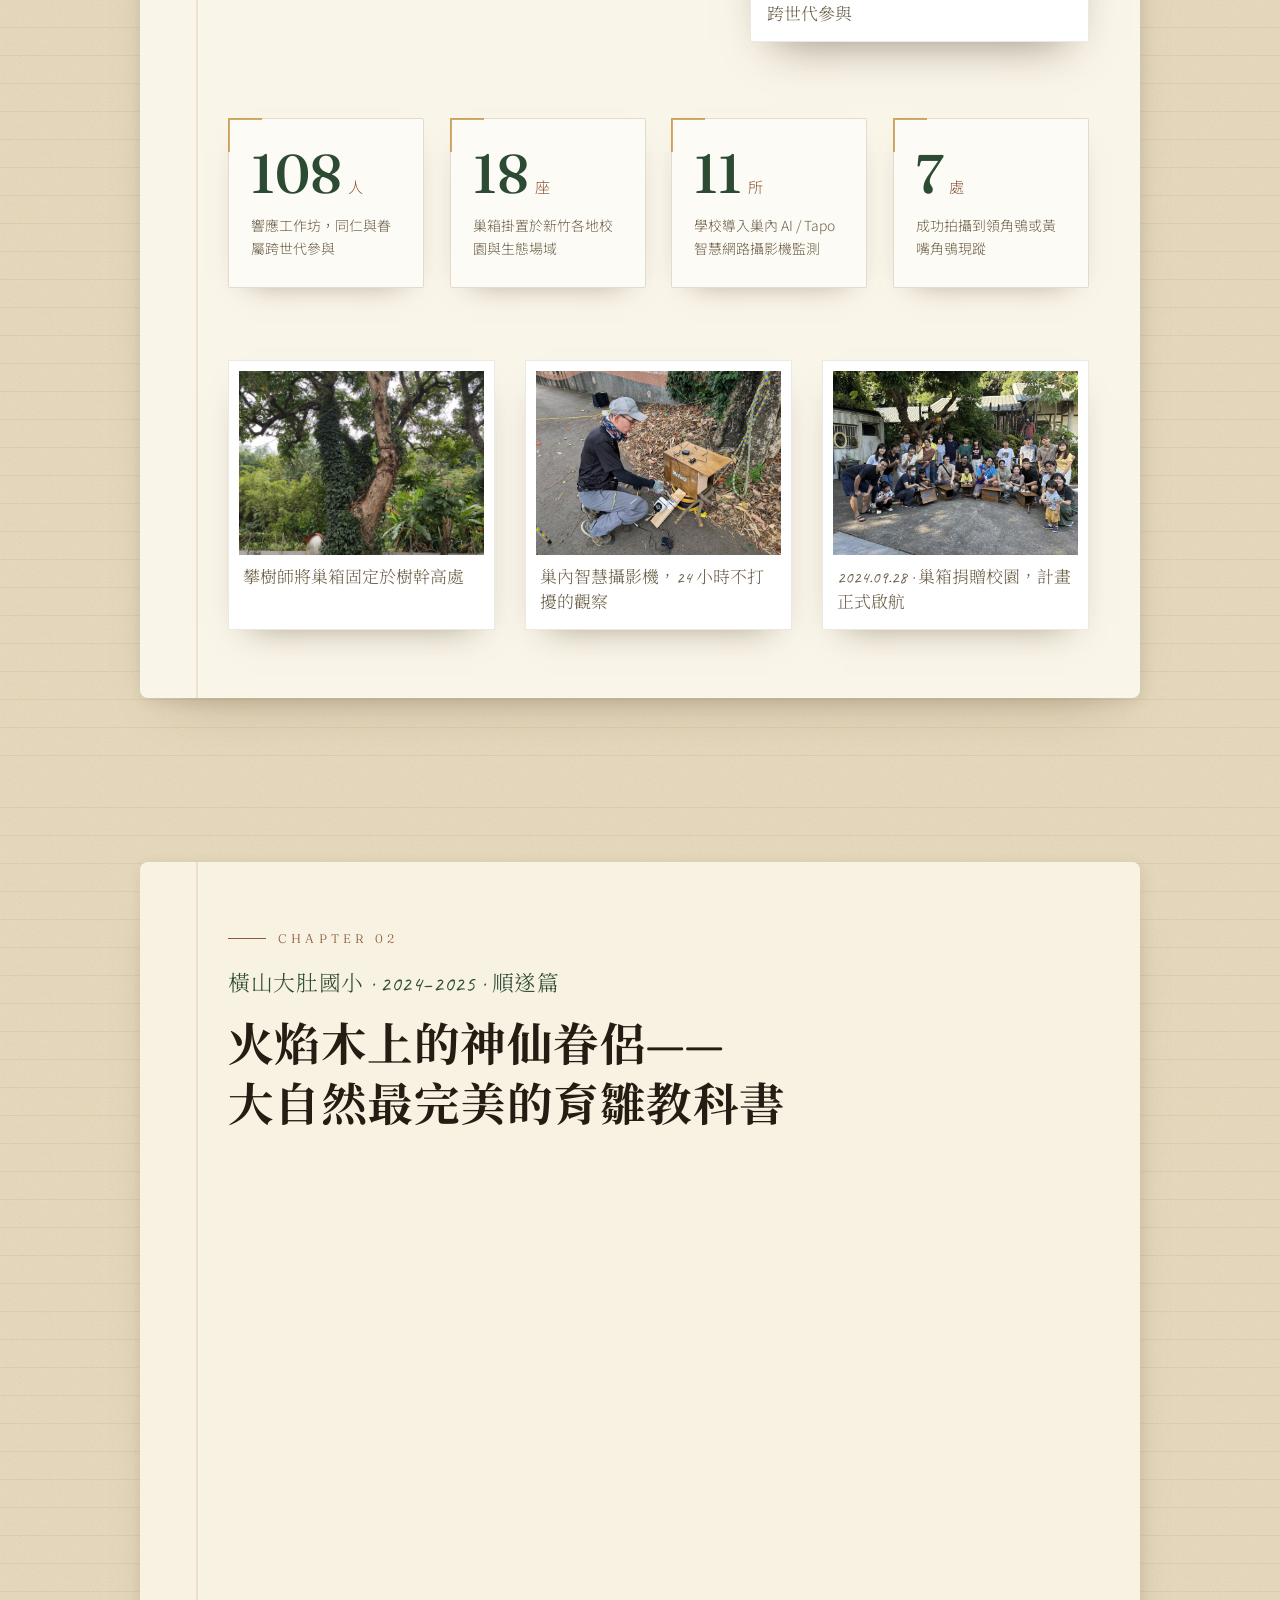
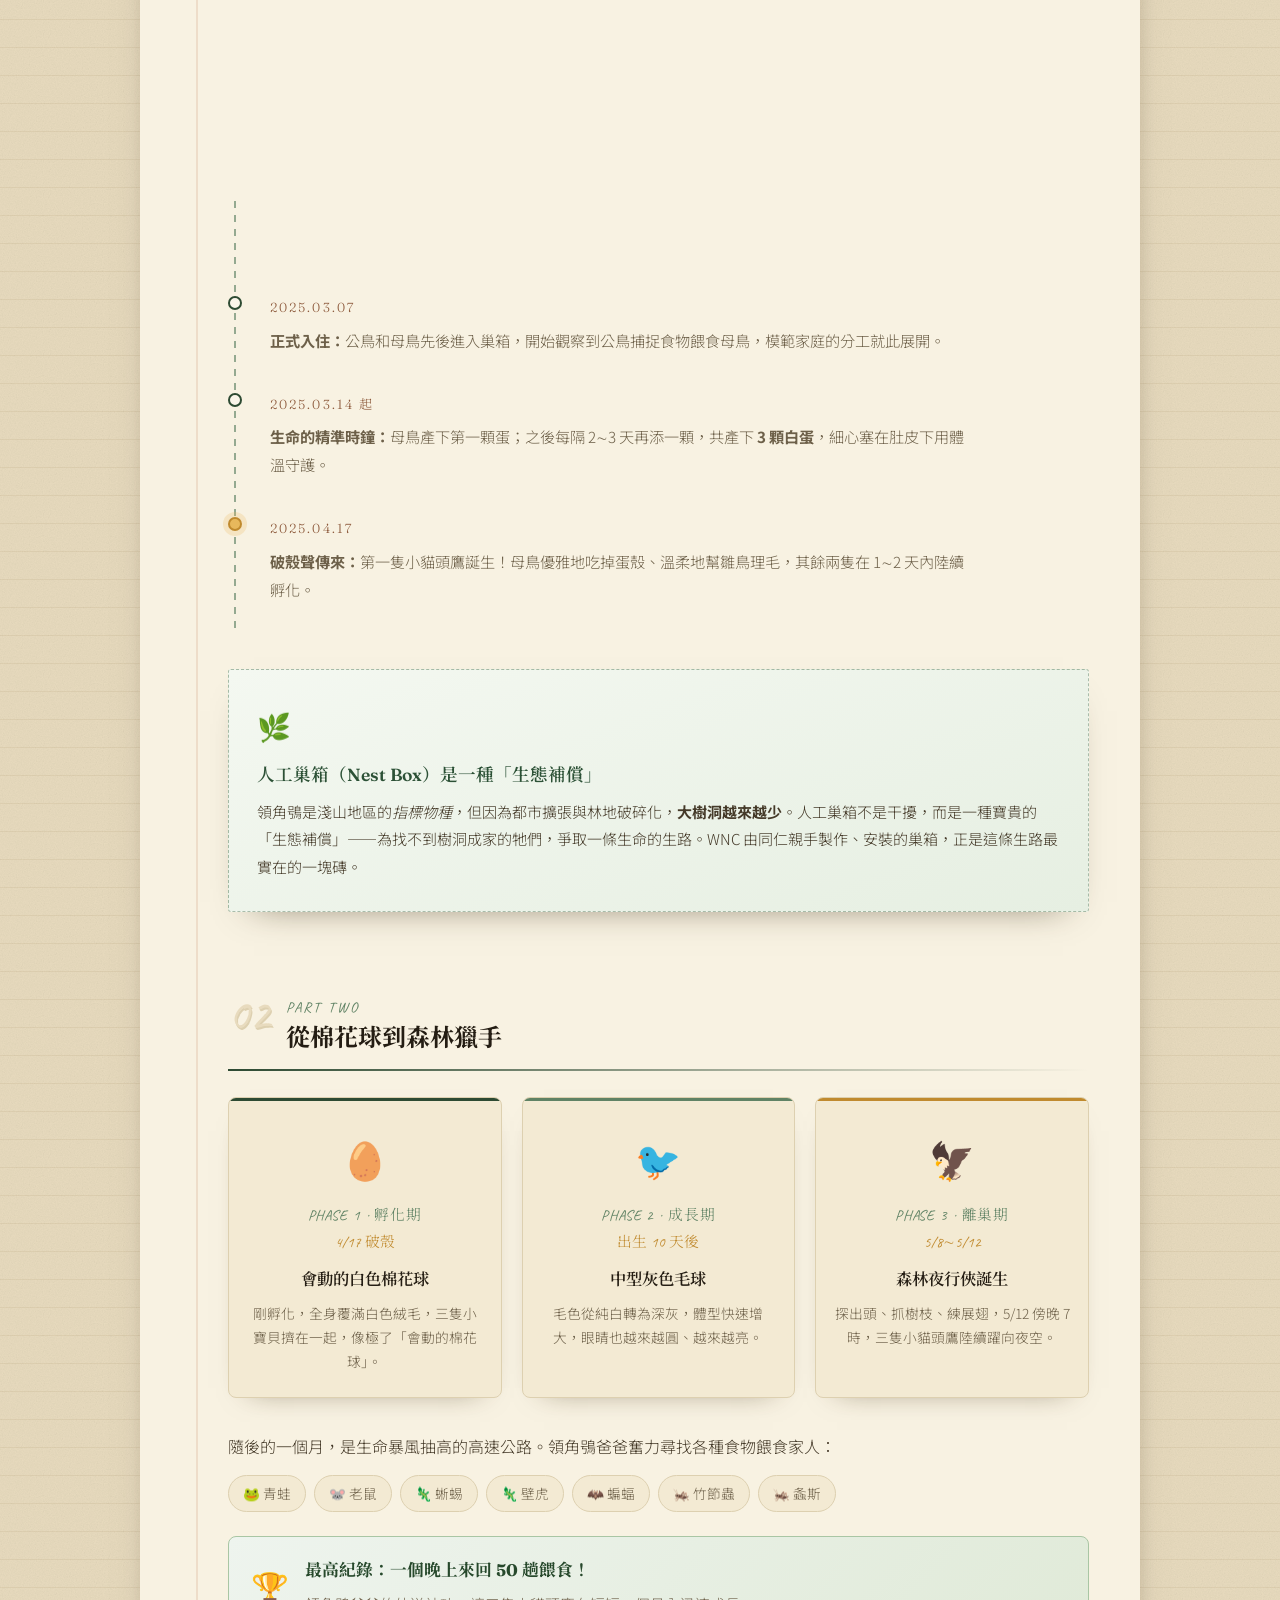
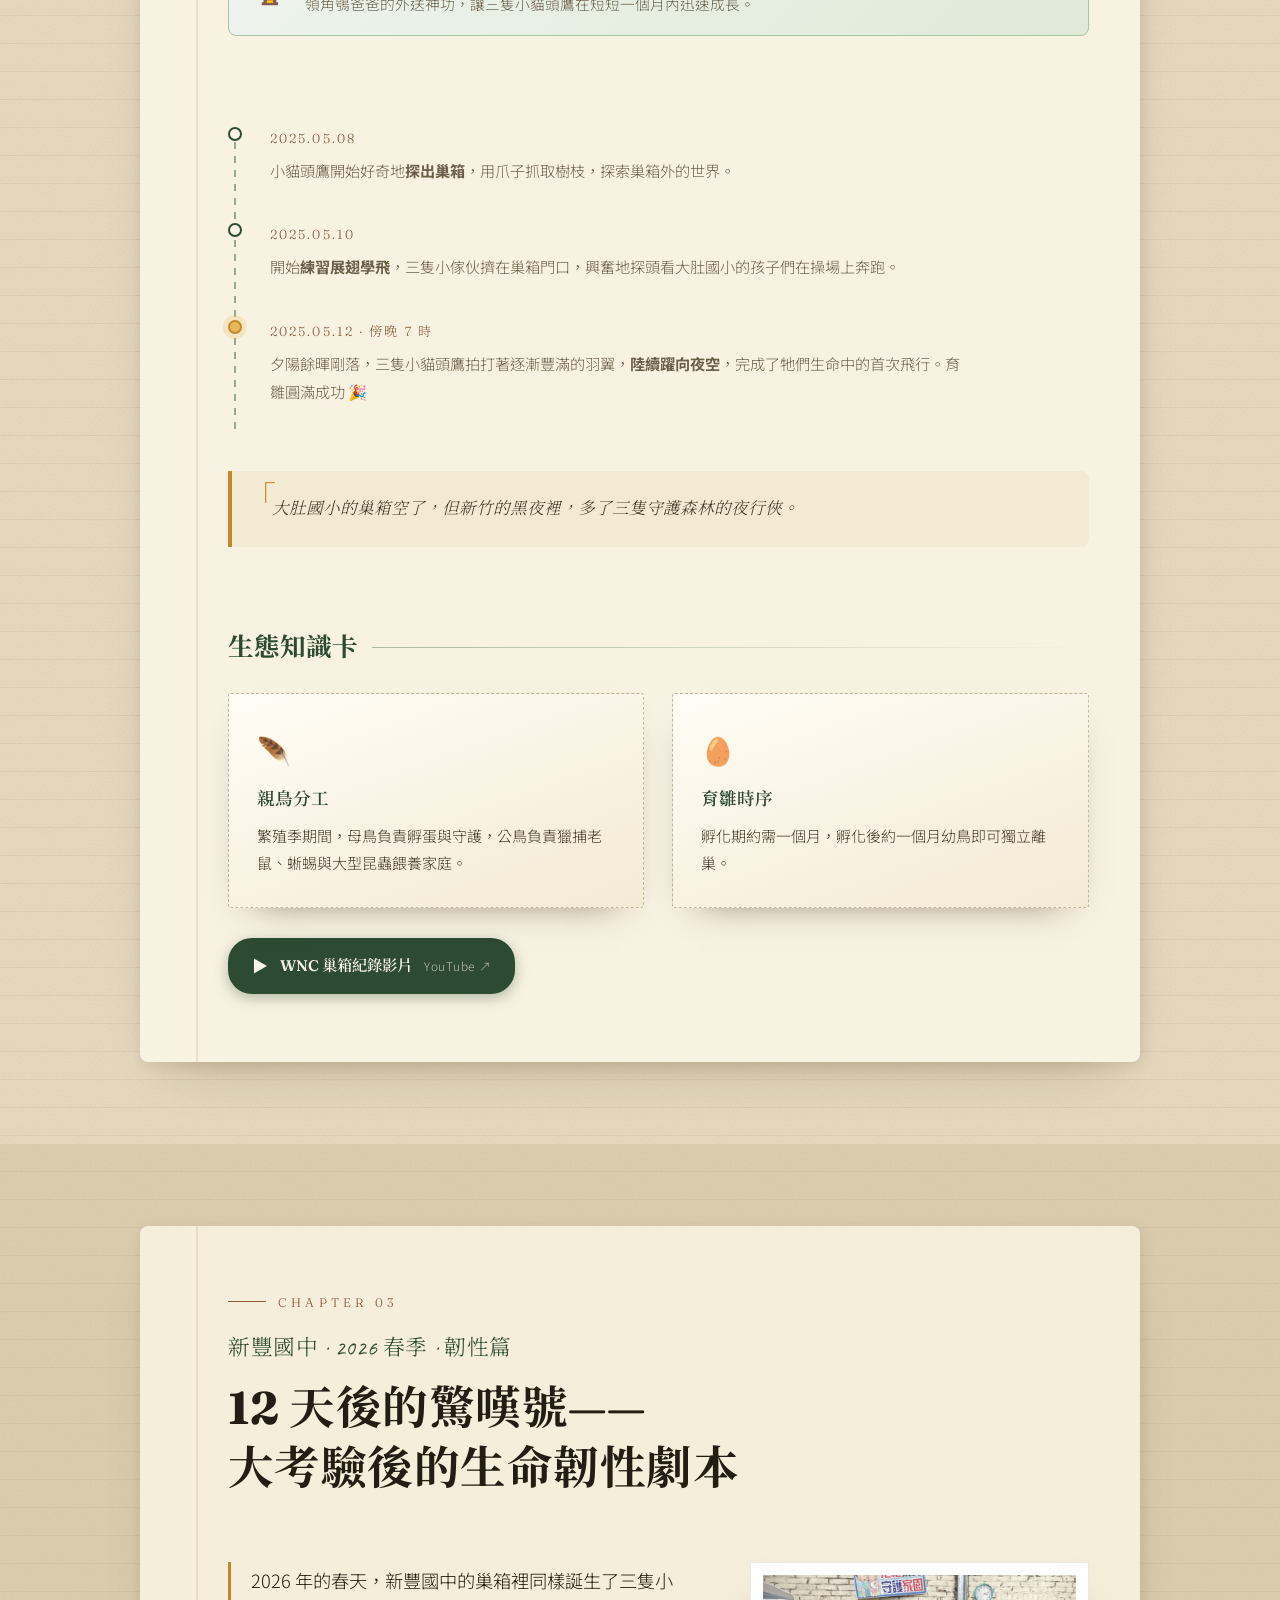
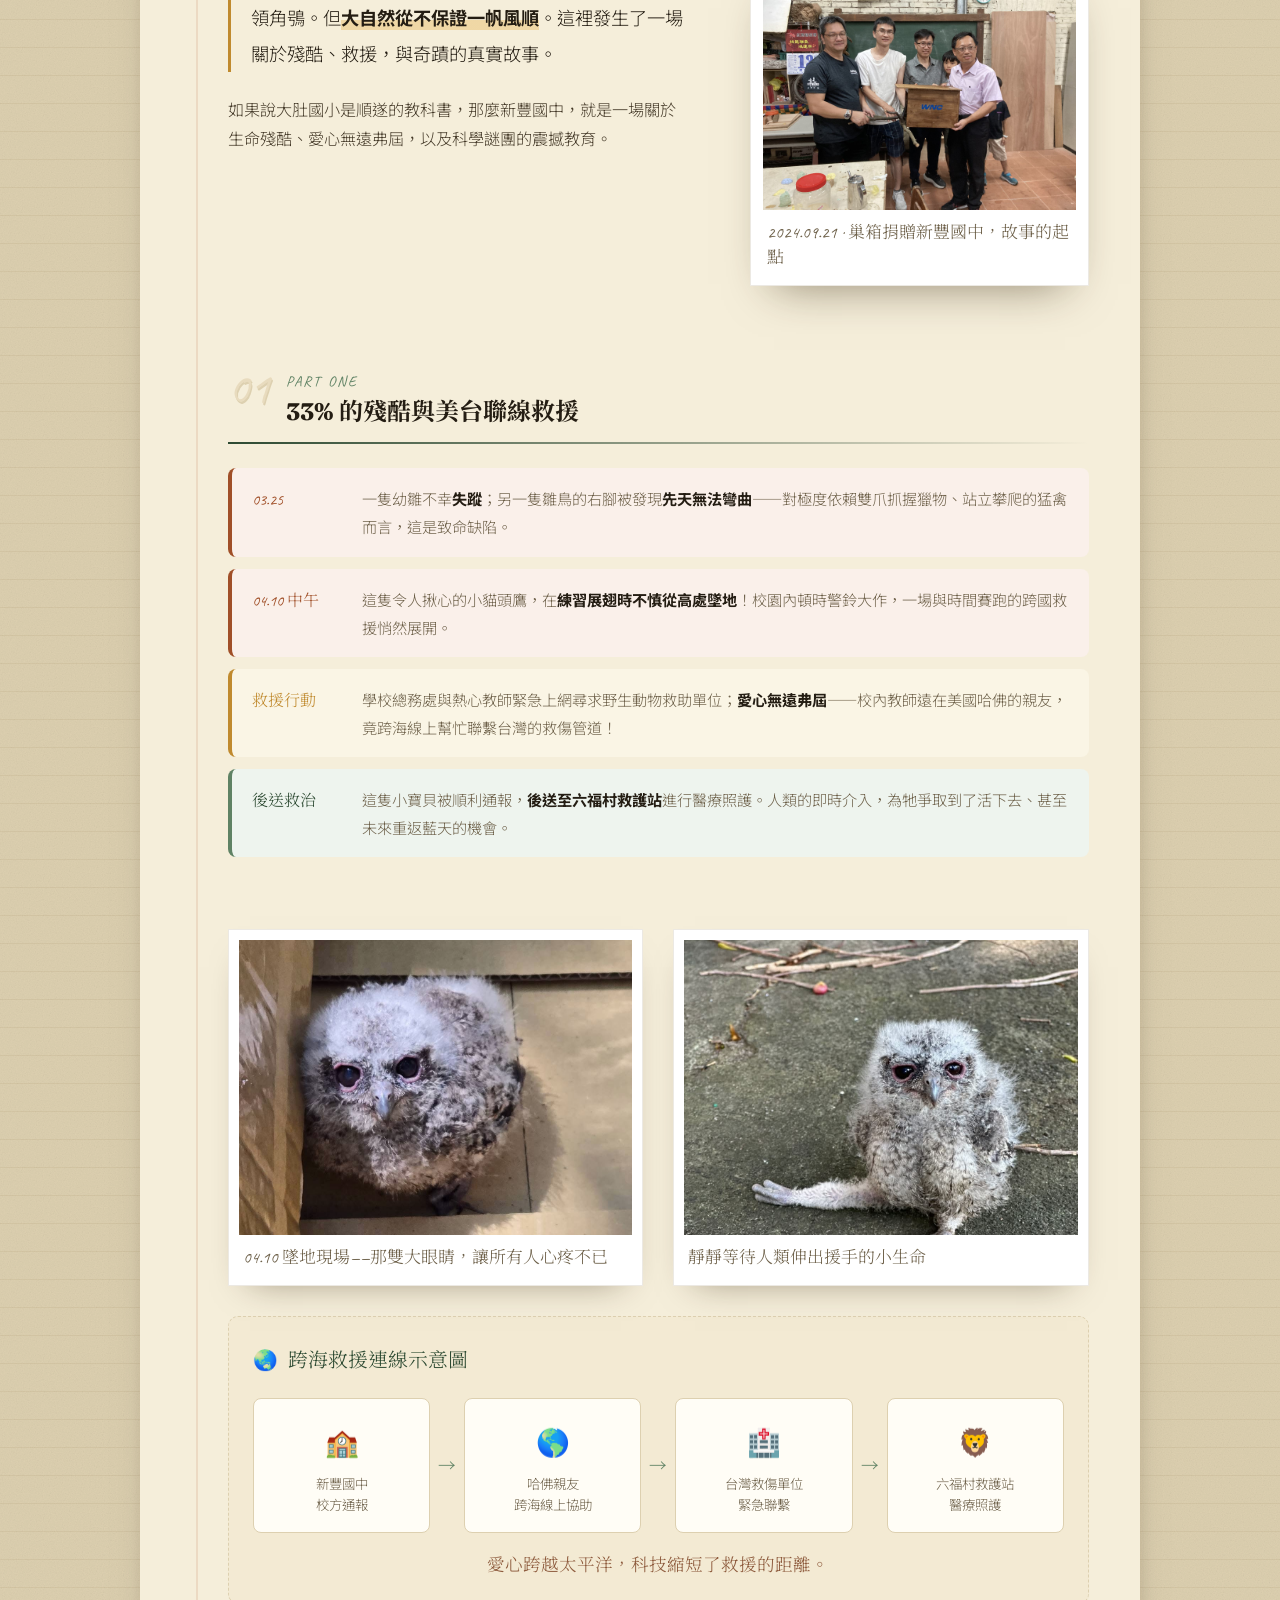
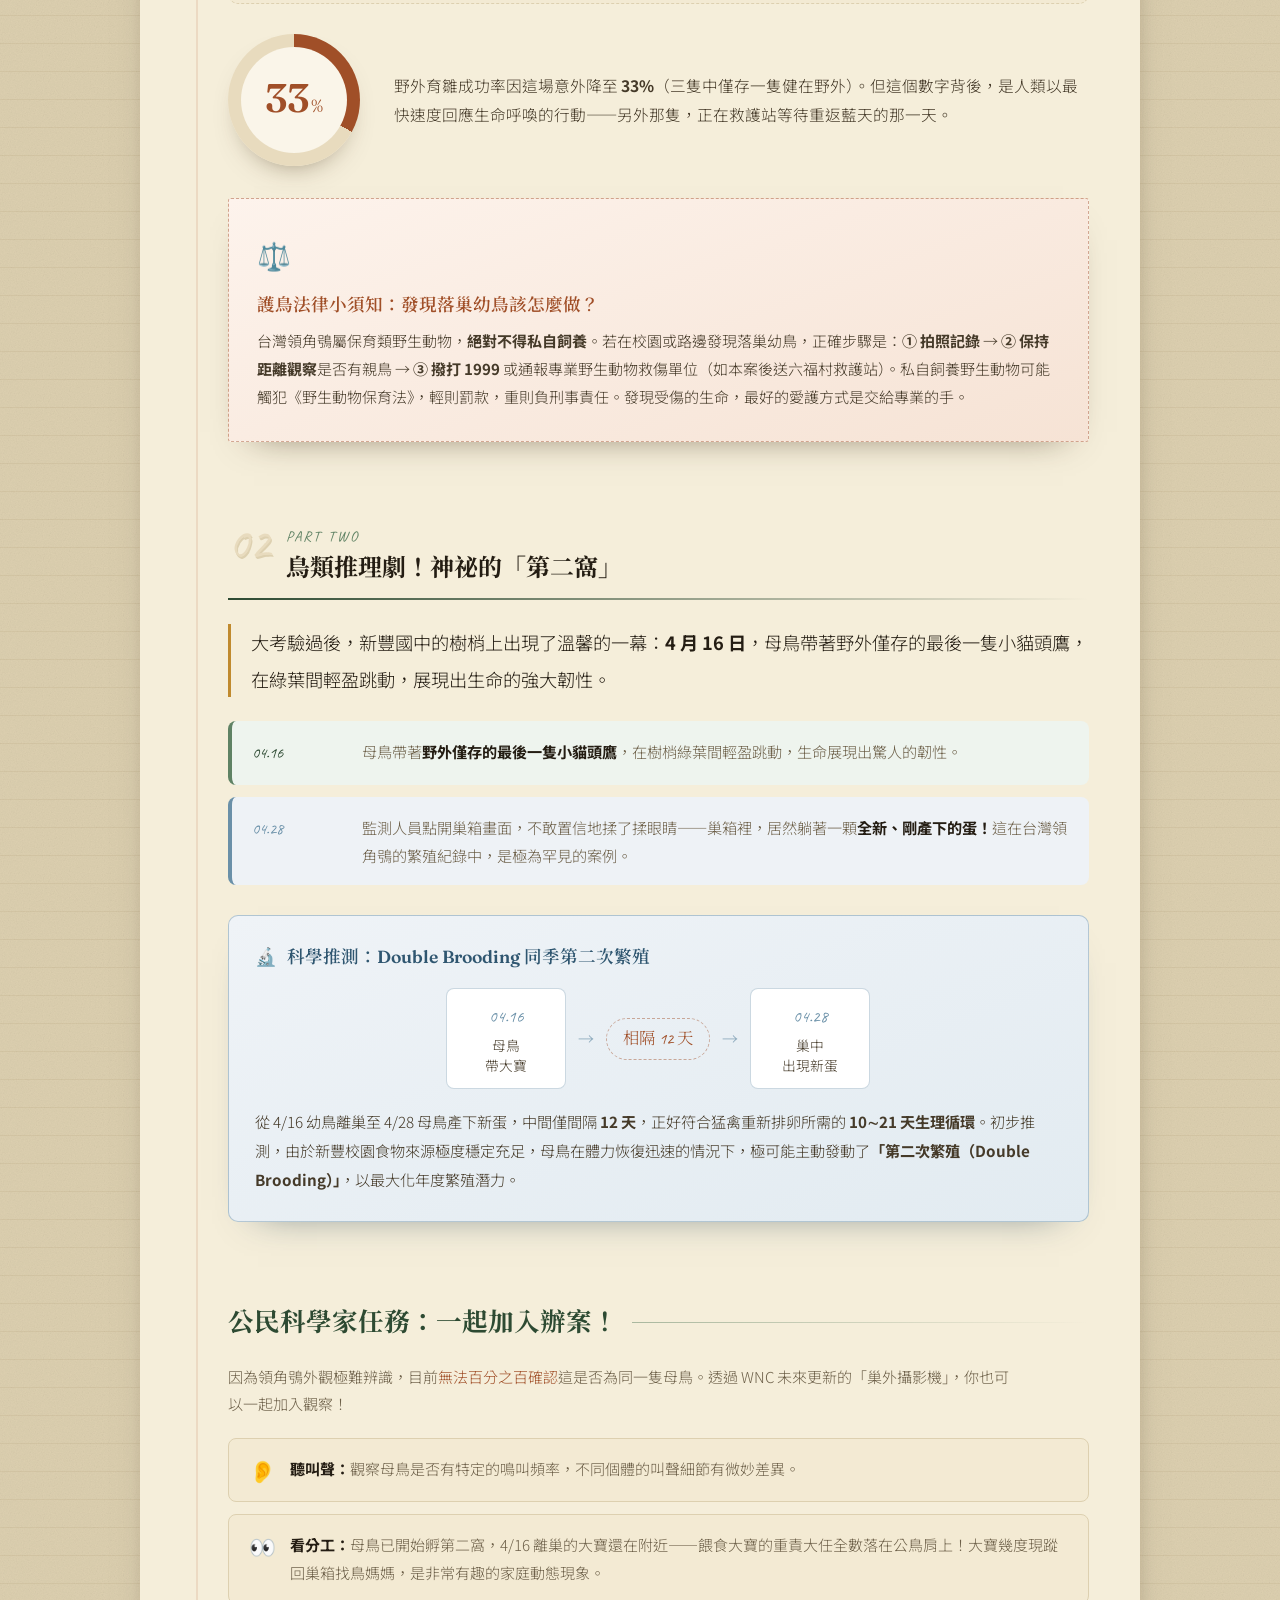
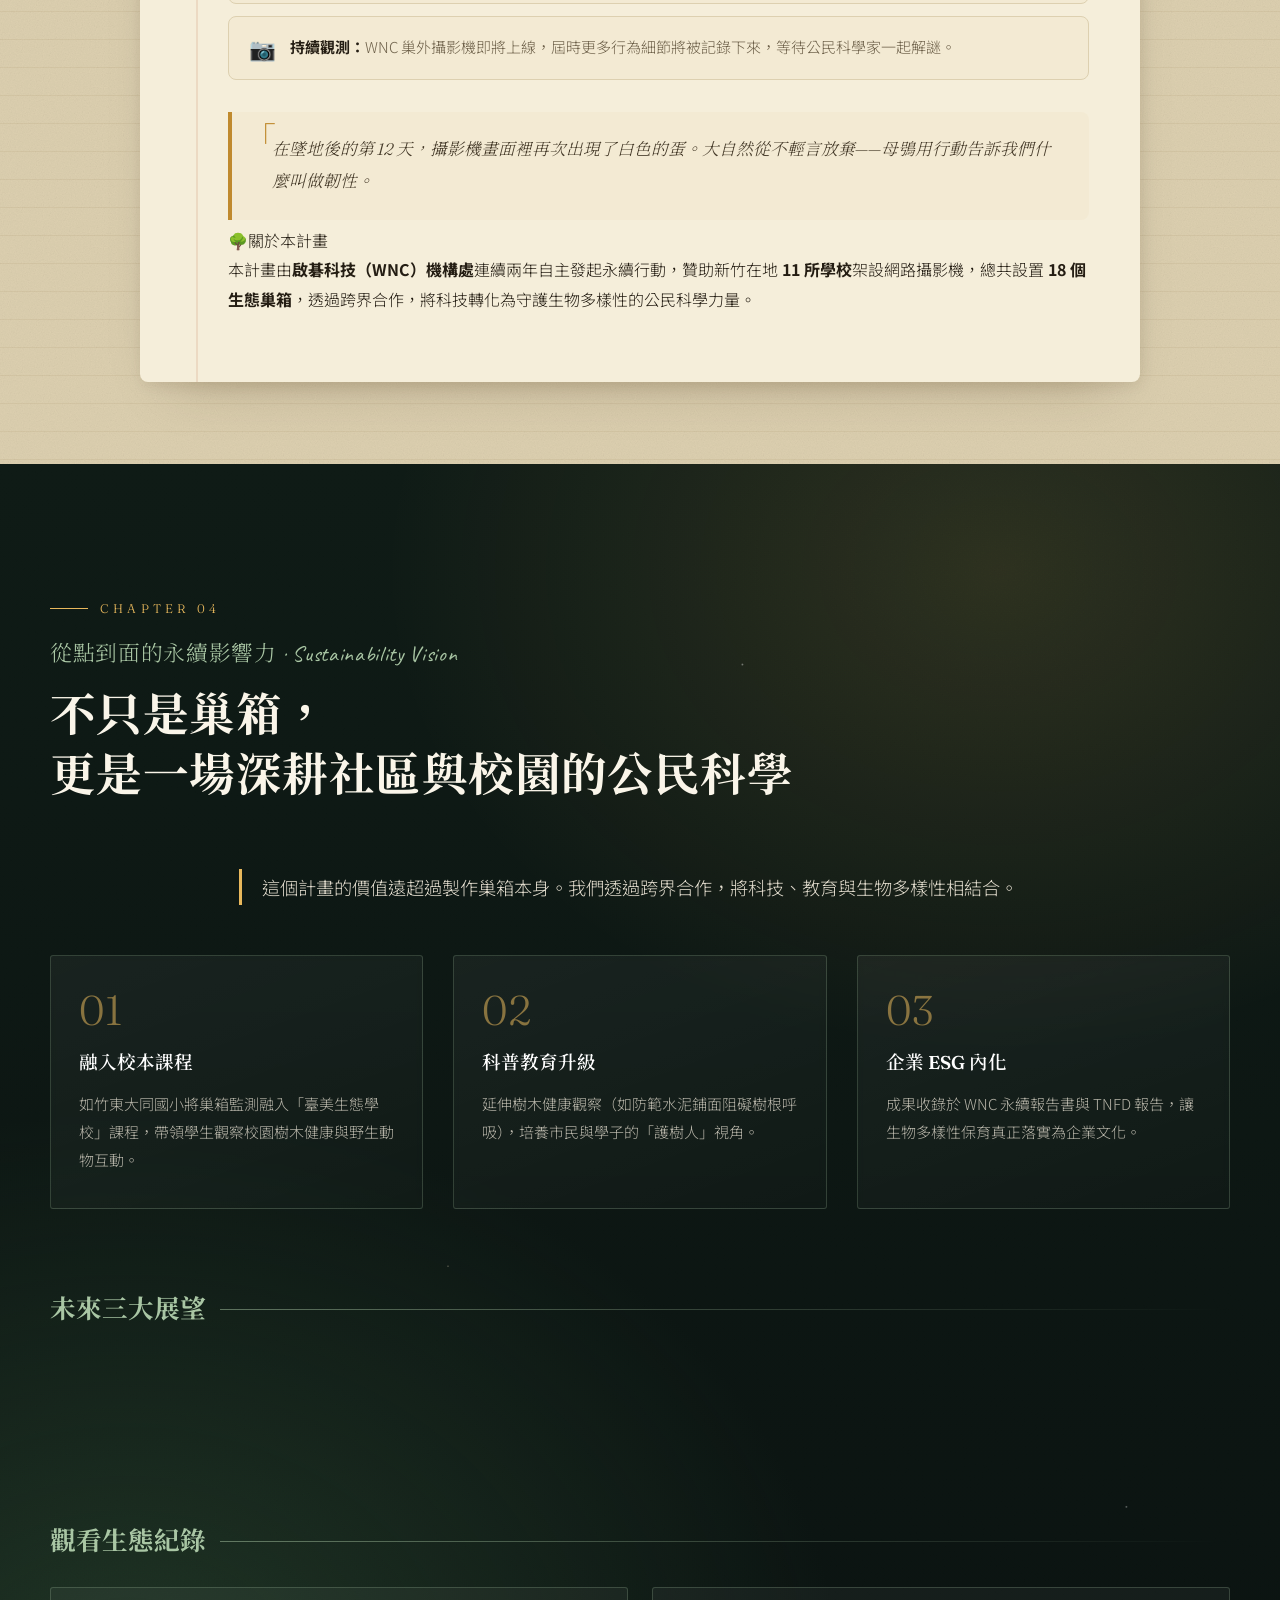
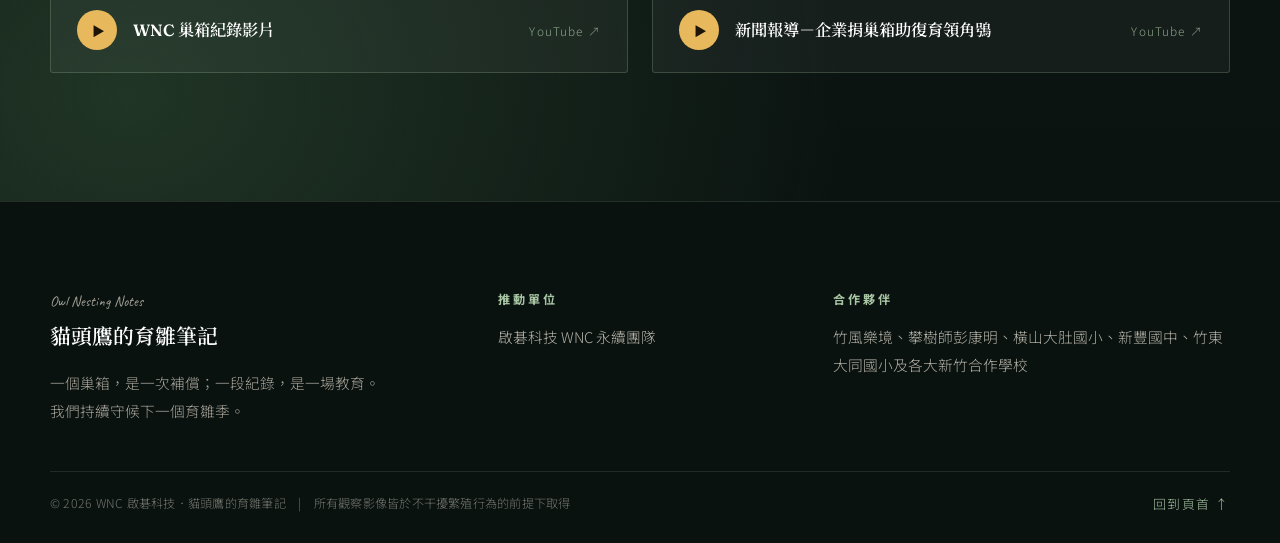
==== commit 3adee696: "Add files via upload" ====
--- a/index.html
+++ b/index.html
@@ -90,7 +90,7 @@
     <div class="ch-body">
       <div class="ch-text">
         <p class="lede reveal" data-i18n="ch1.p1">都市擴張與林地破碎化，導致天然樹洞大量減少，衝擊了依賴樹洞繁衍的猛禽——<strong>領角鴞</strong>。</p>
-        <p class="reveal" data-i18n="ch1.p2">2023 年內部調查顯示，有 <strong>57% 的同仁</strong> 對環境保護活動充滿熱情。為了將永續關心轉化為實質行動，WNC 自 2024 年起發起「為貓頭鷹打造家園」專案。</p>
+        <p class="reveal" data-i18n="ch1.p2">2023 年內部調查顯示，<strong>啟碁科技機構暨工業設計處</strong>有 <strong>57% 的同仁</strong>對環境保護活動充滿熱情。為了將永續關心轉化為實質行動，WNC <strong>機構處</strong>自 2024 年起發起「為貓頭鷹打造家園」專案。</p>
         <p class="reveal" data-i18n="ch1.p3">我們攜手「竹風樂境」與攀樹師彭康明，透過手作工作坊，親手為貓頭鷹打造安全無虞的替代棲地。</p>
       </div>
 
@@ -377,6 +377,11 @@
     </div>
 
     <blockquote class="quote reveal" data-i18n="ch3.quote">在墜地後的第 12 天，攝影機畫面裡再次出現了白色的蛋。大自然從不輕言放棄——母鴞用行動告訴我們什麼叫做韌性。</blockquote>
+
+    <aside class="about-box reveal">
+      <p class="ab-label"><span>🌳</span><span data-i18n="ch3.aboutT">關於本計畫</span></p>
+      <p class="ab-text" data-i18n="ch3.aboutD">本計畫由<strong>啟碁科技（WNC）機構處</strong>連續兩年自主發起永續行動，贊助新竹在地 <strong>11 所學校</strong>架設網路攝影機，總共設置 <strong>18 個生態巢箱</strong>，透過跨界合作，將科技轉化為守護生物多樣性的公民科學力量。</p>
+    </aside>
   </div>
 </section>
 
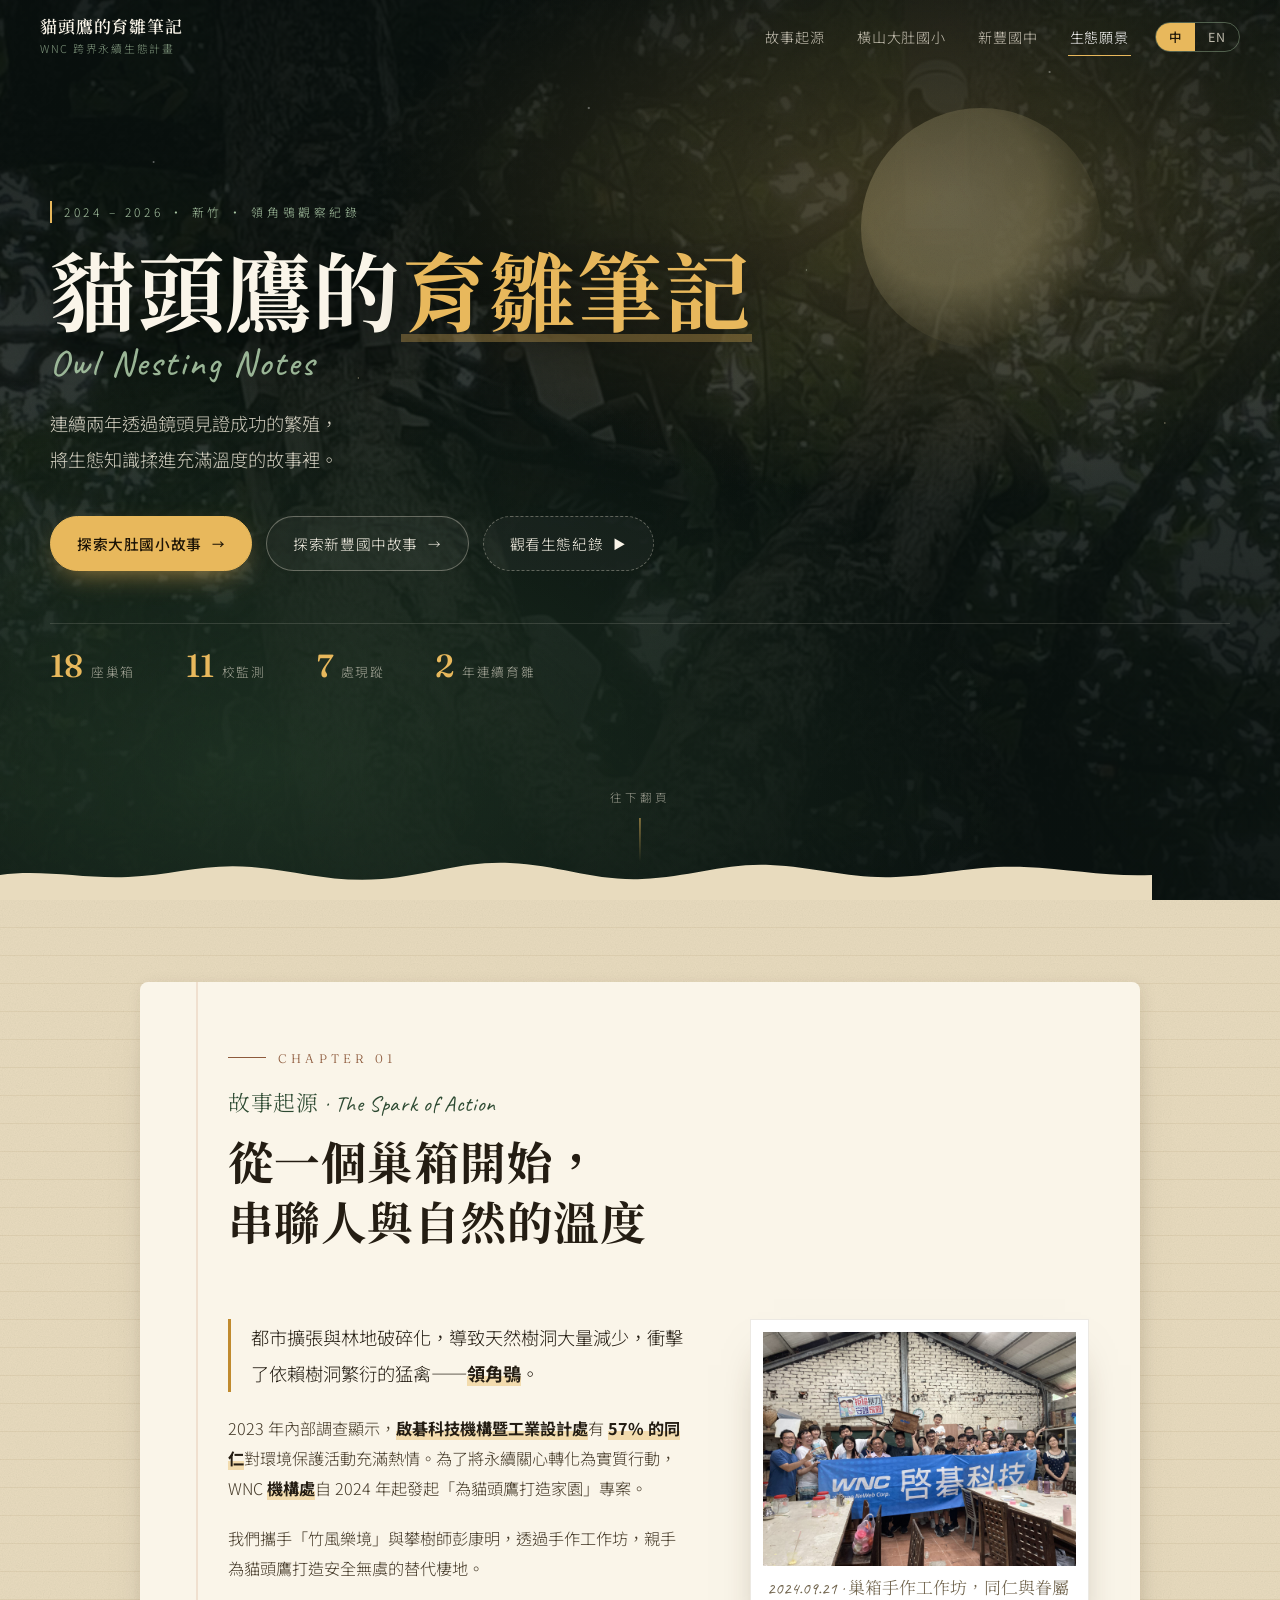
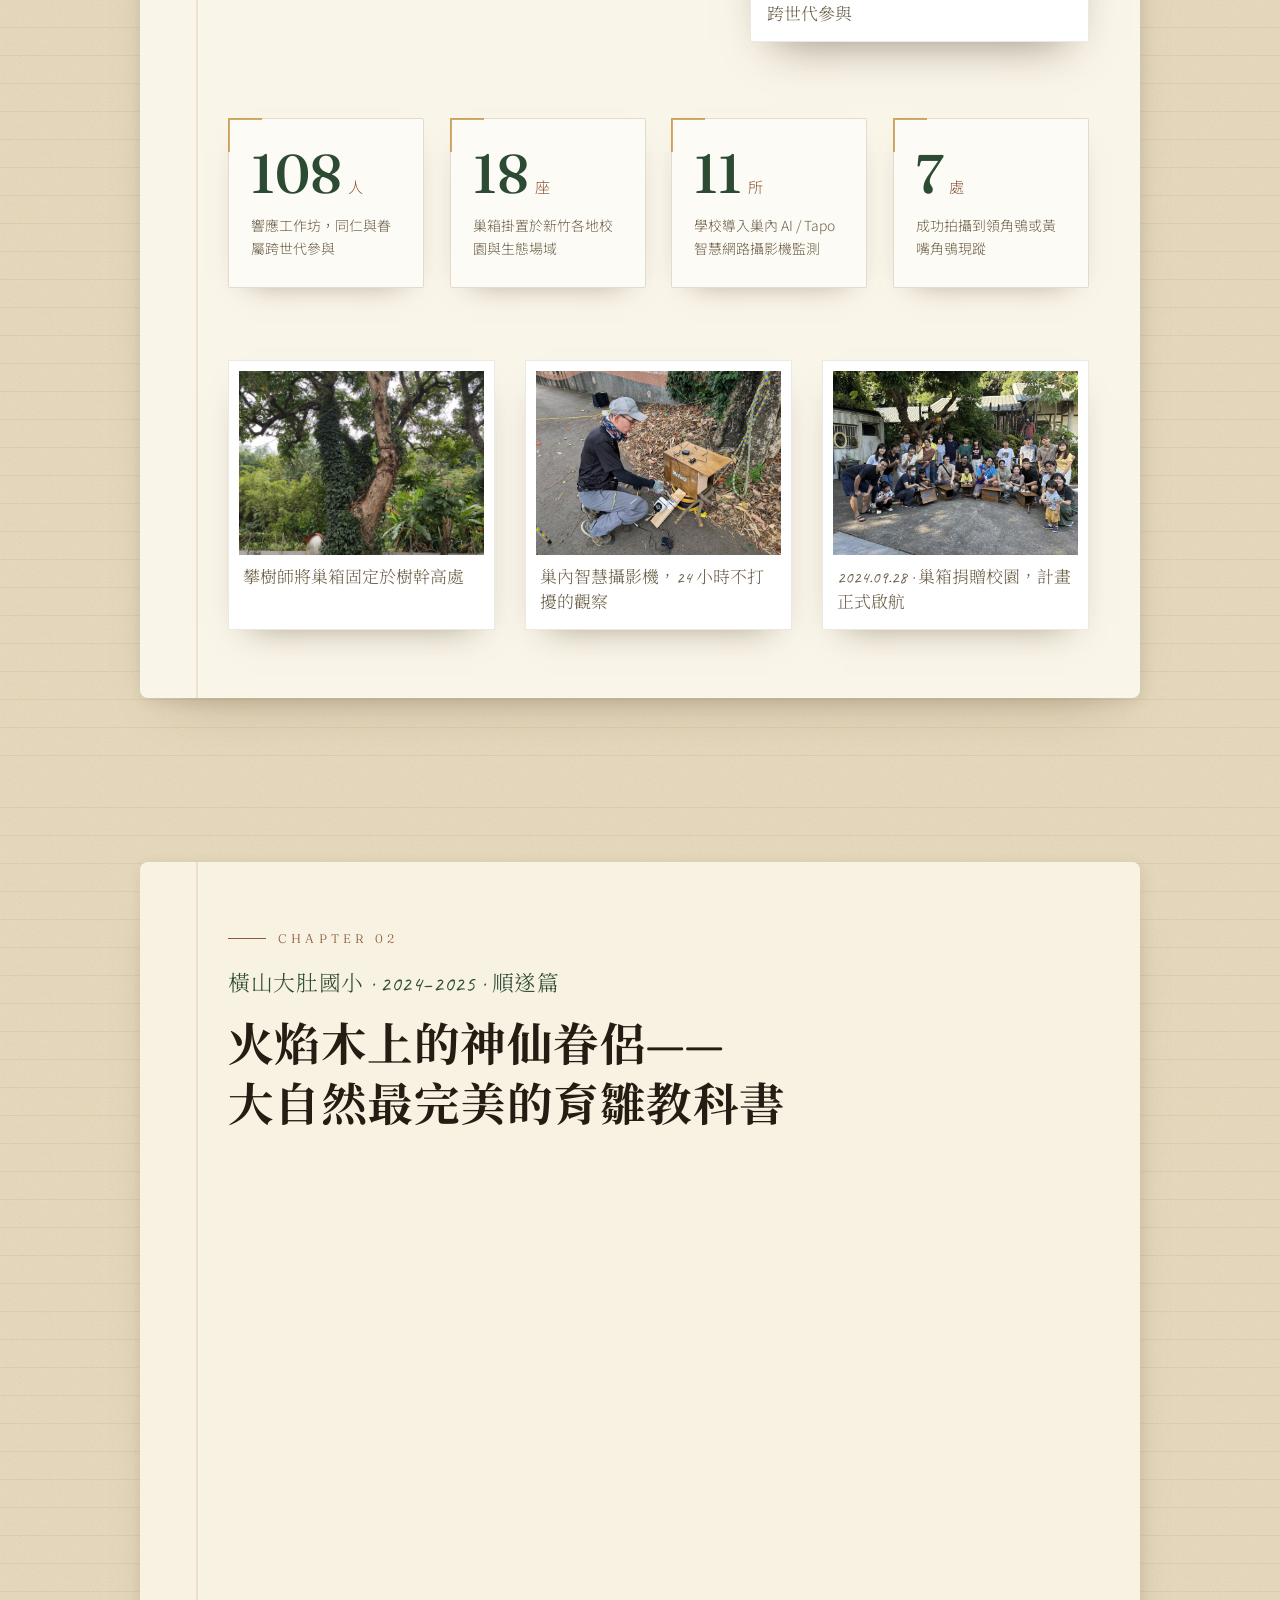
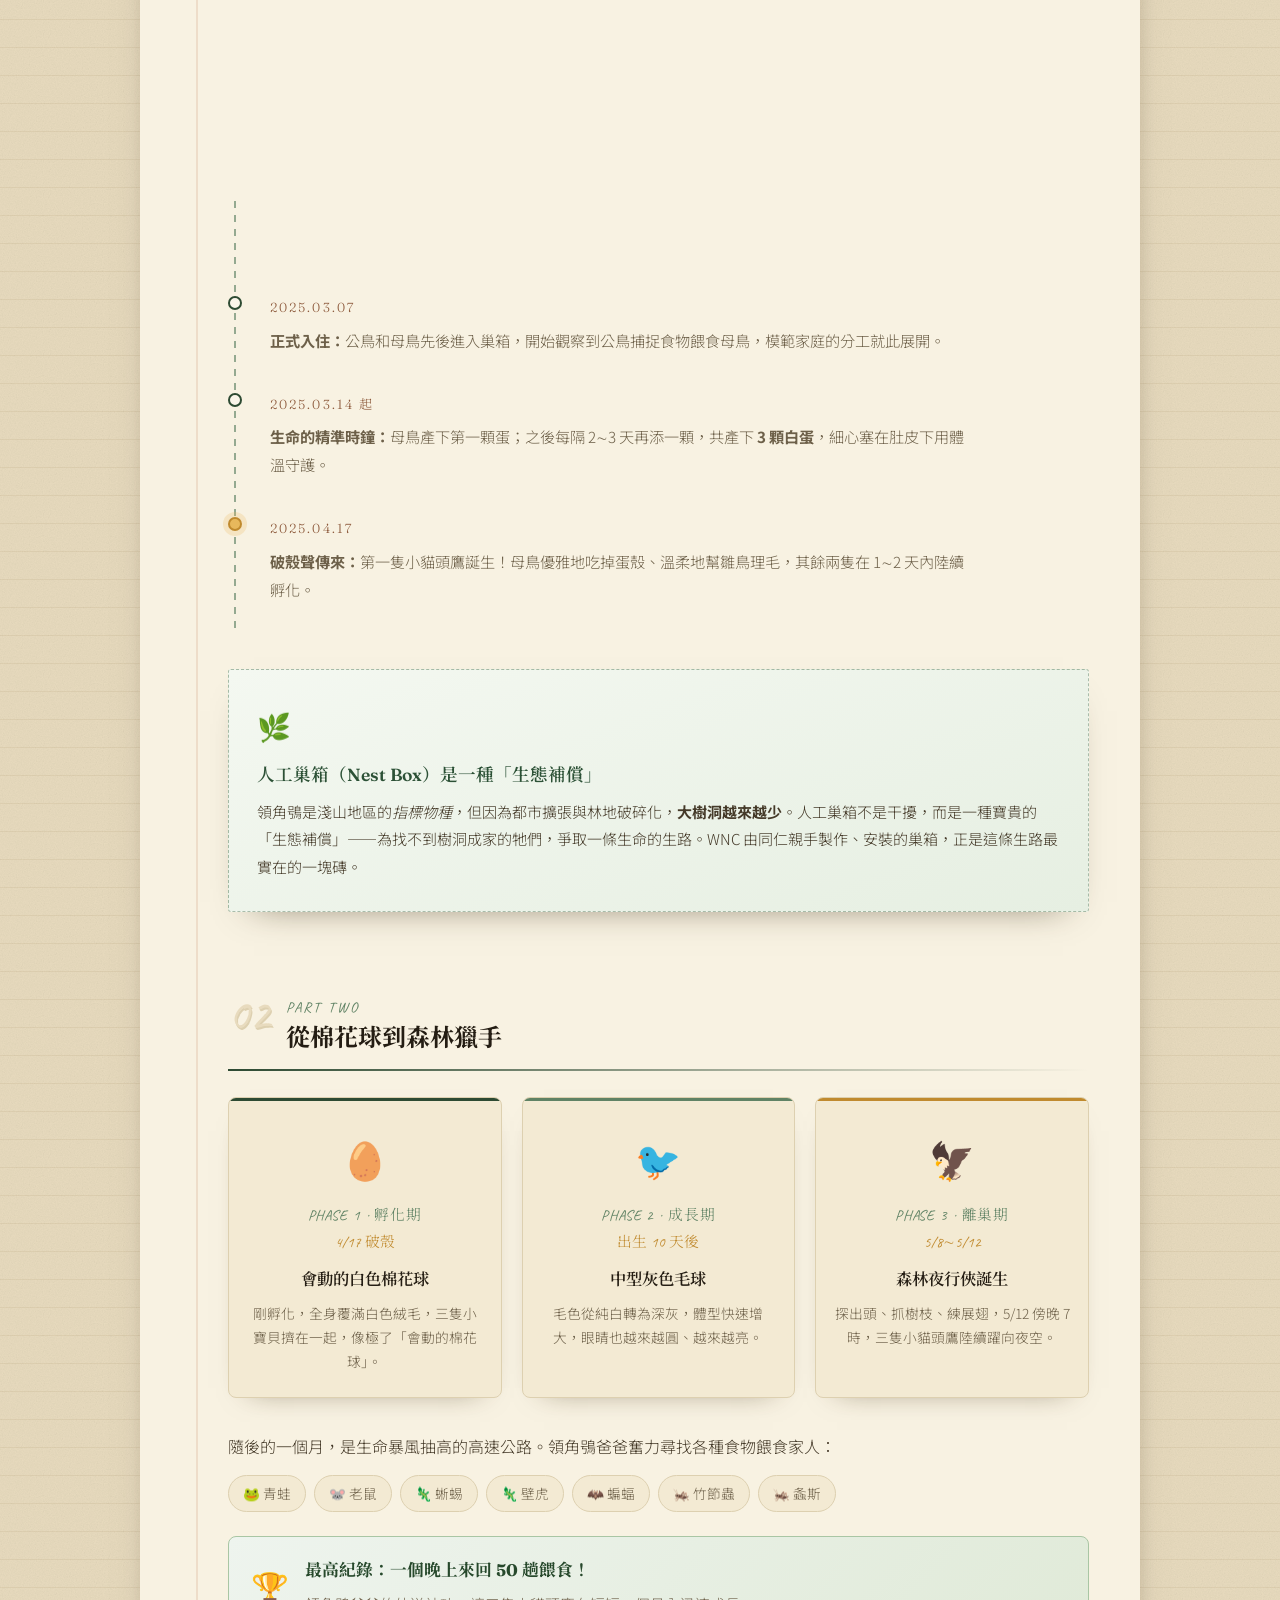
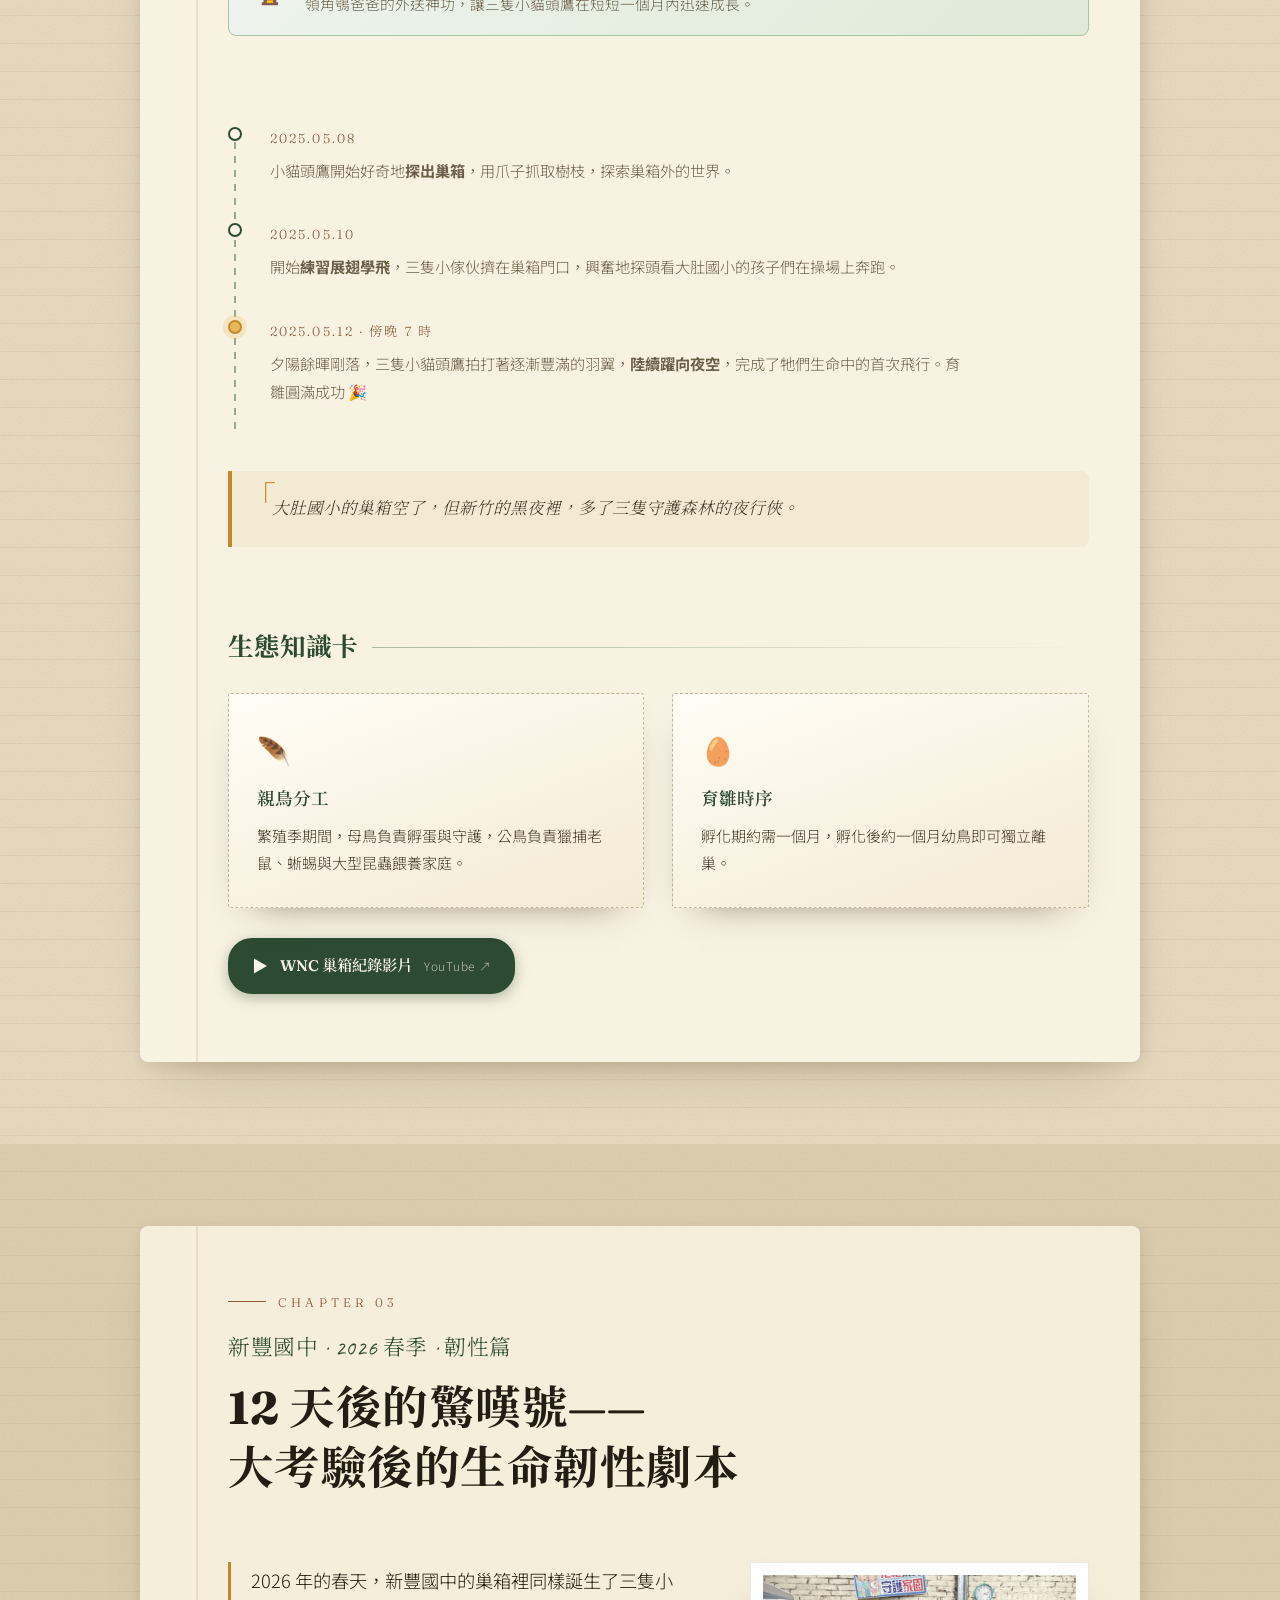
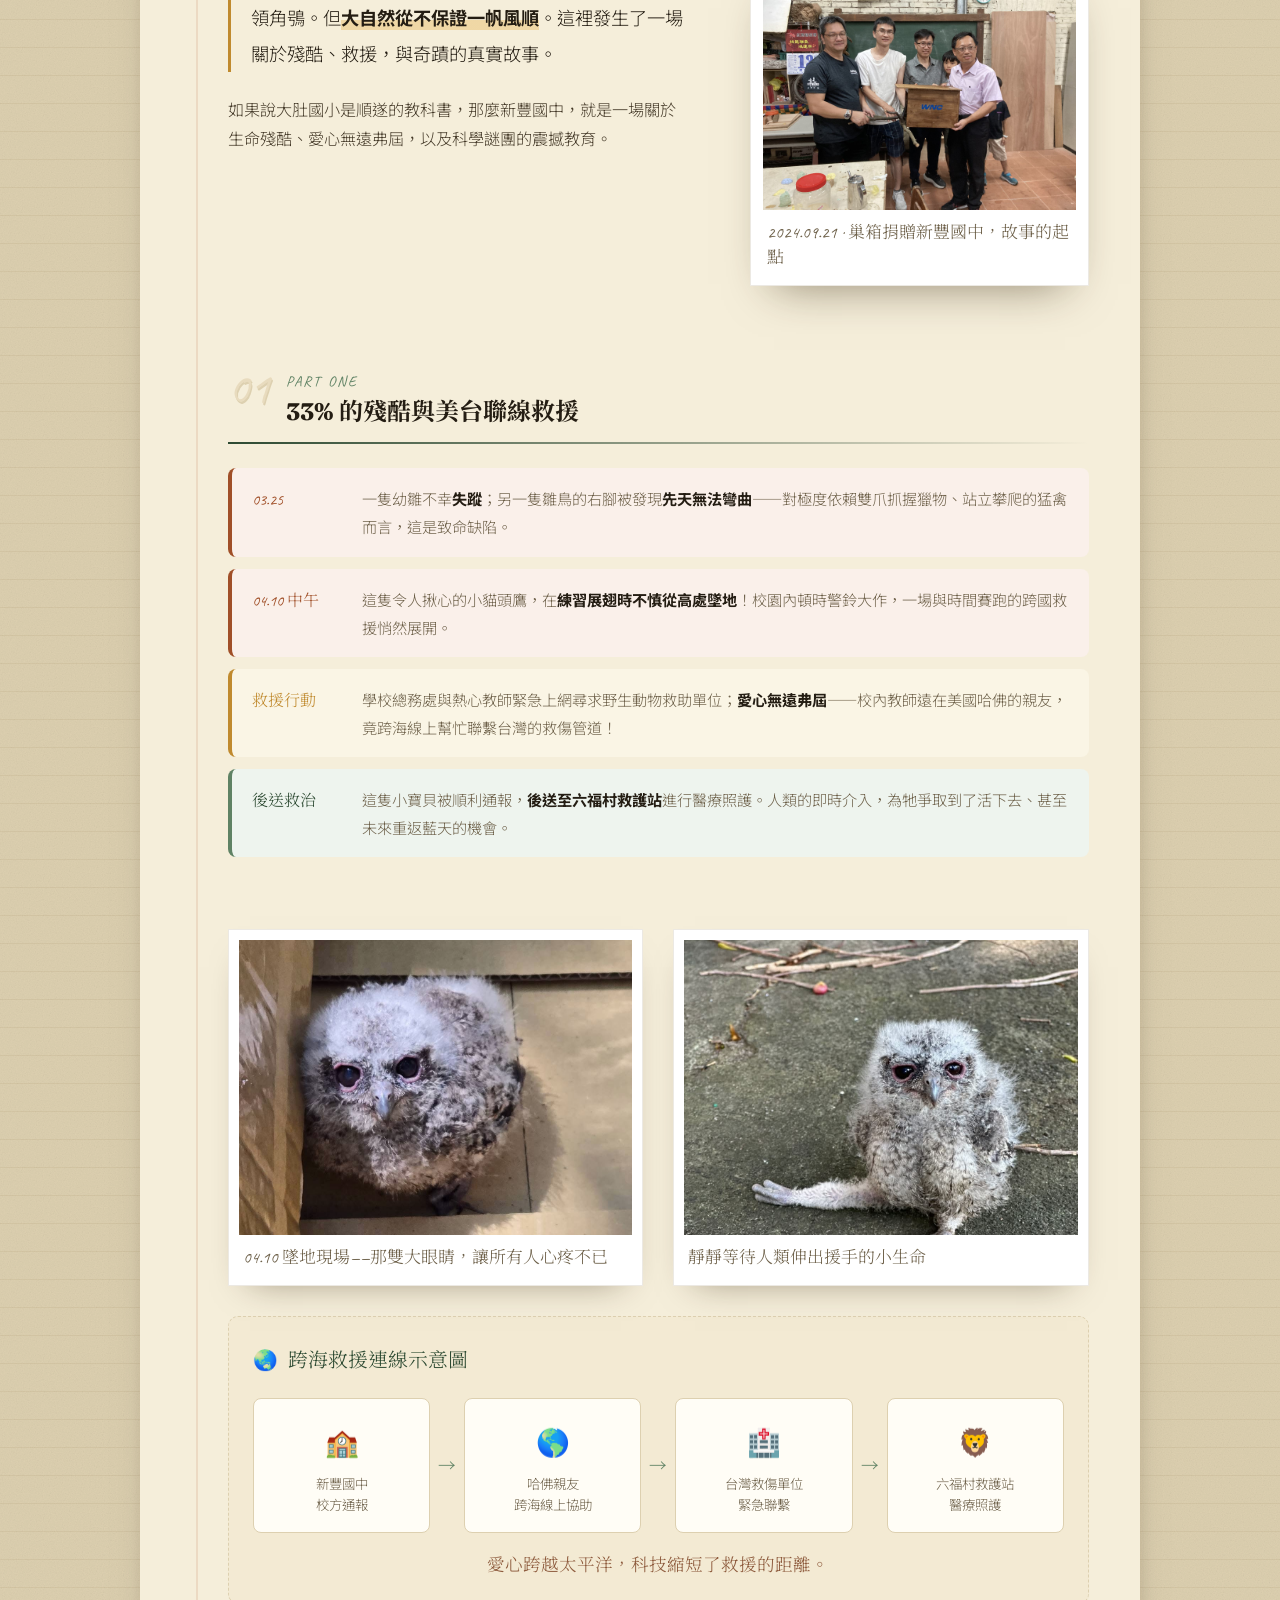
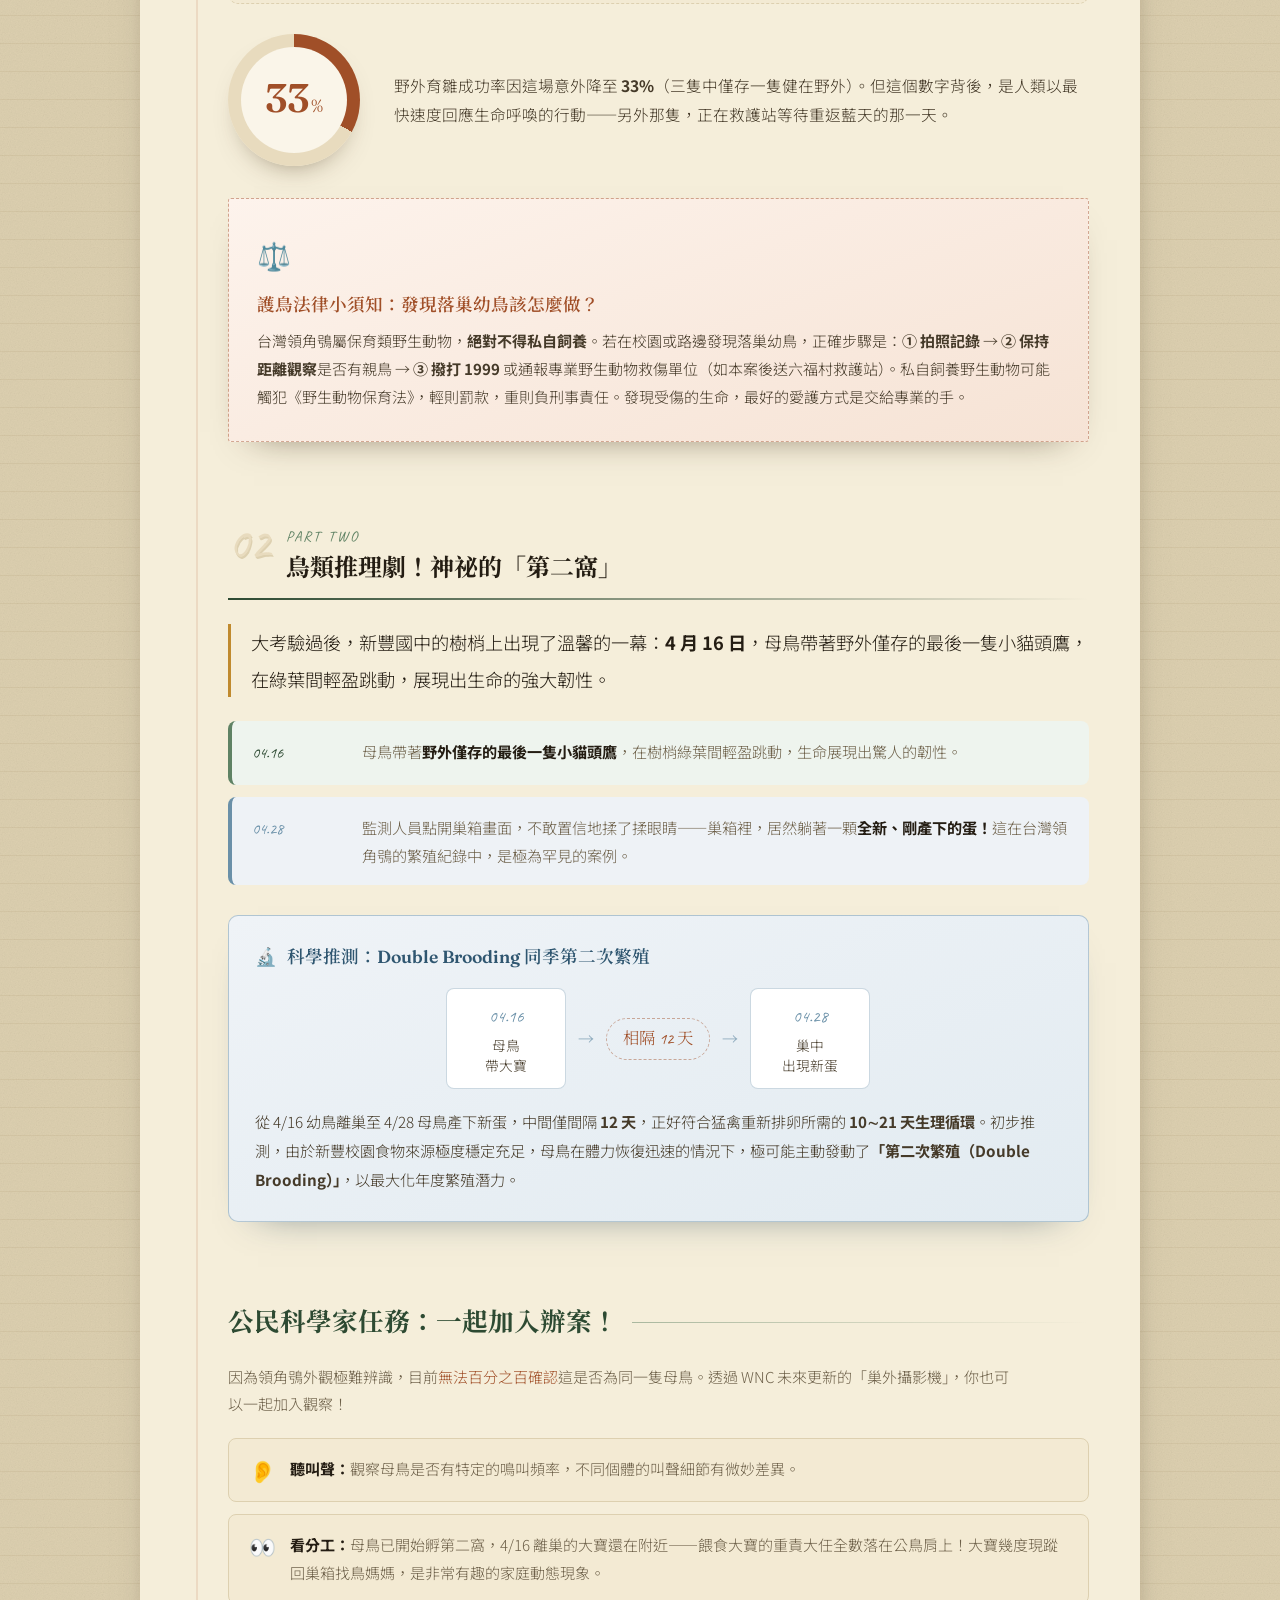
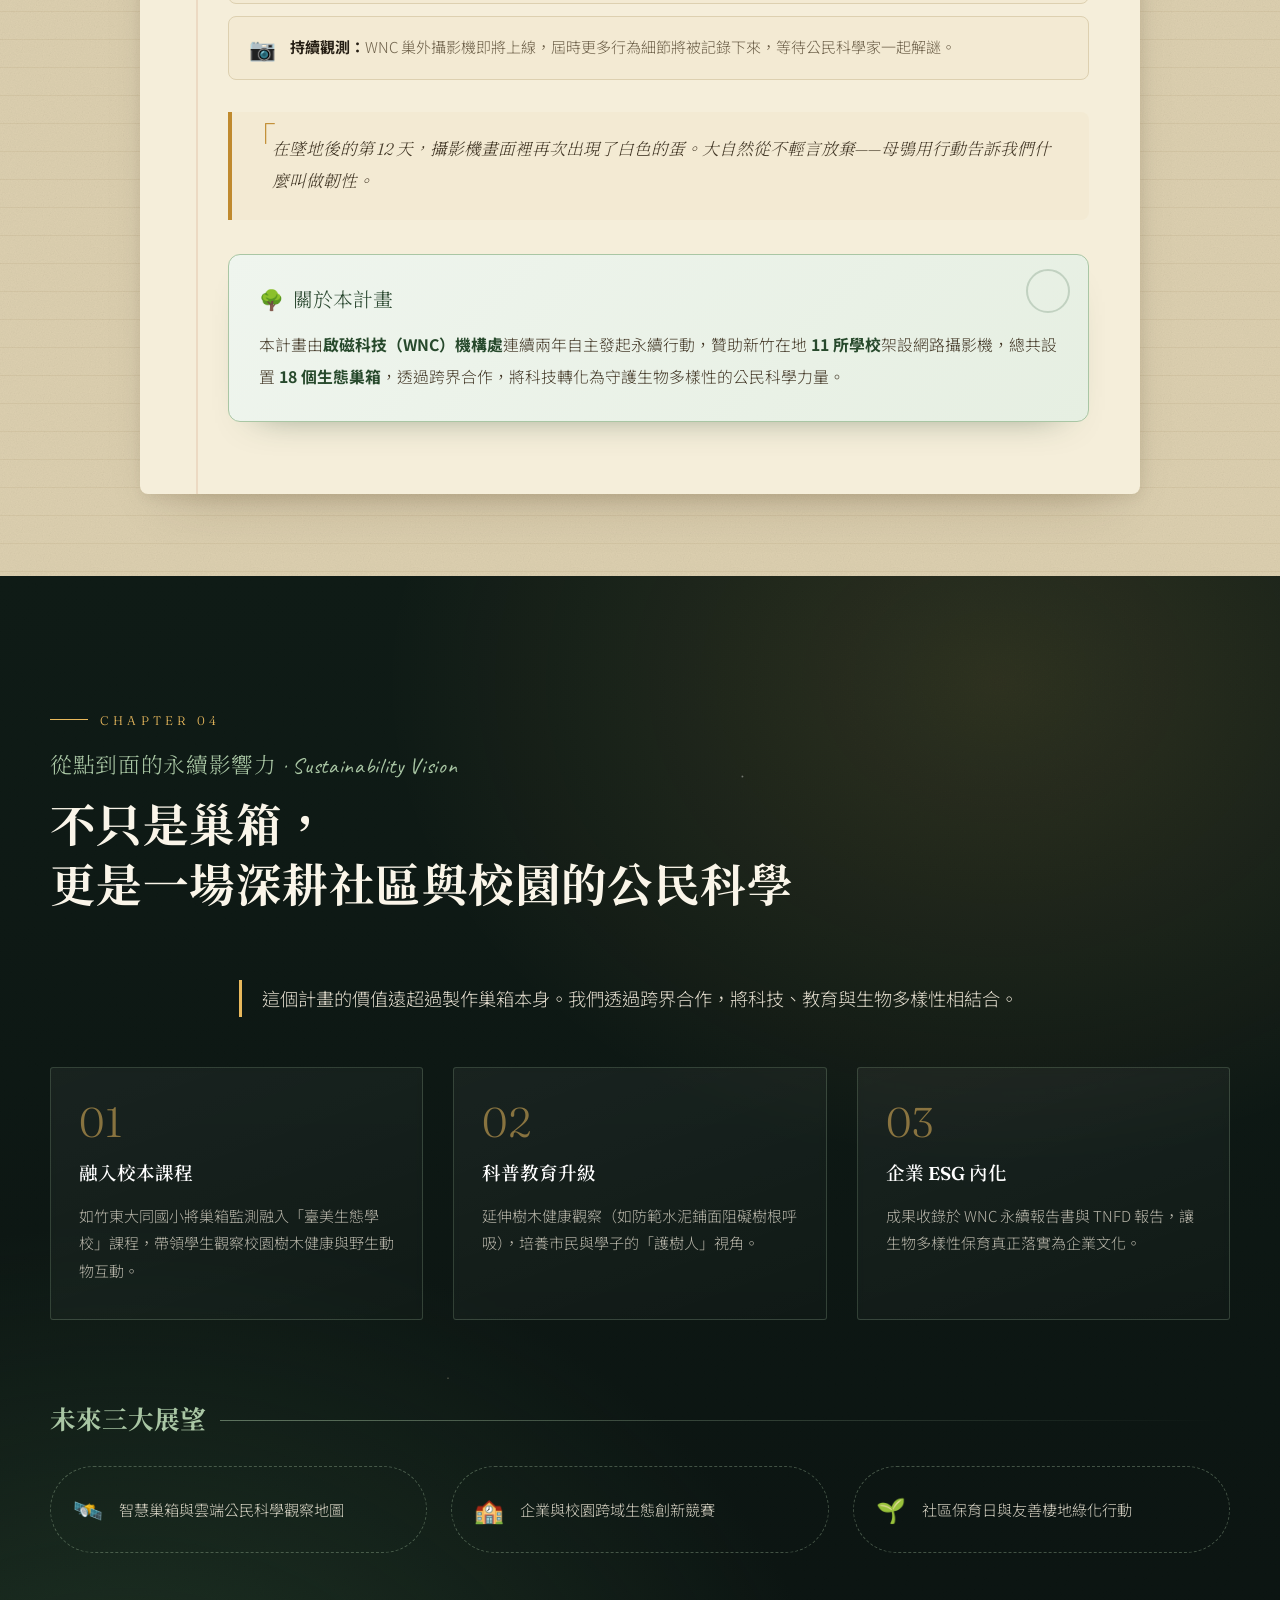
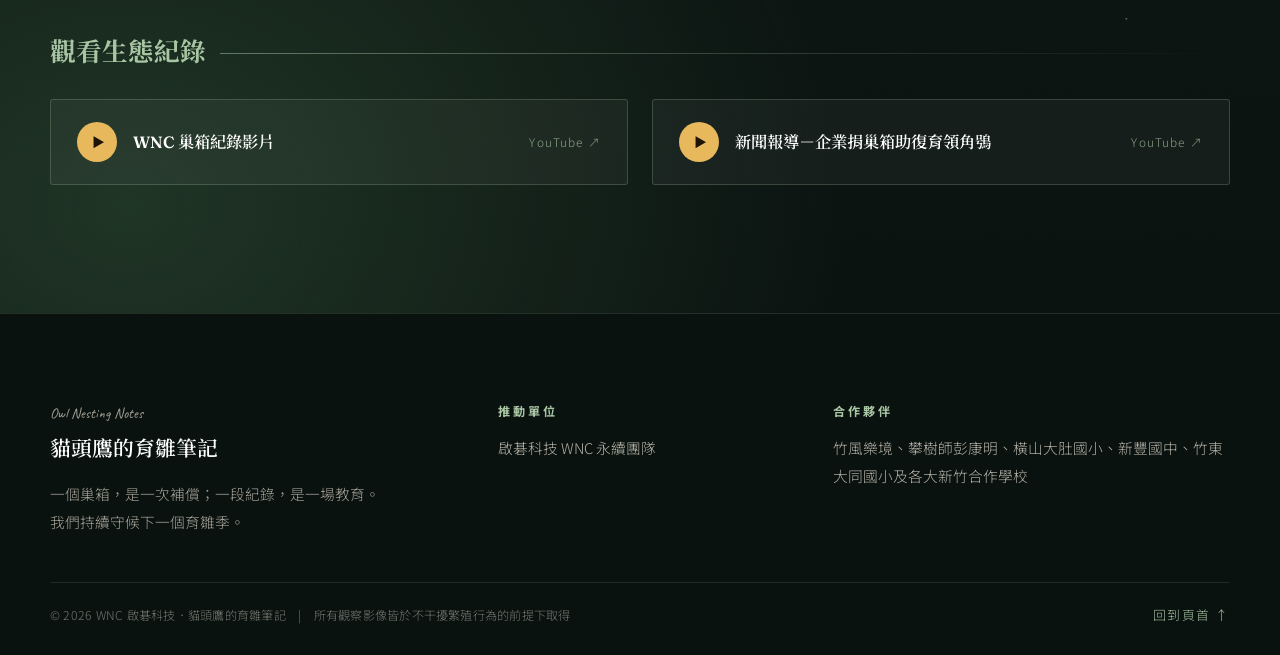
==== commit ab320edd: "Update index.html" ====
--- a/index.html
+++ b/index.html
@@ -3,7 +3,7 @@
 <head>
 <meta charset="UTF-8">
 <meta name="viewport" content="width=device-width, initial-scale=1.0">
-<title>貓頭鷹的育雛筆記 · Owl Nesting Notes｜WNC 跨界永續生態計畫</title>
+<title>貓頭鷹的育雛筆記 · Owl Nesting Notes｜WNC跨界永續生態計畫</title>
 <meta name="description" content="連續兩年透過鏡頭見證領角鴞成功繁殖：橫山大肚國小與新豐國中的育雛故事，以及 WNC 從巢箱到公民科學的永續影響力。">
 <link rel="preconnect" href="https://fonts.googleapis.com">
 <link rel="preconnect" href="https://fonts.gstatic.com" crossorigin>
@@ -411,7 +411,7 @@
       <article class="impact reveal">
         <span class="im-num">03</span>
         <h3 data-i18n="ch4.i3t">企業 ESG 內化</h3>
-        <p data-i18n="ch4.i3d">成果收錄於 WNC 永續報告書與 TNFD 報告，讓生物多樣性保育真正落實為企業文化。</p>
+        <p data-i18n="ch4.i3d">成果收錄於 WNC 永續報告書，讓生物多樣性保育真正落實為企業文化。</p>
       </article>
     </div>
 
@@ -454,7 +454,7 @@
     </div>
     <div class="foot-col">
       <h5 data-i18n="foot.orgT">推動單位</h5>
-      <p data-i18n="foot.orgV">啟碁科技 WNC 永續團隊</p>
+      <p data-i18n="foot.orgV">WNC MID團隊</p>
     </div>
     <div class="foot-col">
       <h5 data-i18n="foot.parT">合作夥伴</h5>
@@ -462,7 +462,7 @@
     </div>
   </div>
   <div class="wrap foot-bottom">
-    <small data-i18n="foot.copy">© 2026 WNC 啟碁科技．貓頭鷹的育雛筆記　|　所有觀察影像皆於不干擾繁殖行為的前提下取得</small>
+    <small data-i18n="foot.copy">© 2026 WNC．貓頭鷹的育雛筆記　|　所有觀察影像皆於不干擾繁殖行為的前提下取得</small>
     <a href="#top" class="to-top" data-i18n="foot.top">回到頁首 ↑</a>
   </div>
 </footer>
--- a/css/style.css
+++ b/css/style.css
@@ -438,6 +438,17 @@
 .task p{font-size:.94rem;line-height:1.85;color:var(--ink-3)}
 .task p strong{color:var(--ink)}
 
+/* ══════════ 關於本計畫 ══════════ */
+.about-box{position:relative;margin:34px 0 4px;padding:28px 30px;border-radius:12px;
+  background:linear-gradient(135deg,#eff5ee,#e6efe2);border:1.5px solid var(--moss-pale);
+  box-shadow:0 18px 38px -30px rgba(40,70,45,.7)}
+.about-box::after{content:'';position:absolute;top:14px;right:18px;width:44px;height:44px;
+  border:2px solid rgba(95,130,100,.28);border-radius:50%;pointer-events:none}
+.ab-label{display:flex;align-items:center;gap:9px;font-family:var(--f-hand);
+  font-size:1.24rem;color:var(--forest);margin-bottom:10px}
+.ab-text{font-size:.99rem;line-height:2;color:var(--ink-2)}
+.ab-text strong{font-weight:700;color:#27492c}
+
 /* ══════════ 紙頁上的影片按鈕 ══════════ */
 .btn-film{display:inline-flex;align-items:center;gap:12px;margin-top:30px;
   padding:13px 24px;border-radius:24px;background:var(--forest);color:var(--paper-1);
